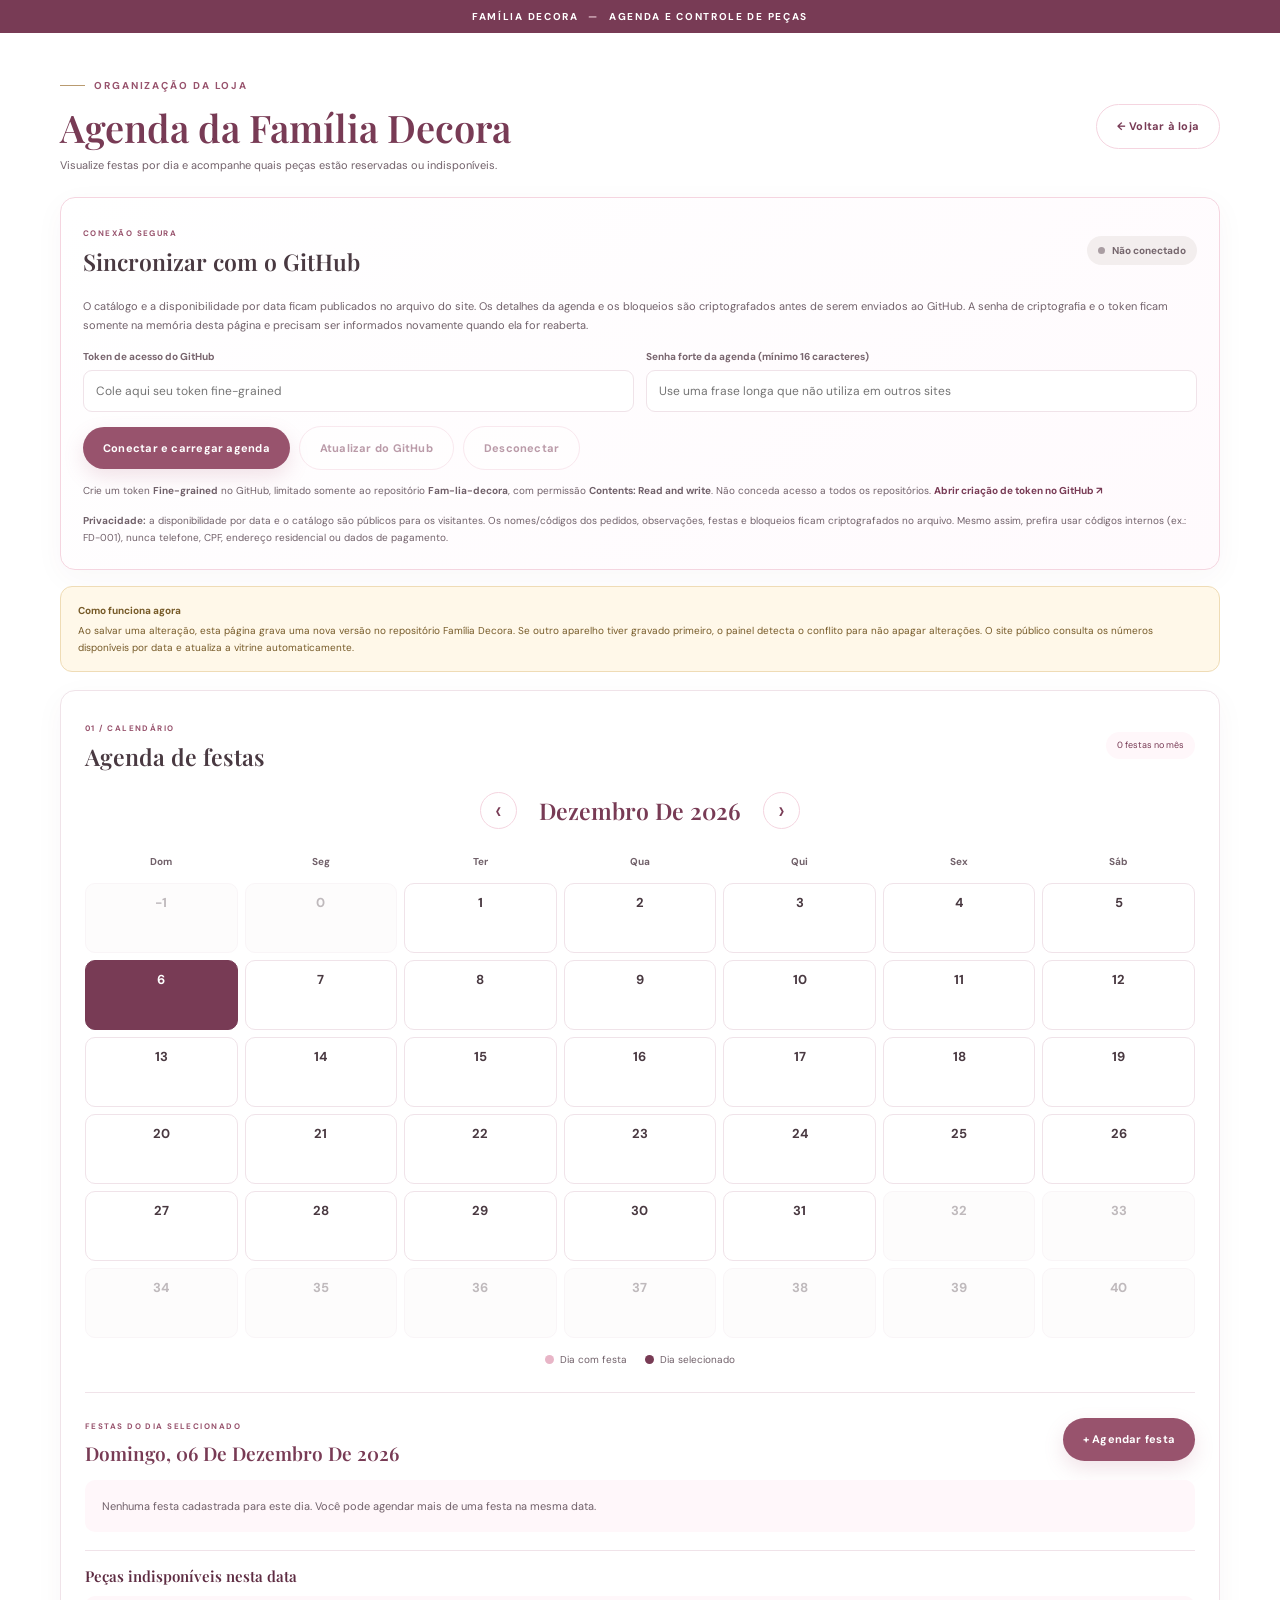
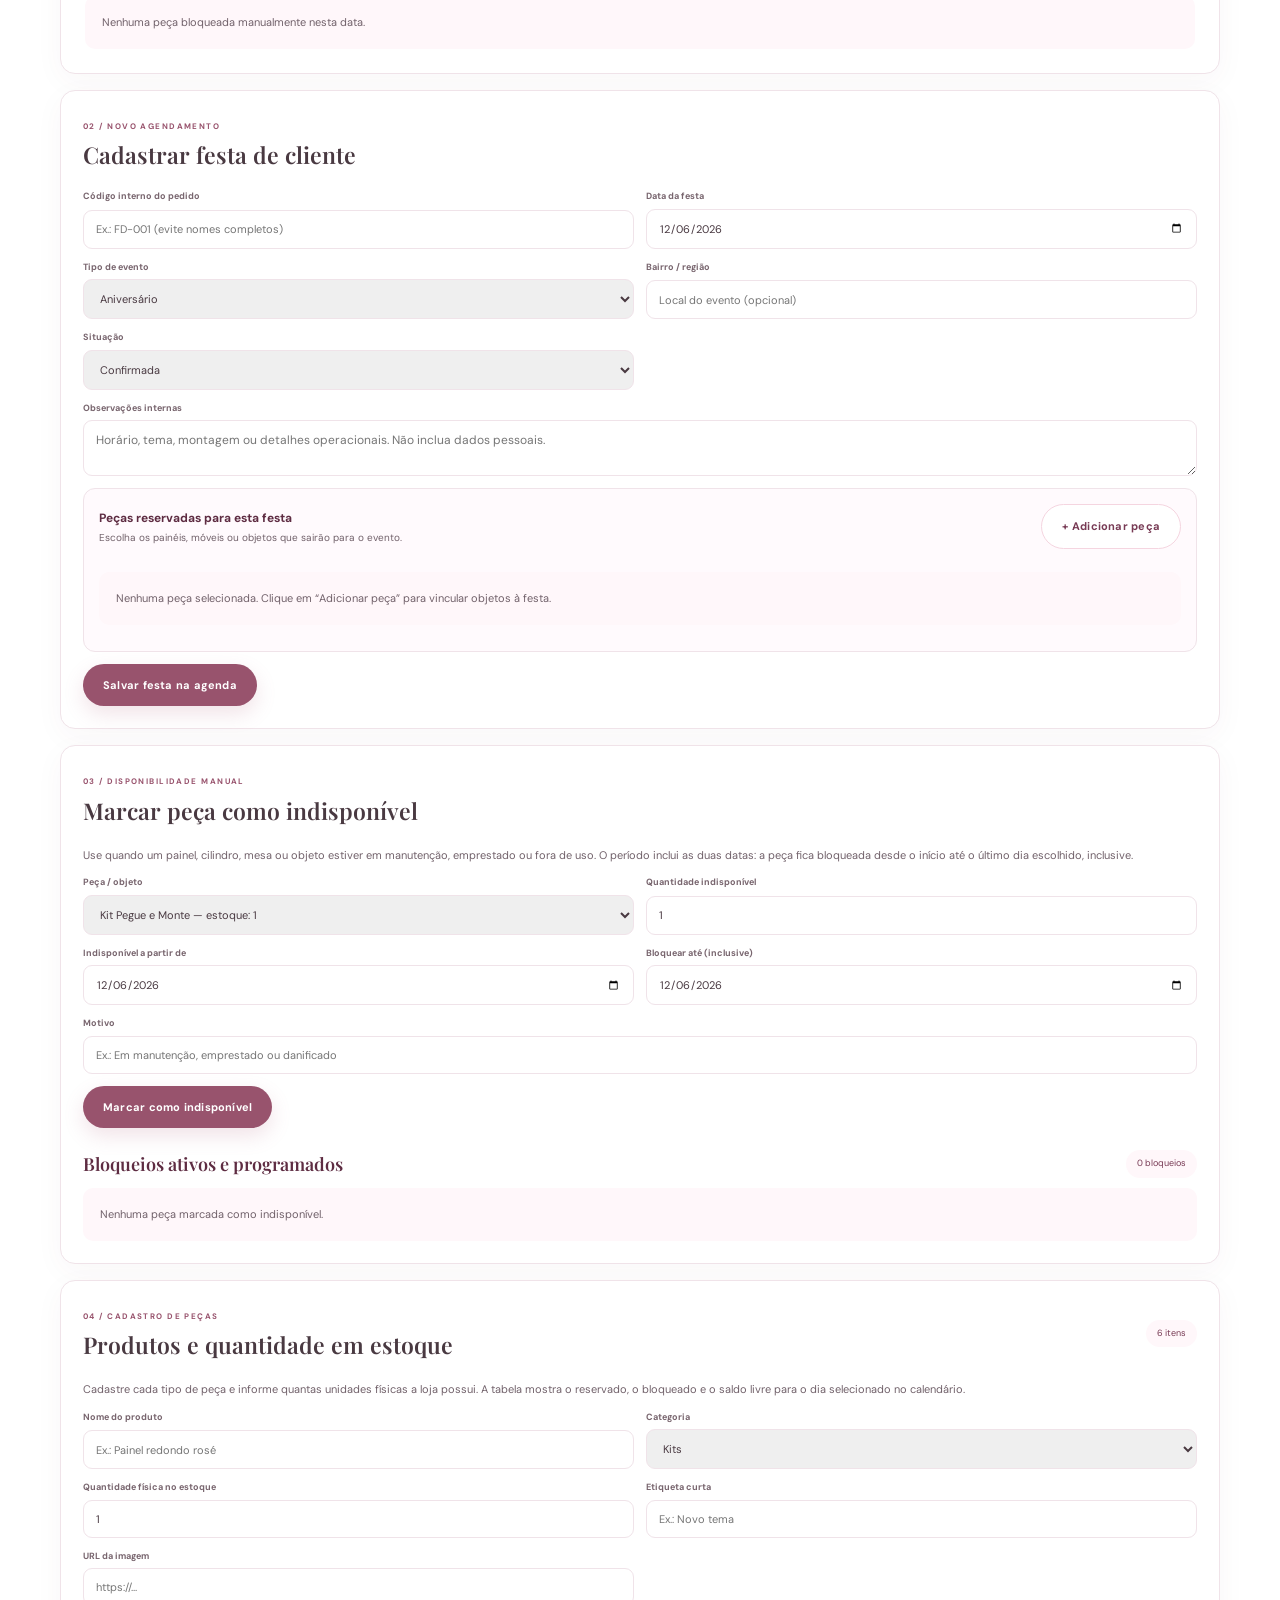
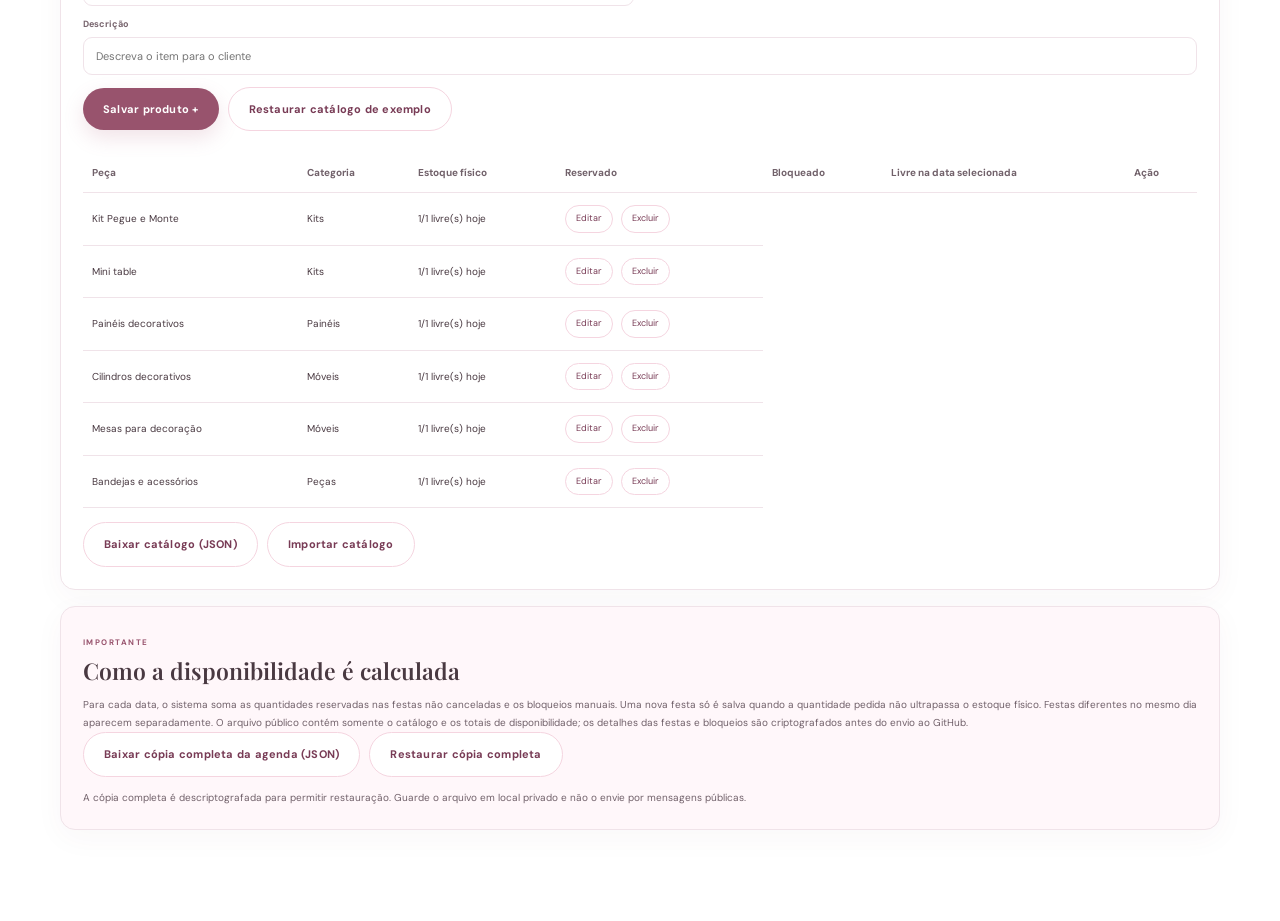
==== gestao.html @ ea7c77d9 "Deixar claro o período dos bloqueios e detalhar saldo do estoque" ====
<!doctype html>
<html lang="pt-BR">
<head>
<meta charset="utf-8"><meta name="viewport" content="width=device-width,initial-scale=1">
<meta name="robots" content="noindex,nofollow">
<title>Área da equipe | Família Decora</title>
<link rel="preconnect" href="https://fonts.googleapis.com"><link rel="preconnect" href="https://fonts.gstatic.com" crossorigin>
<link href="https://fonts.googleapis.com/css2?family=DM+Sans:wght@400;500;600;700&family=Playfair+Display:wght@500;600;700&display=swap" rel="stylesheet">
<link rel="stylesheet" href="style.css"><link rel="stylesheet" href="gestao.css">
</head>
<body>
<div class="announcement">FAMÍLIA DECORA <span>—</span> AGENDA E CONTROLE DE PEÇAS</div>
<main class="container management">
  <div class="management-header"><div><div class="eyebrow"><span></span> Organização da loja</div><h1>Agenda da Família Decora</h1><p>Visualize festas por dia e acompanhe quais peças estão reservadas ou indisponíveis.</p></div><a class="button button-soft" href="index.html">← Voltar à loja</a></div>
  <section class="management-card github-connection" aria-labelledby="githubConnectionTitle">
    <div class="card-heading"><div><span class="card-kicker">Conexão segura</span><h2 id="githubConnectionTitle">Sincronizar com o GitHub</h2></div><span class="github-status" id="githubStatus" role="status" aria-live="polite">Não conectado</span></div>
    <p class="management-help">O catálogo e a disponibilidade por data ficam publicados no arquivo do site. Os detalhes da agenda e os bloqueios são criptografados antes de serem enviados ao GitHub. A senha de criptografia e o token ficam somente na memória desta página e precisam ser informados novamente quando ela for reaberta.</p>
    <div class="github-credentials">
      <label>Token de acesso do GitHub<input id="githubToken" type="password" autocomplete="off" spellcheck="false" placeholder="Cole aqui seu token fine-grained"></label>
      <label>Senha forte da agenda (mínimo 16 caracteres)<input id="agendaPassphrase" type="password" autocomplete="new-password" minlength="16" placeholder="Use uma frase longa que não utiliza em outros sites"></label>
    </div>
    <div class="form-actions github-actions">
      <button class="button button-primary" id="connectGithub" type="button">Conectar e carregar agenda</button>
      <button class="button button-soft" id="refreshGithub" type="button" disabled>Atualizar do GitHub</button>
      <button class="button button-soft" id="disconnectGithub" type="button" disabled>Desconectar</button>
    </div>
    <p class="github-security-note">Crie um token <strong>Fine-grained</strong> no GitHub, limitado somente ao repositório <strong>Fam-lia-decora</strong>, com permissão <strong>Contents: Read and write</strong>. Não conceda acesso a todos os repositórios. <a href="https://github.com/settings/personal-access-tokens/new" target="_blank" rel="noopener noreferrer">Abrir criação de token no GitHub ↗</a></p>
    <p class="github-security-note"><strong>Privacidade:</strong> a disponibilidade por data e o catálogo são públicos para os visitantes. Os nomes/códigos dos pedidos, observações, festas e bloqueios ficam criptografados no arquivo. Mesmo assim, prefira usar códigos internos (ex.: FD-001), nunca telefone, CPF, endereço residencial ou dados de pagamento.</p>
  </section>
  <div class="local-warning"><strong>Como funciona agora</strong> Ao salvar uma alteração, esta página grava uma nova versão no repositório Família Decora. Se outro aparelho tiver gravado primeiro, o painel detecta o conflito para não apagar alterações. O site público consulta os números disponíveis por data e atualiza a vitrine automaticamente.</div>

  <section class="management-card agenda-card">
    <div class="card-heading"><div><span class="card-kicker">01 / Calendário</span><h2>Agenda de festas</h2></div><span class="count-pill" id="monthEventTotal">0 festas no mês</span></div>
    <div class="calendar-toolbar">
      <button class="calendar-nav" id="previousMonth" type="button" aria-label="Mês anterior">‹</button>
      <h3 id="calendarTitle" aria-live="polite"></h3>
      <button class="calendar-nav" id="nextMonth" type="button" aria-label="Próximo mês">›</button>
    </div>
    <div class="calendar-weekdays" aria-hidden="true"><span>Dom</span><span>Seg</span><span>Ter</span><span>Qua</span><span>Qui</span><span>Sex</span><span>Sáb</span></div>
    <div class="calendar-grid" id="calendarGrid" aria-label="Calendário mensal"></div>
    <div class="calendar-legend"><span><i class="legend-dot booked"></i> Dia com festa</span><span><i class="legend-dot selected"></i> Dia selecionado</span></div>
    <div class="day-events">
      <div class="day-events-heading"><div><span class="card-kicker">Festas do dia selecionado</span><h3 id="selectedDateTitle">—</h3></div><button class="button button-primary" id="newEventForDate" type="button">+ Agendar festa</button></div>
      <div id="bookingsForDate" class="booking-list" aria-live="polite"></div>
      <div class="day-resource-blocks">
        <h4>Peças indisponíveis nesta data</h4>
        <div id="blockedForDate" class="unavailable-list" aria-live="polite"></div>
      </div>
    </div>
  </section>

  <section class="management-card" id="eventEditorCard">
    <div class="card-heading"><div><span class="card-kicker">02 / Novo agendamento</span><h2 id="eventFormTitle">Cadastrar festa de cliente</h2></div></div>
    <form id="eventForm" class="management-form event-form">
      <label>Código interno do pedido<input name="client" required maxlength="80" placeholder="Ex.: FD-001 (evite nomes completos)"></label>
      <label>Data da festa<input name="date" type="date" required></label>
      <label>Tipo de evento<select name="eventType"><option>Aniversário</option><option>Casamento</option><option>Chá de bebê / revelação</option><option>Batizado</option><option>Confraternização</option><option>Outro</option></select></label>
      <label>Bairro / região<input name="neighborhood" maxlength="80" placeholder="Local do evento (opcional)"></label>
      <label>Situação<select name="status"><option value="confirmada">Confirmada</option><option value="orcamento">Em negociação</option><option value="cancelada">Cancelada</option><option value="concluida">Concluída</option></select></label>
      <label class="wide">Observações internas<textarea name="notes" rows="2" maxlength="400" placeholder="Horário, tema, montagem ou detalhes operacionais. Não inclua dados pessoais."></textarea></label>
      <div class="wide event-items-editor">
        <div class="inline-heading"><div><strong>Peças reservadas para esta festa</strong><small>Escolha os painéis, móveis ou objetos que sairão para o evento.</small></div><button class="button button-soft" id="addEventItem" type="button">+ Adicionar peça</button></div>
        <div id="eventItems" class="event-item-rows"></div>
      </div>
      <div class="wide form-actions"><button class="button button-primary" id="saveEvent" type="submit">Salvar festa na agenda</button><button class="button button-soft" id="cancelEventEdit" type="button" hidden>Cancelar edição</button></div>
    </form>
  </section>

  <section class="management-card">
    <div class="card-heading"><div><span class="card-kicker">03 / Disponibilidade manual</span><h2>Marcar peça como indisponível</h2></div></div>
    <p class="management-help">Use quando um painel, cilindro, mesa ou objeto estiver em manutenção, emprestado ou fora de uso. O período inclui as duas datas: a peça fica bloqueada desde o início até o último dia escolhido, inclusive.</p>
    <form id="unavailableForm" class="management-form unavailable-form">
      <label>Peça / objeto<select name="productId" id="unavailableProduct" required></select></label>
      <label>Quantidade indisponível<input name="quantity" type="number" min="1" max="100" value="1" required></label>
      <label>Indisponível a partir de<input name="startDate" type="date" required></label>
      <label>Bloquear até (inclusive)<input name="endDate" type="date" required></label>
      <label class="wide">Motivo<input name="reason" maxlength="120" required placeholder="Ex.: Em manutenção, emprestado ou danificado"></label>
      <div class="wide form-actions"><button class="button button-primary" type="submit">Marcar como indisponível</button></div>
    </form>
    <div class="subsection-heading"><h3>Bloqueios ativos e programados</h3><span class="count-pill" id="unavailableTotal">0 bloqueios</span></div>
    <div id="unavailableList" class="unavailable-list"></div>
  </section>

  <section class="management-card">
    <div class="card-heading"><div><span class="card-kicker">04 / Cadastro de peças</span><h2>Produtos e quantidade em estoque</h2></div><span class="count-pill" id="productTotal">0 itens</span></div>
    <p class="management-help">Cadastre cada tipo de peça e informe quantas unidades físicas a loja possui. A tabela mostra o reservado, o bloqueado e o saldo livre para o dia selecionado no calendário.</p>
    <form id="productForm" class="management-form">
      <label>Nome do produto<input name="name" required maxlength="80" placeholder="Ex.: Painel redondo rosé"></label>
      <label>Categoria<select name="category"><option>Kits</option><option>Painéis</option><option>Móveis</option><option>Peças</option></select></label>
      <label>Quantidade física no estoque<input name="stock" type="number" min="1" max="100" value="1" required></label>
      <label>Etiqueta curta<input name="tag" maxlength="35" placeholder="Ex.: Novo tema"></label>
      <label>URL da imagem<input name="image" type="url" placeholder="https://..."></label>
      <label class="wide">Descrição<input name="description" maxlength="180" required placeholder="Descreva o item para o cliente"></label>
      <div class="wide form-actions"><button class="button button-primary" id="saveProduct" type="submit">Salvar produto +</button><button class="button button-soft" id="cancelEdit" type="button" hidden>Cancelar edição</button><button class="button button-soft" id="restoreProducts" type="button">Restaurar catálogo de exemplo</button></div>
    </form>
    <div class="table-scroll inventory-table-wrap"><table class="management-table"><thead><tr><th>Peça</th><th>Categoria</th><th>Estoque físico</th><th>Reservado</th><th>Bloqueado</th><th>Livre na data selecionada</th><th>Ação</th></tr></thead><tbody id="productRows"></tbody></table></div>
    <div class="form-actions export-actions"><button class="button button-soft" id="exportCatalog" type="button">Baixar catálogo (JSON)</button><label class="button button-soft file-button">Importar catálogo<input id="importCatalog" type="file" accept="application/json,.json"></label></div>
  </section>

  <section class="management-card backup-card">
    <span class="card-kicker">Importante</span><h2>Como a disponibilidade é calculada</h2>
    <p>Para cada data, o sistema soma as quantidades reservadas nas festas não canceladas e os bloqueios manuais. Uma nova festa só é salva quando a quantidade pedida não ultrapassa o estoque físico. Festas diferentes no mesmo dia aparecem separadamente. O arquivo público contém somente o catálogo e os totais de disponibilidade; os detalhes das festas e bloqueios são criptografados antes do envio ao GitHub.</p>
    <div class="form-actions backup-actions"><button class="button button-soft" id="exportAgenda" type="button">Baixar cópia completa da agenda (JSON)</button><label class="button button-soft file-button">Restaurar cópia completa<input id="importBackup" type="file" accept="application/json,.json"></label></div>
    <p class="github-security-note">A cópia completa é descriptografada para permitir restauração. Guarde o arquivo em local privado e não o envie por mensagens públicas.</p>
  </section>
</main>
<script src="gestao.js"></script>
</body></html>
---- style.css ----
:root{--pink-50:#fff7fa;--pink-100:#fcecf2;--pink-200:#f5d5e0;--pink-300:#e8b5c7;--rose:#b36581;--rose-dark:#87455f;--rose-deep:#633448;--ink:#493941;--muted:#8b7881;--gold:#b99b70;--line:#f0e3e9;--white:#fff;--shadow:0 18px 55px rgba(99,52,72,.11);--serif:"Playfair Display",Georgia,serif;--sans:"DM Sans",Arial,sans-serif}
*{box-sizing:border-box}html{scroll-behavior:smooth;scroll-padding-top:95px}body{margin:0;background:#fff;color:var(--ink);font:15px/1.5 var(--sans)}button,input,select,textarea{font:inherit}button,a{-webkit-tap-highlight-color:transparent}a{color:inherit;text-decoration:none}button{cursor:pointer}img{display:block;max-width:100%}.container{width:min(1160px,calc(100% - 48px));margin-inline:auto}
.announcement{background:var(--rose-dark);color:#fff;text-align:center;padding:9px 12px;font-size:9px;letter-spacing:.17em;font-weight:700}.announcement span{color:#e9c9d5;padding:0 6px}
.header{position:sticky;top:0;z-index:20;background:rgba(255,255,255,.95);backdrop-filter:blur(14px);border-bottom:1px solid var(--line)}.nav{height:78px;display:flex;align-items:center;justify-content:space-between;gap:24px}.brand{display:inline-flex;align-items:center;gap:10px;flex-shrink:0}.brand-symbol{width:43px;height:43px;border-radius:50%;display:grid;place-items:center;background:var(--pink-100);color:var(--rose);font-size:25px}.brand-words{font:600 23px/1 var(--serif);color:var(--rose-dark);white-space:nowrap}.brand-words small{display:block;margin-top:6px;font:600 8px var(--sans);text-transform:uppercase;letter-spacing:.2em;color:var(--muted)}
.nav-links{display:flex;gap:28px;align-items:center;font-size:12px;color:#77666e}.nav-links a:hover,.text-link:hover{color:var(--rose)}.quote-button{border:1px solid var(--pink-200);background:white;color:var(--rose-dark);border-radius:30px;padding:11px 15px;font-size:11px;font-weight:700;white-space:nowrap}.quote-button span{font-size:15px;margin-right:4px}.quote-button b{display:inline-grid;place-items:center;min-width:18px;height:18px;margin-left:5px;padding:0 4px;background:var(--pink-100);border-radius:20px;font-size:9px}
.menu-toggle{display:none;border:1px solid var(--line);border-radius:50%;width:40px;height:40px;background:white;color:var(--rose-dark)}
.hero{position:relative;overflow:hidden;background:linear-gradient(112deg,#fff9fb 0%,#fff2f6 55%,#f8e4eb 100%)}.hero-grid{min-height:560px;padding-block:60px 54px;display:grid;grid-template-columns:1fr .95fr;align-items:center;gap:65px;position:relative;z-index:1}.hero-copy{padding-block:15px}.eyebrow{display:flex;align-items:center;gap:9px;color:var(--rose);font-size:9px;font-weight:700;letter-spacing:.19em;text-transform:uppercase}.eyebrow>span{width:25px;height:1px;background:var(--gold)}.hero h1{font:600 clamp(43px,5vw,66px)/1.08 var(--serif);letter-spacing:-.035em;color:#4d3742;margin:22px 0 20px;max-width:580px}.hero h1 em,.section-heading h2 em{color:var(--rose);font-weight:500}.hero-copy>p{max-width:490px;font-size:14px;line-height:1.9;color:#806e77;margin:0 0 25px}.hero-actions{display:flex;gap:12px;flex-wrap:wrap}.button{display:inline-flex;align-items:center;justify-content:center;gap:10px;border:0;border-radius:40px;padding:13px 20px;font-size:11px;font-weight:700;letter-spacing:.02em;transition:.2s}.button:hover{transform:translateY(-2px)}.button-primary{background:var(--rose);color:white;box-shadow:0 8px 20px rgba(179,101,129,.18)}.button-primary:hover{background:var(--rose-dark)}.button-soft{background:white;border:1px solid var(--pink-200);color:var(--rose-dark)}.button-soft:hover{background:var(--pink-50)}.hero-points{display:flex;flex-wrap:wrap;gap:22px;margin-top:31px;color:#8d7b83;font-size:10px}.hero-points span:first-letter{color:var(--rose)}
.hero-visual{position:relative;height:410px;max-width:500px;width:100%;margin-left:auto}.hero-image-frame{position:absolute;inset:0 8% 0 8%;overflow:hidden;border-radius:190px 190px 20px 20px;box-shadow:var(--shadow);background:var(--pink-200)}.hero-image-frame img{width:100%;height:100%;object-fit:cover}.floating-note{position:absolute;left:0;bottom:24px;background:#fff;border-radius:14px;padding:15px 18px;max-width:190px;box-shadow:var(--shadow)}.floating-note strong{display:block;font:600 18px var(--serif);color:var(--rose-dark)}.floating-note span{display:block;font-size:9px;line-height:1.5;color:var(--muted);margin-top:4px}.round-stamp{position:absolute;right:0;top:23px;width:91px;height:91px;border-radius:50%;background:#fffafd;border:1px solid var(--pink-200);display:grid;align-content:center;text-align:center;color:var(--rose);font:12px var(--serif);transform:rotate(8deg)}.round-stamp i{font-size:16px}.hero-shape{position:absolute;border-radius:50%;border:1px solid rgba(179,101,129,.13)}.shape-one{width:430px;height:430px;right:-240px;top:-230px}.shape-two{width:260px;height:260px;left:-160px;bottom:-190px}.hero-bottom{border-top:1px solid rgba(179,101,129,.14);padding:13px 24px;display:flex;justify-content:space-between;max-width:1160px;margin:auto;color:#987f8a;font-size:9px;letter-spacing:.08em;text-transform:uppercase}.hero-bottom b{color:var(--rose)}
.section{padding-block:82px}.section-heading{text-align:center;max-width:650px;margin:0 auto 35px}.eyebrow.centered{justify-content:center}.section-heading h2,.about-copy h2{font:600 clamp(31px,4vw,44px)/1.16 var(--serif);color:#4e3a43;letter-spacing:-.02em;margin:15px 0 11px}.section-heading>p{font-size:12px;color:var(--muted);line-height:1.8;margin:0}.catalog-controls{display:flex;justify-content:space-between;gap:15px;align-items:center;margin-bottom:14px}.filter-list{display:flex;flex-wrap:wrap;gap:8px}.filter-chip{padding:9px 15px;border:1px solid var(--line);background:white;border-radius:30px;color:#796972;font-size:10px}.filter-chip.active,.filter-chip:hover{background:var(--rose);border-color:var(--rose);color:white}.search-box{display:flex;align-items:center;gap:8px;border:1px solid var(--line);border-radius:30px;padding:0 14px;height:40px;min-width:220px;color:var(--rose)}.search-box span{font-size:20px}.search-box input{width:100%;border:0;outline:0;background:transparent;color:var(--ink);font-size:11px}.illustrative-note{margin:0 0 20px;color:#a18f97;font-size:9px;line-height:1.5}
.product-grid{display:grid;grid-template-columns:repeat(3,minmax(0,1fr));gap:21px}.product-card{border:1px solid var(--line);border-radius:16px;overflow:hidden;background:white;transition:.22s}.product-card:hover{transform:translateY(-4px);box-shadow:var(--shadow)}.product-photo{height:225px;position:relative;overflow:hidden;background:var(--pink-50)}.product-photo img{width:100%;height:100%;object-fit:cover;transition:transform .4s}.product-card:hover .product-photo img{transform:scale(1.04)}.photo-label{position:absolute;left:12px;top:12px;border-radius:25px;background:rgba(255,255,255,.94);padding:6px 10px;color:var(--rose-dark);font-size:8px;font-weight:700;letter-spacing:.08em;text-transform:uppercase}.product-info{padding:18px}.product-category{font-size:8px;color:var(--rose);font-weight:700;text-transform:uppercase;letter-spacing:.17em}.product-info h3{font:600 21px var(--serif);margin:7px 0;color:#51404a}.product-info p{font-size:10px;line-height:1.7;color:var(--muted);min-height:36px;margin:0 0 15px}.product-bottom{display:flex;align-items:center;justify-content:space-between;gap:8px}.price-hint{font-size:10px;color:#8d7b83}.add-button{border:1px solid var(--pink-300);border-radius:30px;color:var(--rose-dark);background:#fff;padding:9px 12px;font-size:9px;font-weight:700}.add-button:hover{background:var(--rose);color:white;border-color:var(--rose)}.no-results{grid-column:1/-1;text-align:center;padding:48px 15px;color:var(--muted);font-size:12px}
.how-section{background:var(--pink-50)}.how-section .section{padding-block:76px}.step-grid{display:grid;grid-template-columns:repeat(3,1fr);gap:20px}.step-card{background:white;border:1px solid var(--line);border-radius:15px;padding:25px 23px;text-align:center}.step-icon{width:41px;height:41px;display:grid;place-items:center;margin:0 auto 14px;border-radius:50%;background:var(--pink-100);color:var(--rose);font:600 16px var(--serif)}.step-card h3{font:600 20px var(--serif);margin:0 0 7px}.step-card p{font-size:10px;color:var(--muted);line-height:1.75;margin:0}
.about-section{display:grid;grid-template-columns:.9fr 1.1fr;gap:65px;align-items:center}.about-photo{height:390px;max-width:470px;width:100%;overflow:hidden;border-radius:190px 190px 18px 18px;background:var(--pink-100)}.about-photo img{width:100%;height:100%;object-fit:cover}.about-copy h2{max-width:530px;margin-bottom:15px}.about-copy>p{font-size:11px;line-height:1.9;color:var(--muted)}.about-highlights{display:grid;gap:13px;margin:21px 0}.about-highlights>div{display:flex;align-items:center;gap:13px}.about-highlights b{width:35px;height:35px;display:grid;place-items:center;border-radius:50%;background:var(--pink-100);color:var(--rose);font-size:16px}.about-highlights strong,.about-highlights small{display:block}.about-highlights strong{font-size:10px;color:var(--rose-dark)}.about-highlights small{font-size:9px;color:var(--muted);margin-top:2px}.text-link{font-size:10px;font-weight:700;color:var(--rose-dark);border-bottom:1px solid var(--pink-300);padding-bottom:4px}
.final-cta{margin-bottom:75px;border-radius:22px;background:var(--rose-dark);color:white;padding:40px 48px;display:flex;justify-content:space-between;align-items:center;gap:25px}.eyebrow.light{color:#f6dfe8}.eyebrow.light>span{background:#e3c398}.final-cta h2{font:600 33px/1.16 var(--serif);max-width:570px;margin:13px 0 8px}.final-cta p{font-size:10px;color:#eed8e1;margin:0}.button-white{background:white;color:var(--rose-dark);white-space:nowrap}.button-white:hover{background:var(--pink-100)}
.footer{background:#fff8fa;border-top:1px solid var(--line);padding:34px 0 18px}.footer-main{display:grid;grid-template-columns:auto 1fr auto;align-items:center;gap:35px}.footer-main>p{font-size:9px;line-height:1.8;color:var(--muted);max-width:330px}.footer-links{display:flex;gap:16px;flex-wrap:wrap;font-size:9px;color:var(--rose-dark)}.footer-bottom{border-top:1px solid var(--line);margin-top:23px;padding-top:13px;display:flex;justify-content:space-between;color:#a18f97;font-size:8px}.footer-bottom b{color:var(--rose)}
.overlay{position:fixed;inset:0;background:rgba(50,30,40,.37);z-index:40;opacity:0;visibility:hidden;transition:.25s}.overlay.open{opacity:1;visibility:visible}.quote-drawer{position:fixed;z-index:41;right:0;top:0;width:min(470px,100%);height:100dvh;background:white;display:flex;flex-direction:column;transform:translateX(102%);transition:.28s;box-shadow:-15px 0 50px rgba(55,30,42,.12)}.quote-drawer.open{transform:translateX(0)}.drawer-header{display:flex;align-items:center;justify-content:space-between;padding:20px 23px;border-bottom:1px solid var(--line)}.drawer-header small{font-size:8px;letter-spacing:.18em;color:var(--rose)}.drawer-header h2{font:600 24px var(--serif);margin:2px 0 0}.icon-button{width:36px;height:36px;border:0;border-radius:50%;background:var(--pink-50);color:var(--rose);font-size:21px}.drawer-body{overflow:auto;flex:1;padding:19px 23px}.quote-lines{display:grid;gap:11px}.quote-line{display:grid;grid-template-columns:58px 1fr auto;gap:10px;align-items:center;border-bottom:1px solid var(--line);padding-bottom:11px}.quote-line img{width:58px;height:58px;object-fit:cover;border-radius:9px}.quote-line strong{display:block;font:600 15px var(--serif)}.quote-line small{display:block;font-size:9px;color:var(--muted)}.quantity{display:flex;align-items:center;gap:7px;margin-top:5px}.quantity button{width:22px;height:22px;border:1px solid var(--line);border-radius:50%;background:#fff;color:var(--rose)}.remove-button{border:0;background:transparent;color:#a67b8b;font-size:16px}.empty-quote{padding:25px 10px;text-align:center;color:var(--muted);font-size:11px;line-height:1.8;background:var(--pink-50);border-radius:12px}.quote-form{display:grid;gap:10px;margin-top:21px}.quote-form h3{font:600 20px var(--serif);margin:0 0 2px}.quote-form label{display:grid;gap:5px;font-size:9px;color:#78656e;font-weight:700}.quote-form input,.quote-form select,.quote-form textarea{width:100%;border:1px solid var(--line);border-radius:9px;padding:11px 12px;background:#fff;color:var(--ink);outline:none;font:11px var(--sans)}.quote-form input:focus,.quote-form select:focus,.quote-form textarea:focus{border-color:var(--pink-300)}.form-row{display:grid;grid-template-columns:1fr 1fr;gap:9px}.drawer-footer{padding:15px 23px 20px;border-top:1px solid var(--line)}.full{width:100%}.drawer-footer p{font-size:8px;line-height:1.6;color:#9a8990;margin:9px 0 0}.toast{position:fixed;bottom:22px;left:50%;transform:translate(-50%,20px);opacity:0;pointer-events:none;z-index:70;background:var(--rose-dark);color:white;padding:11px 17px;border-radius:30px;font-size:10px;box-shadow:var(--shadow);transition:.2s}.toast.show{opacity:1;transform:translate(-50%,0)}
@media(max-width:900px){.nav-links{gap:15px}.hero-grid{gap:25px}.product-grid{grid-template-columns:repeat(2,minmax(0,1fr))}.footer-main{grid-template-columns:1fr 1fr}.footer-links{grid-column:1/-1}.about-section{gap:35px}}
@media(max-width:680px){.container{width:min(100% - 34px,560px)}.announcement{font-size:8px;letter-spacing:.11em}.nav{height:70px;gap:10px}.brand-symbol{width:38px;height:38px}.brand-words{font-size:20px}.menu-toggle{display:block;margin-left:auto}.nav-links{display:none;position:absolute;top:70px;left:0;right:0;background:white;border-bottom:1px solid var(--line);padding:17px 25px 20px;flex-direction:column;align-items:flex-start;gap:17px}.nav-links.open{display:flex}.quote-button{font-size:0;padding:9px 10px}.quote-button span{font-size:16px;margin:0}.quote-button b{font-size:9px}.hero-grid{grid-template-columns:1fr;padding-block:48px 37px;gap:25px}.hero h1{font-size:47px}.hero-copy>p{font-size:12px}.hero-visual{height:305px;max-width:440px;margin-inline:auto}.round-stamp{width:78px;height:78px;font-size:10px}.floating-note{bottom:13px;padding:11px 13px}.floating-note strong{font-size:15px}.hero-bottom{font-size:7px;padding-inline:17px}.section{padding-block:62px}.section-heading h2,.about-copy h2{font-size:34px}.catalog-controls{align-items:stretch;flex-direction:column}.filter-list{flex-wrap:nowrap;overflow-x:auto;padding-bottom:4px}.filter-chip{white-space:nowrap}.search-box{width:100%}.product-grid{grid-template-columns:1fr;gap:15px}.product-photo{height:235px}.step-grid{grid-template-columns:1fr;gap:12px}.step-card{padding:22px}.how-section .section{padding-block:62px}.about-section{grid-template-columns:1fr;gap:28px}.about-photo{height:310px;max-width:390px;margin:auto}.about-copy h2{font-size:34px}.final-cta{margin-bottom:52px;padding:29px 23px;align-items:flex-start;flex-direction:column}.final-cta h2{font-size:28px}.footer-main{grid-template-columns:1fr;gap:10px}.footer-main>p{margin:5px 0}.footer-links{grid-column:auto;gap:13px}.footer-bottom{font-size:7px}.form-row{grid-template-columns:1fr}.drawer-body{padding-inline:17px}.drawer-header,.drawer-footer{padding-inline:17px}}
@media(prefers-reduced-motion:reduce){*,*::before,*::after{scroll-behavior:auto!important;transition:none!important;animation:none!important}}


/* Ajustes de acessibilidade e leitura */
:root{--rose:#98536d;--rose-dark:#783b55;--rose-deep:#5e2c42;--muted:#71616a}
:focus-visible{outline:3px solid #c68ba1;outline-offset:3px}
button:disabled{cursor:not-allowed;transform:none;box-shadow:none}
.skip-link{position:fixed;left:12px;top:12px;z-index:1000;padding:10px 14px;border-radius:8px;background:#fff;color:var(--rose-dark);border:2px solid var(--rose-dark);transform:translateY(-160%);font-size:13px;font-weight:700}
.skip-link:focus{transform:translateY(0)}
.announcement{font-size:10px}
.nav-links{font-size:13px}
.quote-button{font-size:12px}
.eyebrow{font-size:10px}
.hero-copy>p{font-size:15px}
.hero-points{font-size:11px}
.section-heading>p{font-size:13px}
.filter-chip{font-size:12px}
.search-box input{font-size:12px}
.illustrative-note{font-size:11px;color:#76666f}
.product-category{font-size:10px}
.product-info p{font-size:12px;min-height:42px}
.price-hint{font-size:11px}
.add-button{font-size:11px;padding:10px 13px}
.step-card p{font-size:12px}
.about-copy>p{font-size:13px}
.about-highlights strong{font-size:12px}
.about-highlights small{font-size:11px}
.text-link{font-size:12px}
.final-cta p{font-size:12px}
.footer-main>p,.footer-links{font-size:11px}
.footer-bottom{font-size:10px}
.quote-form label{font-size:11px}
.quote-form input,.quote-form select,.quote-form textarea{font-size:13px;min-height:42px}
.drawer-footer p{font-size:10px}
.photo-label{font-size:9px}
@media(max-width:680px){
  .hero-copy>p{font-size:14px}
  .footer-bottom{font-size:9px}
  .product-info p{font-size:12px}
}

/* Logomarca oficial enviada pela Família Decora */
.brand-logo{
  width:78px;height:78px;flex:0 0 78px;display:block;object-fit:contain;
  border-radius:50%;background:#fcecf2;border:1px solid #f5d5e0;
  box-shadow:0 4px 16px rgba(99,52,72,.07);
}
.brand-words{font-size:20px;letter-spacing:-.02em}
.brand-words small{letter-spacing:.16em}
.footer .brand-logo{width:72px;height:72px;flex-basis:72px}
@media(max-width:680px){
  .nav{height:78px}
  .nav-links{top:78px}
  .brand{gap:7px}
  .brand-logo{width:62px;height:62px;flex-basis:62px}
  .brand-words{font-size:16px}
  .brand-words small{font-size:7px;letter-spacing:.1em}
  .footer .brand-logo{width:66px;height:66px;flex-basis:66px}
}


/* Refinamento visual: FAQ, hierarquia e interações */
.faq-section{background:linear-gradient(180deg,#fff9fb 0%,#fff 100%);border-top:1px solid var(--line)}
.faq-list{max-width:820px;margin:0 auto;display:grid;gap:11px}
.faq-item{background:#fff;border:1px solid var(--line);border-radius:14px;padding:0 20px;box-shadow:0 5px 20px rgba(99,52,72,.035)}
.faq-item[open]{border-color:var(--pink-300);box-shadow:0 10px 28px rgba(99,52,72,.07)}
.faq-item summary{position:relative;list-style:none;cursor:pointer;padding:19px 34px 19px 0;color:var(--rose-deep);font:600 17px/1.4 var(--serif)}
.faq-item summary::-webkit-details-marker{display:none}
.faq-item summary::after{content:"+";position:absolute;right:2px;top:50%;transform:translateY(-50%);width:25px;height:25px;display:grid;place-items:center;border-radius:50%;background:var(--pink-100);color:var(--rose-dark);font:500 18px var(--sans)}
.faq-item[open] summary::after{content:"−"}
.faq-item p{margin:0;padding:0 34px 19px 0;color:var(--muted);font-size:13px;line-height:1.8}
.faq-contact{display:flex;justify-content:center;align-items:center;gap:8px;flex-wrap:wrap;margin-top:27px;color:var(--muted);font-size:12px}
.faq-open-quote{border:0;background:transparent;cursor:pointer}
.product-card{box-shadow:0 4px 18px rgba(99,52,72,.035)}
.product-photo img{background:var(--pink-100)}
.add-button{min-height:40px}
.button:focus-visible,.filter-chip:focus-visible,.add-button:focus-visible,.faq-item summary:focus-visible{outline:3px solid #c68ba1;outline-offset:3px}
@media(max-width:680px){
  .faq-item{padding-inline:15px}
  .faq-item summary{font-size:16px;padding-block:17px}
  .faq-item p{font-size:12px;padding-right:5px}
  .faq-contact{align-items:flex-start;flex-direction:column;text-align:center}
}

/* Transparência no envio de dados do orçamento */
.quote-form .privacy-consent{display:flex;grid-template-columns:auto 1fr;align-items:flex-start;gap:9px;margin-top:5px;font-weight:500;line-height:1.55;color:#66535d}
.quote-form .privacy-consent input{width:17px;min-width:17px;min-height:17px;height:17px;margin:1px 0 0;accent-color:var(--rose)}
.quote-form .privacy-note{margin:-3px 0 0 26px;color:#887780;font-size:10px;line-height:1.6}

/* Disponibilidade sincronizada com a agenda */
.add-button:disabled{opacity:.55;cursor:not-allowed;transform:none}
.quote-availability{grid-column:2/-1;display:block;color:var(--muted);font-size:10px;line-height:1.5;padding-top:2px}
.quantity button:disabled{opacity:.35;cursor:not-allowed}
---- gestao.css ----
.management{padding-block:45px 75px}.management-header{display:flex;justify-content:space-between;align-items:center;gap:20px;margin-bottom:22px}.management-header h1{font:600 38px var(--serif);color:var(--rose-dark);margin:9px 0 3px}.management-header p,.management-help{font-size:11px;color:var(--muted);margin:0;line-height:1.7}.local-warning{padding:15px 17px;border:1px solid #efdcb6;background:#fff8e9;color:#765a28;border-radius:12px;font-size:10px;line-height:1.7;margin-bottom:18px}.local-warning strong{display:block;margin-bottom:3px}.management-card{background:#fff;border:1px solid var(--line);border-radius:15px;padding:22px;margin:16px 0;box-shadow:0 8px 30px rgba(99,52,72,.04)}.card-heading{display:flex;justify-content:space-between;align-items:center;margin-bottom:16px}.card-kicker{font-size:8px;letter-spacing:.18em;font-weight:700;color:var(--rose);text-transform:uppercase}.management-card h2{font:600 23px var(--serif);margin:4px 0;color:var(--ink)}.management-form{display:grid;grid-template-columns:1fr 1fr;gap:12px}.management-form label,.block-form label{display:grid;gap:5px;font-size:9px;font-weight:700;color:#78656e}.management-form input,.management-form select,.block-form input{width:100%;border:1px solid var(--line);border-radius:9px;padding:11px 12px;font:11px var(--sans);outline:none;color:var(--ink)}.management-form input:focus,.management-form select:focus,.block-form input:focus{border-color:var(--pink-300)}.wide{grid-column:1/-1}.form-actions{display:flex;gap:9px;flex-wrap:wrap;align-items:center}.count-pill{border-radius:20px;background:var(--pink-50);color:var(--rose-dark);padding:7px 11px;font-size:9px}.table-scroll{overflow:auto}.management-table{width:100%;border-collapse:collapse;font-size:10px;min-width:470px}.management-table th,.management-table td{text-align:left;border-bottom:1px solid var(--line);padding:12px 9px}.management-table th{color:var(--muted);font-weight:700}.management-table td button{border:1px solid var(--pink-200);border-radius:20px;background:#fff;color:var(--rose-dark);padding:6px 10px;font-size:9px}.block-form{display:grid;grid-template-columns:160px 1fr auto;gap:10px;align-items:end;margin:15px 0}.management-help{margin-bottom:12px}.export-actions{margin-top:14px}.file-button{position:relative;overflow:hidden;cursor:pointer}.file-button input{position:absolute;inset:0;opacity:0;cursor:pointer}.backup-card{background:var(--pink-50)}.backup-card p{font-size:10px;line-height:1.8;color:var(--muted);margin-bottom:0}@media(max-width:650px){.management{padding-top:30px}.management-header{align-items:flex-start;flex-direction:column}.management-header h1{font-size:32px}.management-card{padding:16px}.management-form{grid-template-columns:1fr}.wide{grid-column:auto}.block-form{grid-template-columns:1fr}.form-actions{align-items:stretch}.form-actions .button{width:100%}}
[hidden]{display:none!important}
.row-actions{white-space:nowrap}
.row-actions button+button{margin-left:5px}
.management-table td{vertical-align:middle}
.management-form input:focus-visible,.management-form select:focus-visible,.block-form input:focus-visible{outline:3px solid #c68ba1;outline-offset:2px}
@media(max-width:650px){.management-table{min-width:520px}}


/* Agenda de festas e disponibilidade individual do acervo */
.agenda-card{padding:24px}
.calendar-toolbar{display:flex;align-items:center;justify-content:center;gap:22px;margin:8px 0 18px}
.calendar-toolbar h3{min-width:190px;text-align:center;text-transform:capitalize;font:600 23px var(--serif);color:var(--rose-dark);margin:0}
.calendar-nav{width:37px;height:37px;border:1px solid var(--pink-200);border-radius:50%;background:#fff;color:var(--rose-dark);font-size:25px;line-height:1}
.calendar-weekdays,.calendar-grid{display:grid;grid-template-columns:repeat(7,minmax(0,1fr));gap:7px}
.calendar-weekdays{margin-bottom:7px}
.calendar-weekdays span{text-align:center;color:var(--muted);font-size:10px;font-weight:700;padding:7px 0}
.calendar-day{min-width:0;min-height:70px;padding:9px 5px 6px;border:1px solid var(--line);border-radius:10px;background:#fff;color:var(--ink);display:flex;flex-direction:column;align-items:center;justify-content:flex-start;gap:5px}
.calendar-day:hover{border-color:var(--pink-300);background:var(--pink-50)}
.calendar-day-number{font-size:13px;font-weight:700}
.calendar-day-count{min-width:19px;height:19px;padding:0 5px;display:grid;place-items:center;border-radius:20px;background:var(--pink-100);color:var(--rose-dark);font-size:10px;font-weight:700}
.calendar-day-empty{height:19px}
.calendar-day.outside-month{opacity:.35;background:#faf8f9}
.calendar-day.has-events{border-color:var(--pink-300)}
.calendar-day.selected{background:var(--rose-dark);border-color:var(--rose-dark);color:#fff}
.calendar-day.selected .calendar-day-count{background:#fff;color:var(--rose-dark)}
.calendar-day.today:not(.selected) .calendar-day-number{color:var(--rose)}
.calendar-legend{display:flex;gap:18px;justify-content:center;margin:14px 0 25px;color:var(--muted);font-size:10px}
.calendar-legend span{display:flex;align-items:center;gap:6px}
.legend-dot{width:9px;height:9px;border-radius:50%;display:inline-block;background:var(--pink-300)}
.legend-dot.selected{background:var(--rose-dark)}
.day-events{border-top:1px solid var(--line);padding-top:20px}
.day-events-heading,.inline-heading,.subsection-heading{display:flex;align-items:center;justify-content:space-between;gap:12px}
.day-events-heading h3{font:600 19px var(--serif);text-transform:capitalize;margin:4px 0 0;color:var(--rose-dark)}
.booking-list{display:grid;gap:10px;margin-top:14px}
.empty-bookings{padding:17px;border-radius:10px;background:var(--pink-50);color:var(--muted);font-size:11px;line-height:1.7}
.booking-card{display:flex;justify-content:space-between;align-items:center;gap:12px;padding:14px 15px;border:1px solid var(--line);border-radius:12px;background:#fff}
.booking-card-main{min-width:0}
.booking-card-title{display:flex;align-items:center;gap:9px;flex-wrap:wrap}
.booking-card-title strong{font:600 16px var(--serif);color:var(--rose-deep)}
.booking-card p{margin:4px 0;font-size:11px;color:var(--muted)}
.booking-card small{display:block;color:#78666f;font-size:10px;line-height:1.6}
.booking-notes{margin-top:3px}
.status-pill{display:inline-block;padding:4px 8px;border-radius:20px;font-size:9px;font-weight:700;background:var(--pink-100);color:var(--rose-dark)}
.status-cancelada{background:#f2eeee;color:#786c70}
.status-concluida{background:#e9f2eb;color:#477454}
.status-orcamento{background:#fff2d9;color:#866522}
.booking-actions{display:flex;gap:6px;flex-shrink:0}
.booking-actions button,.danger-action{border:1px solid var(--pink-200);border-radius:20px;background:#fff;color:var(--rose-dark);padding:7px 10px;font-size:10px;font-weight:700}
.booking-actions .danger-action,.danger-action{border-color:#ecd8d8;color:#985858}
.event-items-editor{padding:15px;border:1px solid var(--line);border-radius:12px;background:#fffafd}
.inline-heading strong{display:block;font-size:12px;color:var(--rose-deep)}
.inline-heading small{display:block;margin-top:3px;color:var(--muted);font-size:10px}
.event-item-rows{display:grid;gap:9px;margin-top:12px}
.event-item-row{display:grid;grid-template-columns:minmax(0,1fr) 90px 36px;align-items:end;gap:9px;padding-top:9px;border-top:1px solid var(--line)}
.event-item-row label{display:grid;gap:5px;color:#78656e;font-size:10px;font-weight:700}
.event-item-row select,.event-item-row input{width:100%;min-width:0;min-height:40px;border:1px solid var(--line);border-radius:8px;padding:8px 9px;background:#fff;color:var(--ink);font:12px var(--sans)}
.remove-item-button{width:34px;height:38px;border:1px solid #ecd8d8;border-radius:9px;background:#fff;color:#985858;font-size:20px}
.subsection-heading{margin:22px 0 10px}
.subsection-heading h3{font:600 18px var(--serif);margin:0;color:var(--rose-deep)}
.unavailable-list{display:grid;gap:9px}
.unavailable-card{display:flex;justify-content:space-between;align-items:center;gap:12px;padding:12px 14px;border:1px solid var(--line);border-radius:10px}
.unavailable-card strong,.unavailable-card small{display:block}
.unavailable-card strong{font-size:12px;color:var(--rose-deep)}
.unavailable-card small{margin-top:4px;color:var(--muted);font-size:10px;line-height:1.5}
.inventory-table-wrap{margin-top:22px}
.management-form textarea{width:100%;border:1px solid var(--line);border-radius:9px;padding:11px 12px;font:12px var(--sans);color:var(--ink);resize:vertical}
.management-form textarea:focus-visible,.event-item-row select:focus-visible,.event-item-row input:focus-visible{outline:3px solid #c68ba1;outline-offset:2px}
@media(max-width:680px){
  .agenda-card{padding:15px}
  .calendar-toolbar{gap:12px}
  .calendar-toolbar h3{min-width:160px;font-size:20px}
  .calendar-weekdays,.calendar-grid{gap:3px}
  .calendar-weekdays span{font-size:9px}
  .calendar-day{min-height:54px;padding:6px 1px 4px;border-radius:7px;gap:4px}
  .calendar-day-number{font-size:11px}
  .calendar-day-count{min-width:16px;height:16px;font-size:9px;padding:0 3px}
  .calendar-day-empty{height:16px}
  .calendar-legend{font-size:9px;gap:12px}
  .day-events-heading{align-items:flex-start;flex-direction:column}
  .day-events-heading .button{width:100%}
  .booking-card{align-items:flex-start;flex-direction:column}
  .booking-actions{width:100%}
  .booking-actions button{flex:1}
  .event-item-row{grid-template-columns:minmax(0,1fr) 68px 34px;gap:6px}
  .event-item-row label{font-size:9px}
  .event-item-row select,.event-item-row input{font-size:10px;padding:7px 5px}
  .inline-heading{align-items:flex-start;flex-direction:column}
  .inline-heading .button{width:100%}
  .unavailable-card{align-items:flex-start;flex-direction:column}
  .unavailable-card button{width:100%}
  .subsection-heading{align-items:flex-start;flex-direction:column}
}

.calendar-day-blocks{font-size:9px;color:#956b54;font-weight:700;line-height:1.1}
.calendar-day.has-blocks:not(.selected){background:#fffaf6}
.day-resource-blocks{border-top:1px solid var(--line);padding-top:15px;margin-top:18px}
.day-resource-blocks h4{font:600 15px var(--serif);color:var(--rose-deep);margin:0 0 10px}
.calendar-day.selected .calendar-day-blocks{color:#fff2d9}


/* Conexão GitHub e proteção da agenda */
.github-connection{border-color:var(--pink-200);background:linear-gradient(145deg,#fff 0%,#fffafd 100%)}
.github-status{display:inline-flex;align-items:center;gap:7px;border-radius:30px;padding:7px 11px;background:#f3eeee;color:#75666d;font-size:10px;font-weight:700}
.github-status::before{content:"";width:7px;height:7px;border-radius:50%;background:#a99da2}
.github-status.is-connected{background:#eaf4ed;color:#376c48}
.github-status.is-connected::before{background:#438b5b}
.github-status.is-saving{background:#fff3dc;color:#88621f}
.github-status.is-saving::before{background:#c18b28}
.github-credentials{display:grid;grid-template-columns:1fr 1fr;gap:12px;margin:14px 0}
.github-credentials label{display:grid;gap:6px;font-size:10px;font-weight:700;color:#78656e}
.github-credentials input{width:100%;min-width:0;border:1px solid var(--line);border-radius:9px;padding:12px;font:12px var(--sans);color:var(--ink);background:#fff}
.github-credentials input:focus-visible{outline:3px solid #c68ba1;outline-offset:2px;border-color:var(--pink-300)}
.github-security-note{font-size:10px;color:var(--muted);line-height:1.75;margin:12px 0 0}
.github-security-note a{color:var(--rose-dark);font-weight:700;text-underline-offset:3px}
.github-actions{margin:4px 0 8px}
.github-actions .button:disabled{opacity:.5;cursor:not-allowed}
@media(max-width:650px){.github-credentials{grid-template-columns:1fr}.github-actions .button{width:100%}}
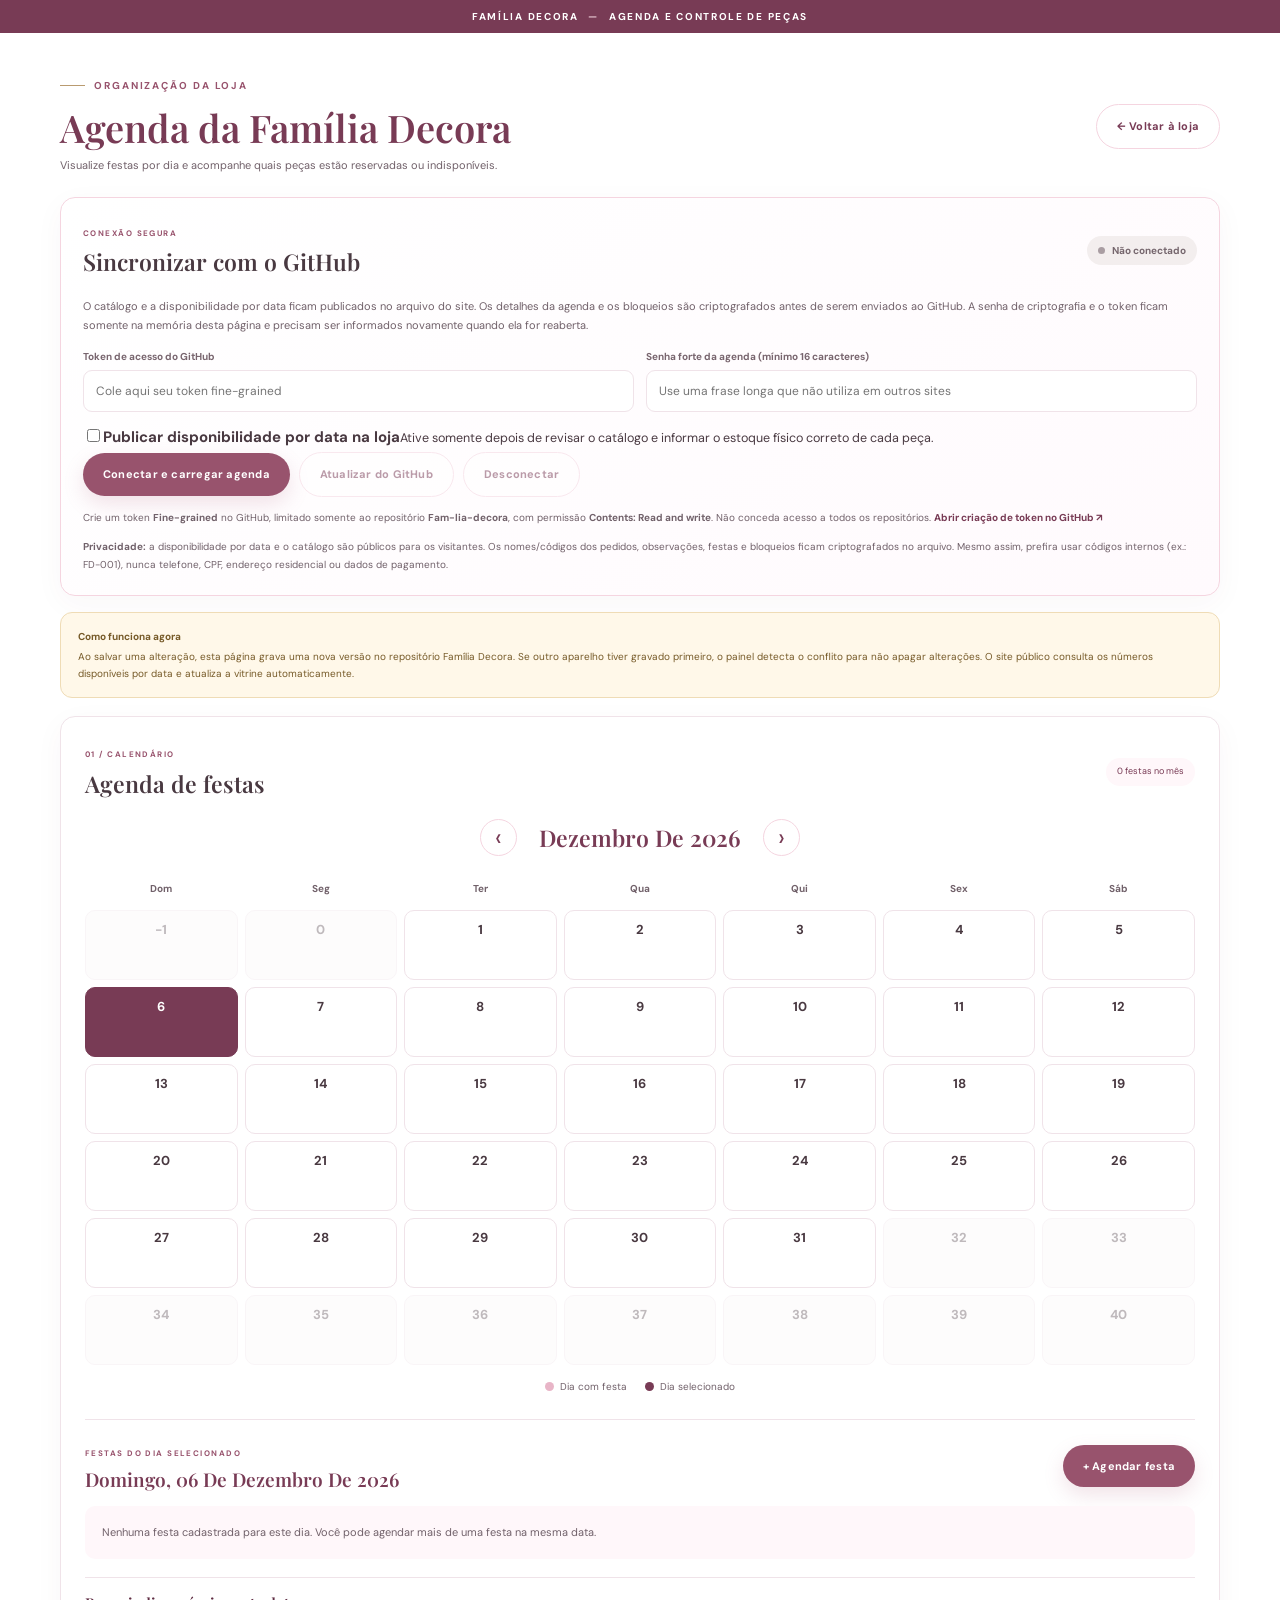
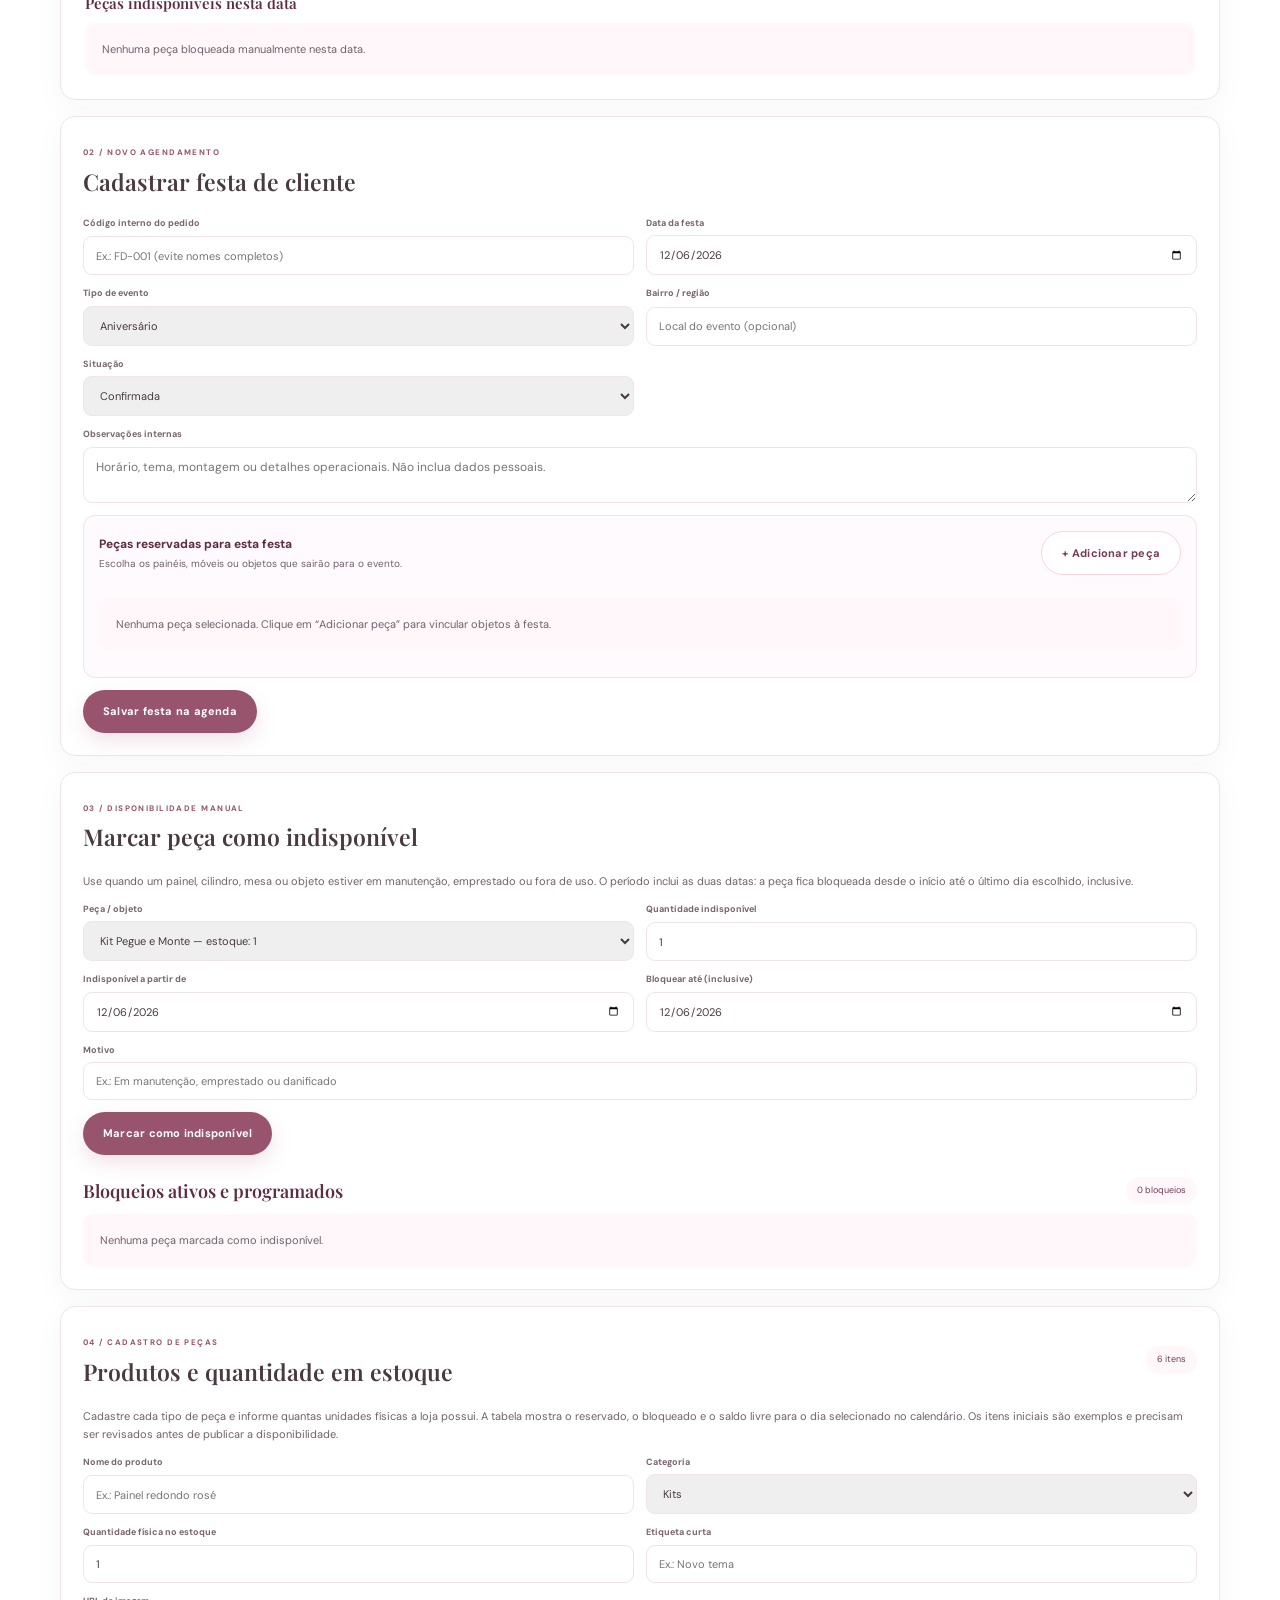
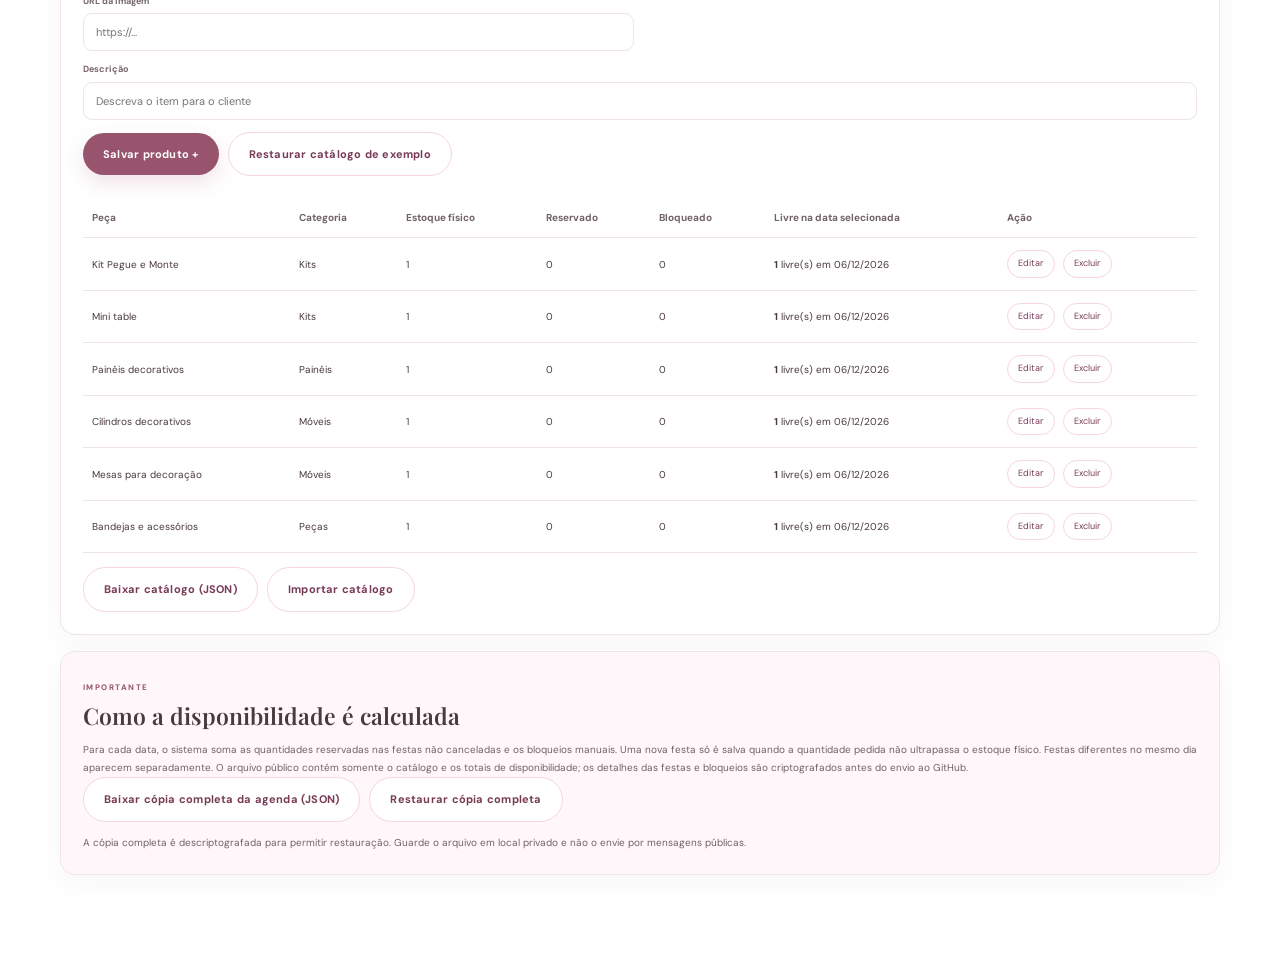
==== commit 3e295935: "Adicionar controle explícito de publicação da disponibilidade" ====
--- a/gestao.html
+++ b/gestao.html
@@ -19,6 +19,7 @@
       <label>Token de acesso do GitHub<input id="githubToken" type="password" autocomplete="off" spellcheck="false" placeholder="Cole aqui seu token fine-grained"></label>
       <label>Senha forte da agenda (mínimo 16 caracteres)<input id="agendaPassphrase" type="password" autocomplete="new-password" minlength="16" placeholder="Use uma frase longa que não utiliza em outros sites"></label>
     </div>
+    <label class="publish-availability-control"><input id="publishAvailability" type="checkbox"><span><strong>Publicar disponibilidade por data na loja</strong><small>Ative somente depois de revisar o catálogo e informar o estoque físico correto de cada peça.</small></span></label>
     <div class="form-actions github-actions">
       <button class="button button-primary" id="connectGithub" type="button">Conectar e carregar agenda</button>
       <button class="button button-soft" id="refreshGithub" type="button" disabled>Atualizar do GitHub</button>
@@ -83,7 +84,7 @@
 
   <section class="management-card">
     <div class="card-heading"><div><span class="card-kicker">04 / Cadastro de peças</span><h2>Produtos e quantidade em estoque</h2></div><span class="count-pill" id="productTotal">0 itens</span></div>
-    <p class="management-help">Cadastre cada tipo de peça e informe quantas unidades físicas a loja possui. A tabela mostra o reservado, o bloqueado e o saldo livre para o dia selecionado no calendário.</p>
+    <p class="management-help">Cadastre cada tipo de peça e informe quantas unidades físicas a loja possui. A tabela mostra o reservado, o bloqueado e o saldo livre para o dia selecionado no calendário. Os itens iniciais são exemplos e precisam ser revisados antes de publicar a disponibilidade.</p>
     <form id="productForm" class="management-form">
       <label>Nome do produto<input name="name" required maxlength="80" placeholder="Ex.: Painel redondo rosé"></label>
       <label>Categoria<select name="category"><option>Kits</option><option>Painéis</option><option>Móveis</option><option>Peças</option></select></label>
--- a/gestao.css
+++ b/gestao.css
@@ -4,7 +4,7 @@
 .row-actions button+button{margin-left:5px}
 .management-table td{vertical-align:middle}
 .management-form input:focus-visible,.management-form select:focus-visible,.block-form input:focus-visible{outline:3px solid #c68ba1;outline-offset:2px}
-@media(max-width:650px){.management-table{min-width:520px}}
+@media(max-width:650px){.management-table{min-width:780px}}
 
 
 /* Agenda de festas e disponibilidade individual do acervo */
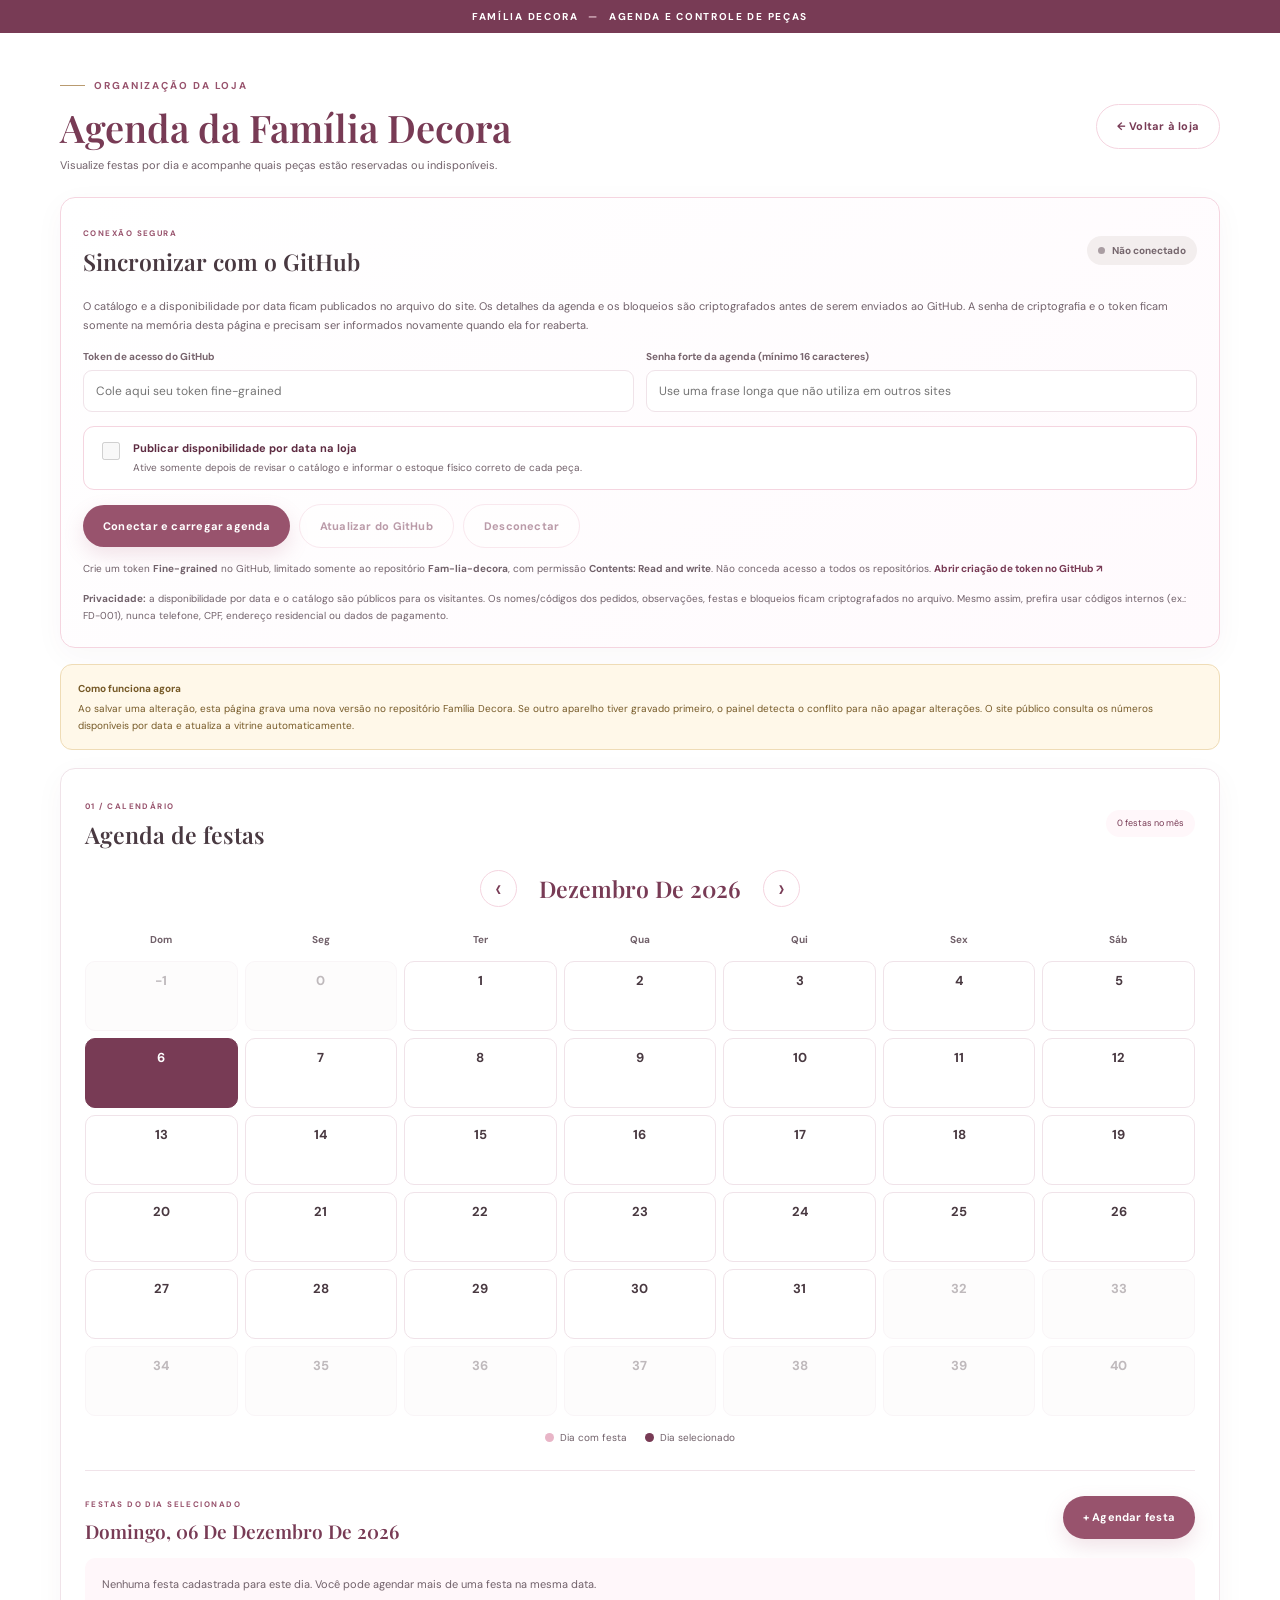
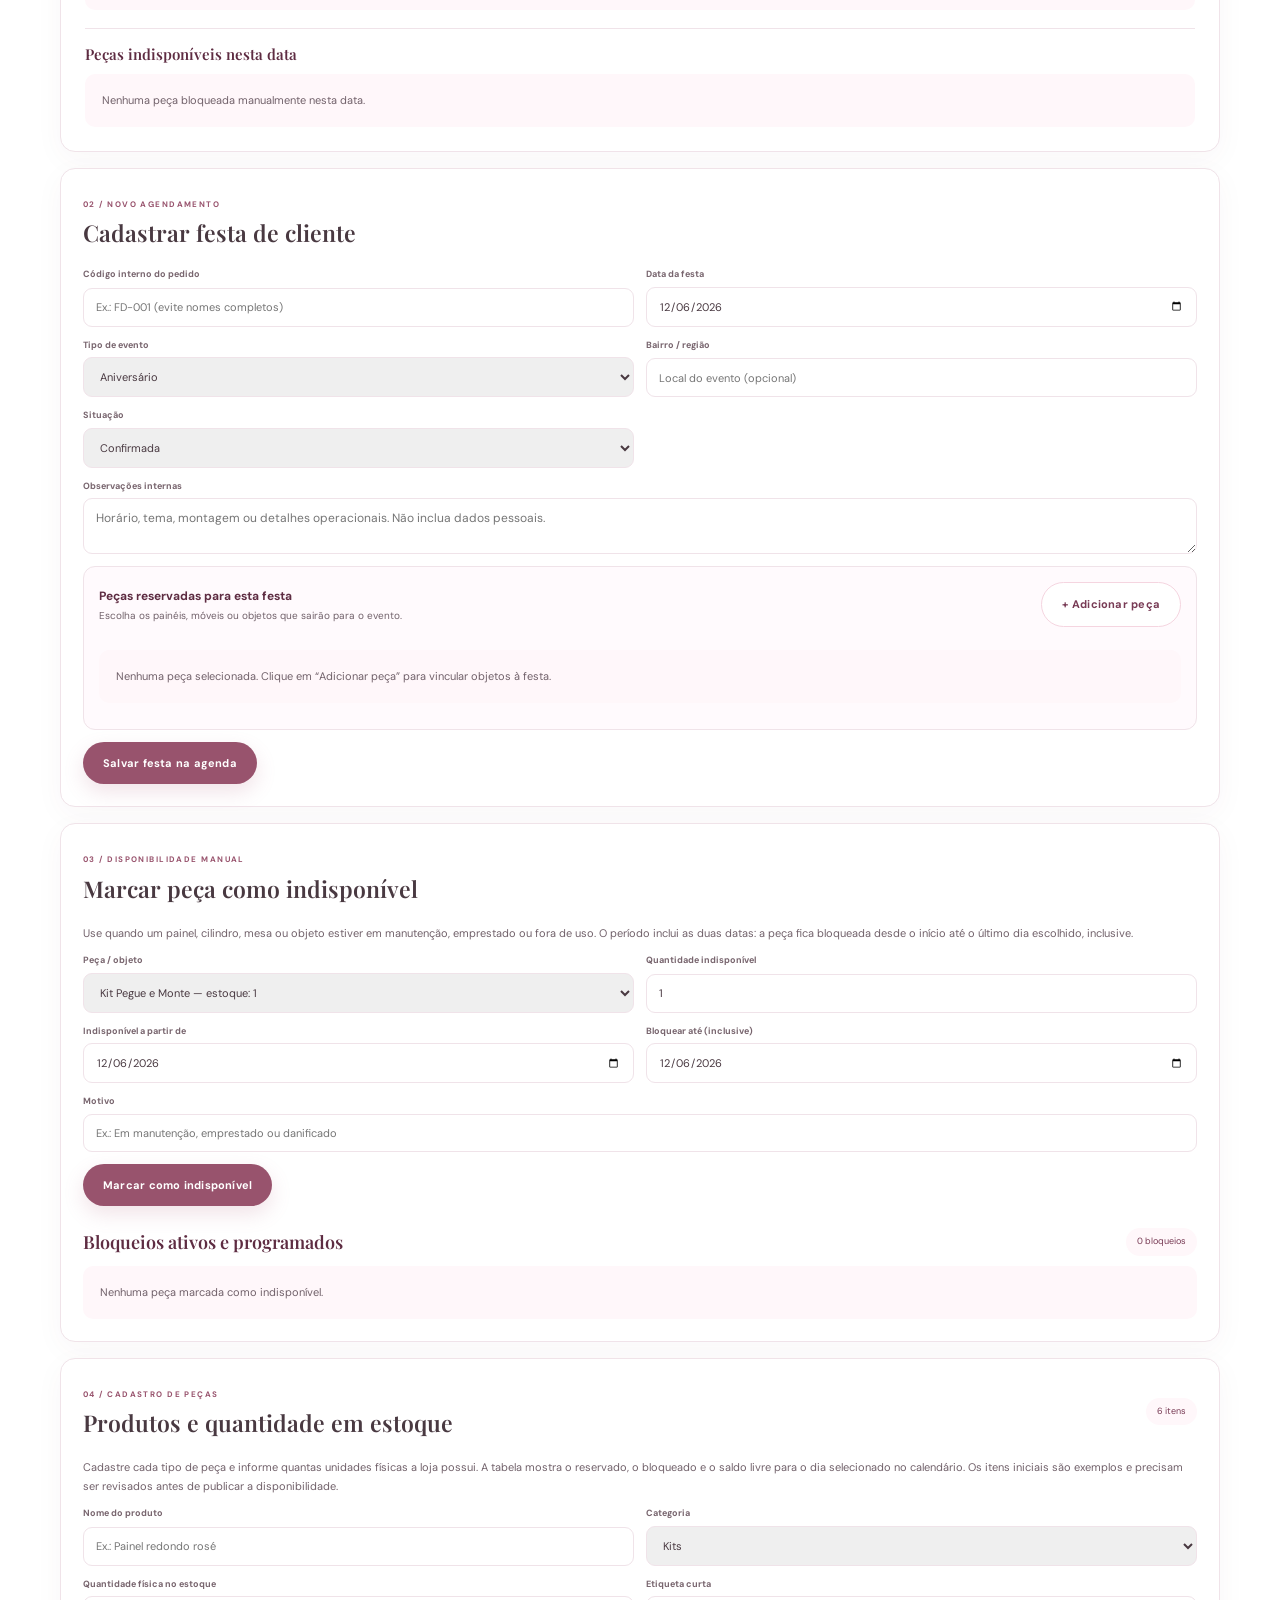
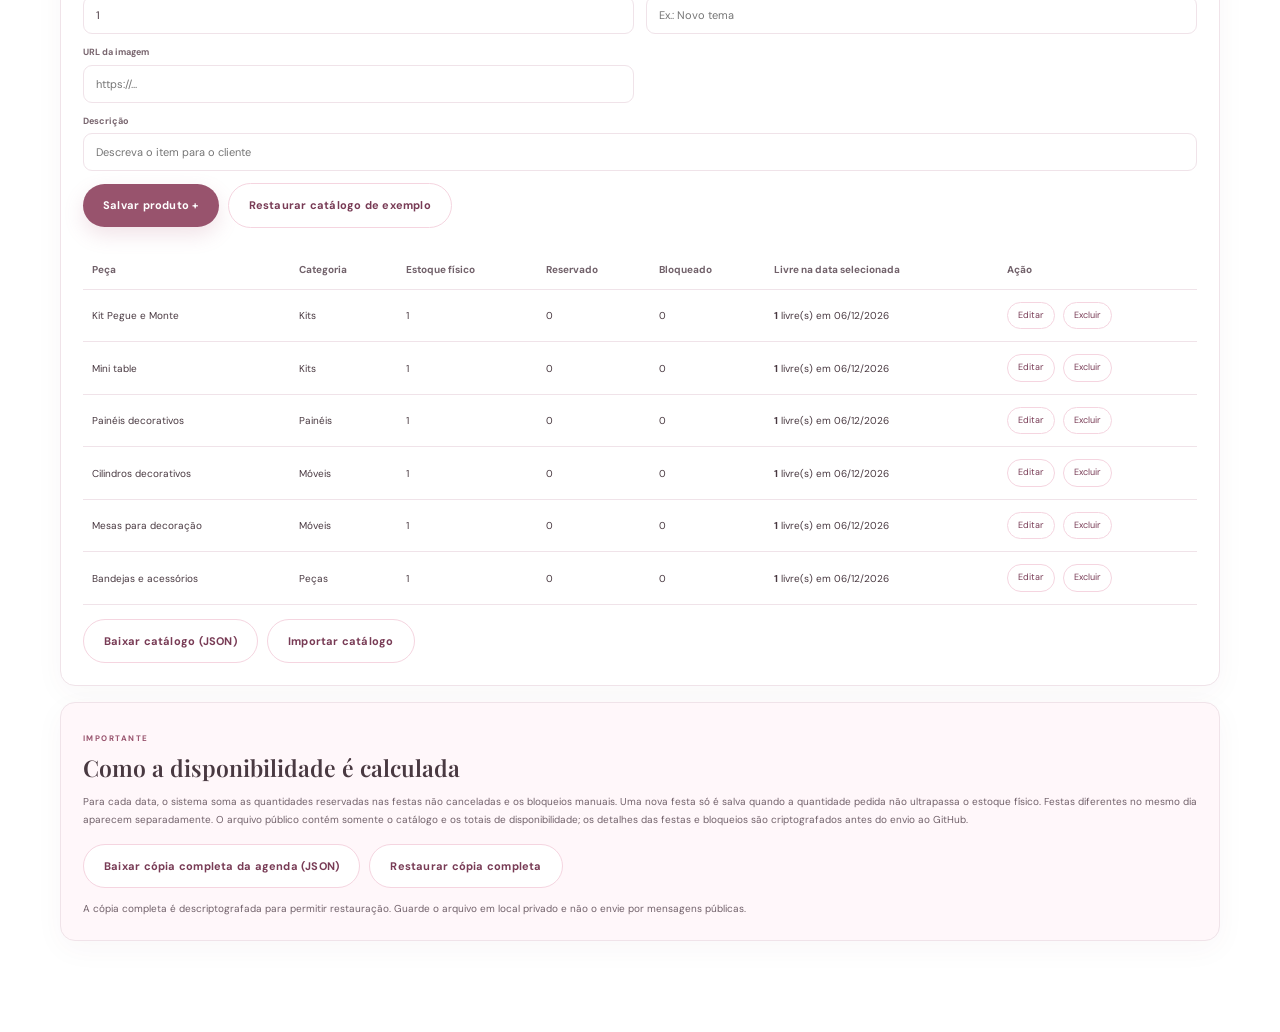
==== commit f1812d02: "Bloquear publicação de disponibilidade antes de conectar" ====
--- a/gestao.html
+++ b/gestao.html
@@ -19,7 +19,7 @@
       <label>Token de acesso do GitHub<input id="githubToken" type="password" autocomplete="off" spellcheck="false" placeholder="Cole aqui seu token fine-grained"></label>
       <label>Senha forte da agenda (mínimo 16 caracteres)<input id="agendaPassphrase" type="password" autocomplete="new-password" minlength="16" placeholder="Use uma frase longa que não utiliza em outros sites"></label>
     </div>
-    <label class="publish-availability-control"><input id="publishAvailability" type="checkbox"><span><strong>Publicar disponibilidade por data na loja</strong><small>Ative somente depois de revisar o catálogo e informar o estoque físico correto de cada peça.</small></span></label>
+    <label class="publish-availability-control"><input id="publishAvailability" type="checkbox" disabled><span><strong>Publicar disponibilidade por data na loja</strong><small>Ative somente depois de revisar o catálogo e informar o estoque físico correto de cada peça.</small></span></label>
     <div class="form-actions github-actions">
       <button class="button button-primary" id="connectGithub" type="button">Conectar e carregar agenda</button>
       <button class="button button-soft" id="refreshGithub" type="button" disabled>Atualizar do GitHub</button>
--- a/gestao.css
+++ b/gestao.css
@@ -116,3 +116,10 @@
 .github-actions{margin:4px 0 8px}
 .github-actions .button:disabled{opacity:.5;cursor:not-allowed}
 @media(max-width:650px){.github-credentials{grid-template-columns:1fr}.github-actions .button{width:100%}}
+
+.publish-availability-control{display:flex;align-items:flex-start;gap:10px;margin:14px 0;padding:13px 14px;border:1px solid var(--pink-200);border-radius:11px;background:#fff}
+.publish-availability-control input{width:18px;height:18px;accent-color:var(--rose);flex:0 0 auto;margin-top:2px}
+.publish-availability-control span{display:grid;gap:4px}
+.publish-availability-control strong{font-size:11px;color:var(--rose-deep)}
+.publish-availability-control small{font-size:10px;color:var(--muted);line-height:1.55}
+.backup-actions{margin-top:15px}
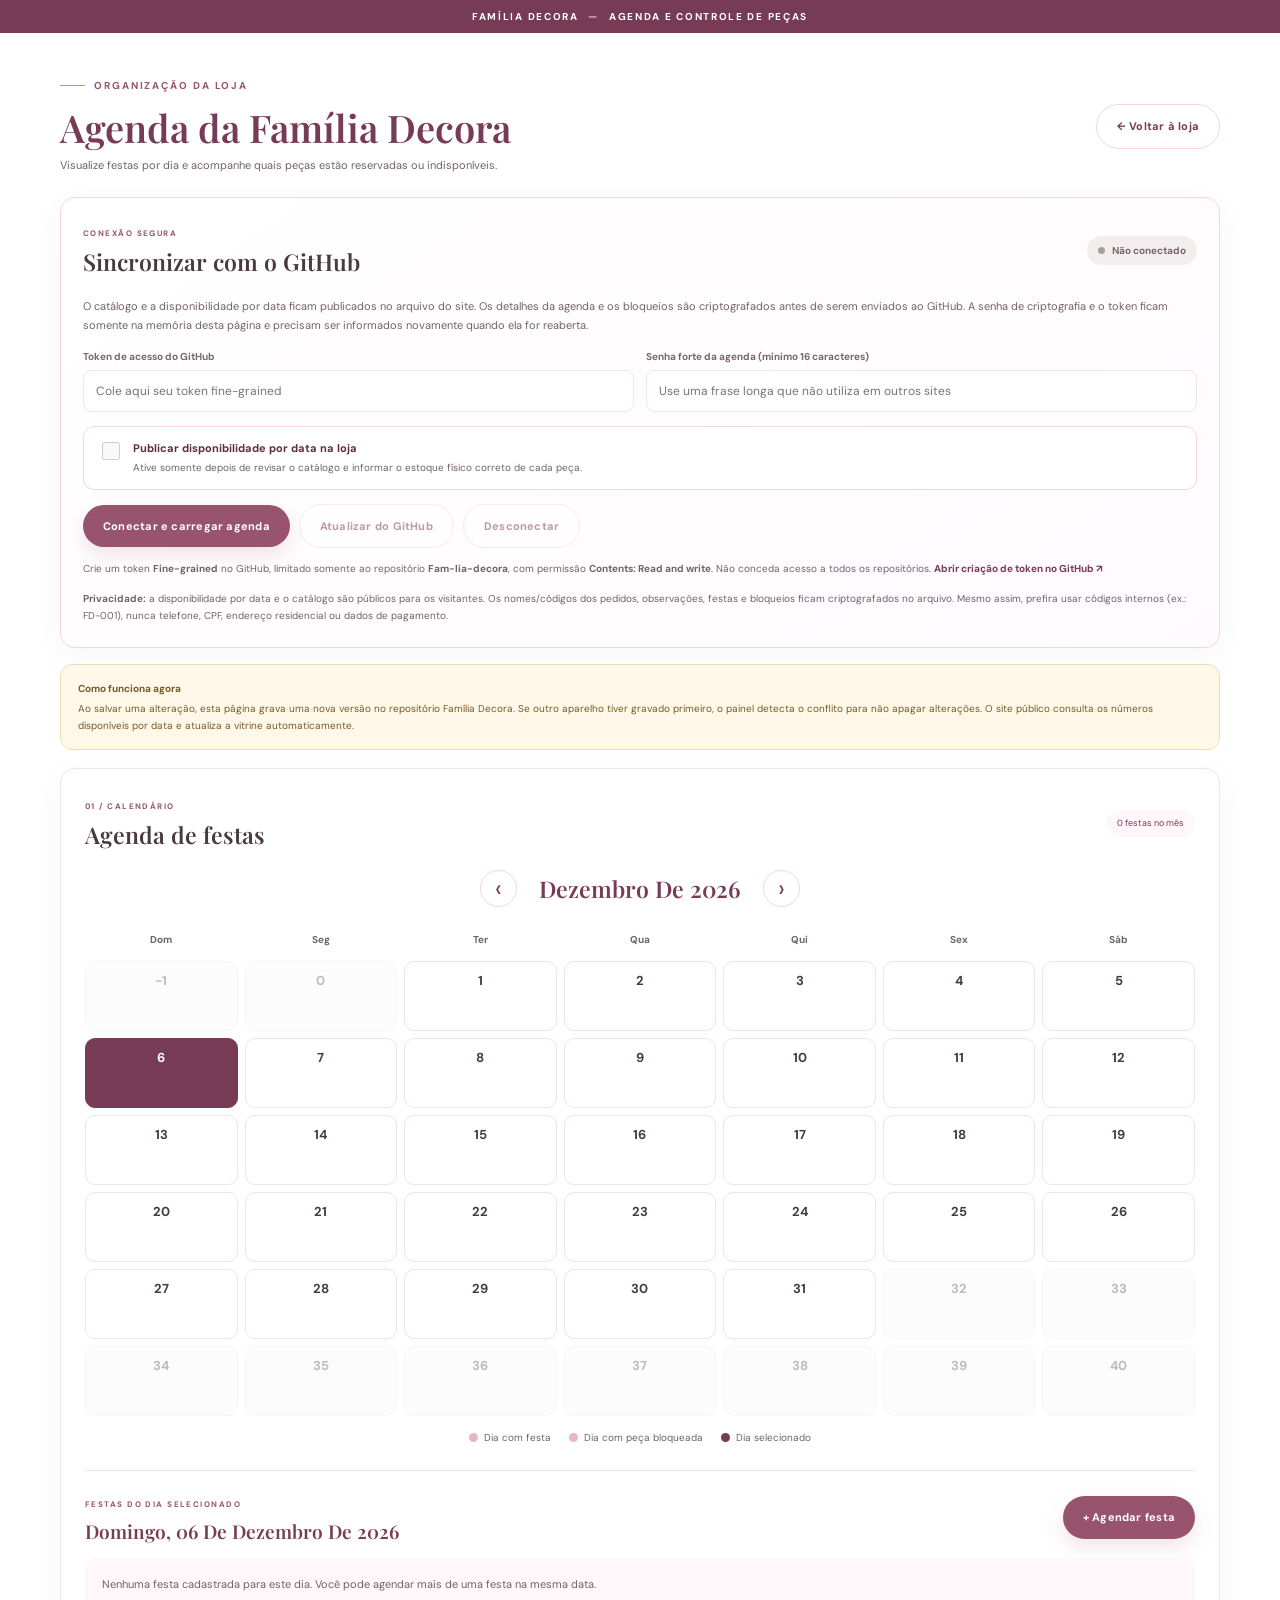
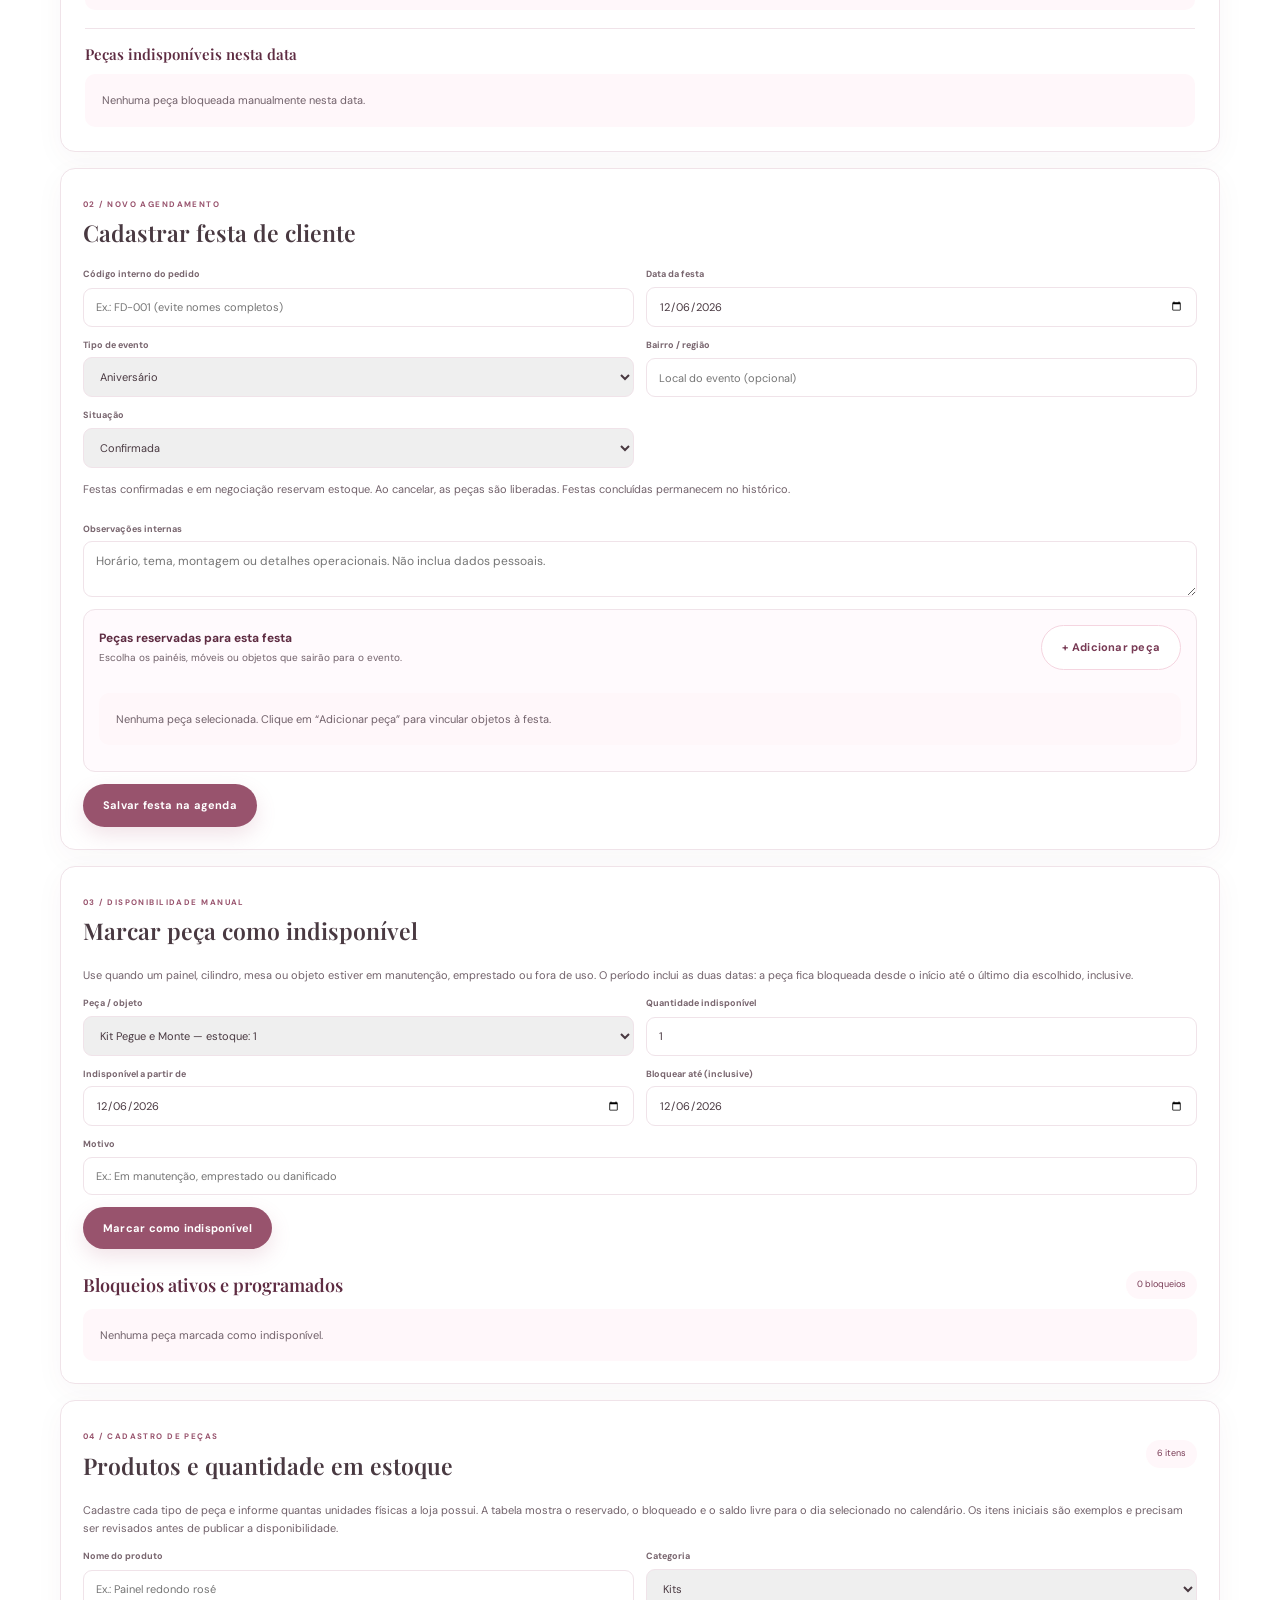
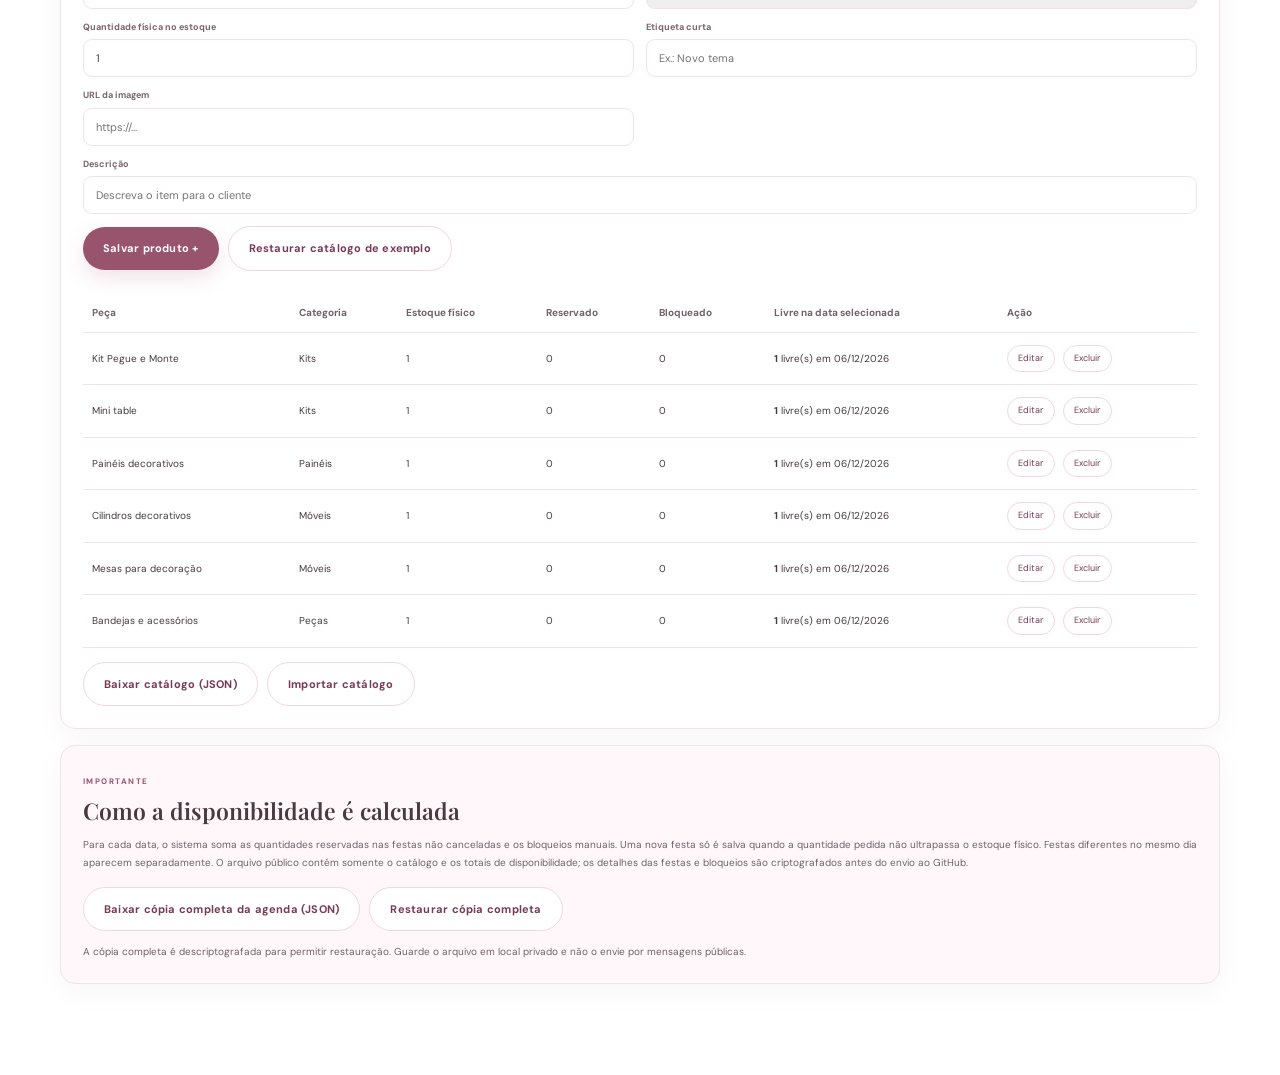
==== commit a4b18a39: "Explicar regras de reserva e legenda de bloqueios no calendário" ====
--- a/gestao.html
+++ b/gestao.html
@@ -39,7 +39,7 @@
     </div>
     <div class="calendar-weekdays" aria-hidden="true"><span>Dom</span><span>Seg</span><span>Ter</span><span>Qua</span><span>Qui</span><span>Sex</span><span>Sáb</span></div>
     <div class="calendar-grid" id="calendarGrid" aria-label="Calendário mensal"></div>
-    <div class="calendar-legend"><span><i class="legend-dot booked"></i> Dia com festa</span><span><i class="legend-dot selected"></i> Dia selecionado</span></div>
+    <div class="calendar-legend"><span><i class="legend-dot booked"></i> Dia com festa</span><span><i class="legend-dot blocked"></i> Dia com peça bloqueada</span><span><i class="legend-dot selected"></i> Dia selecionado</span></div>
     <div class="day-events">
       <div class="day-events-heading"><div><span class="card-kicker">Festas do dia selecionado</span><h3 id="selectedDateTitle">—</h3></div><button class="button button-primary" id="newEventForDate" type="button">+ Agendar festa</button></div>
       <div id="bookingsForDate" class="booking-list" aria-live="polite"></div>
@@ -58,6 +58,7 @@
       <label>Tipo de evento<select name="eventType"><option>Aniversário</option><option>Casamento</option><option>Chá de bebê / revelação</option><option>Batizado</option><option>Confraternização</option><option>Outro</option></select></label>
       <label>Bairro / região<input name="neighborhood" maxlength="80" placeholder="Local do evento (opcional)"></label>
       <label>Situação<select name="status"><option value="confirmada">Confirmada</option><option value="orcamento">Em negociação</option><option value="cancelada">Cancelada</option><option value="concluida">Concluída</option></select></label>
+      <p class="wide management-help inventory-rule-note">Festas confirmadas e em negociação reservam estoque. Ao cancelar, as peças são liberadas. Festas concluídas permanecem no histórico.</p>
       <label class="wide">Observações internas<textarea name="notes" rows="2" maxlength="400" placeholder="Horário, tema, montagem ou detalhes operacionais. Não inclua dados pessoais."></textarea></label>
       <div class="wide event-items-editor">
         <div class="inline-heading"><div><strong>Peças reservadas para esta festa</strong><small>Escolha os painéis, móveis ou objetos que sairão para o evento.</small></div><button class="button button-soft" id="addEventItem" type="button">+ Adicionar peça</button></div>
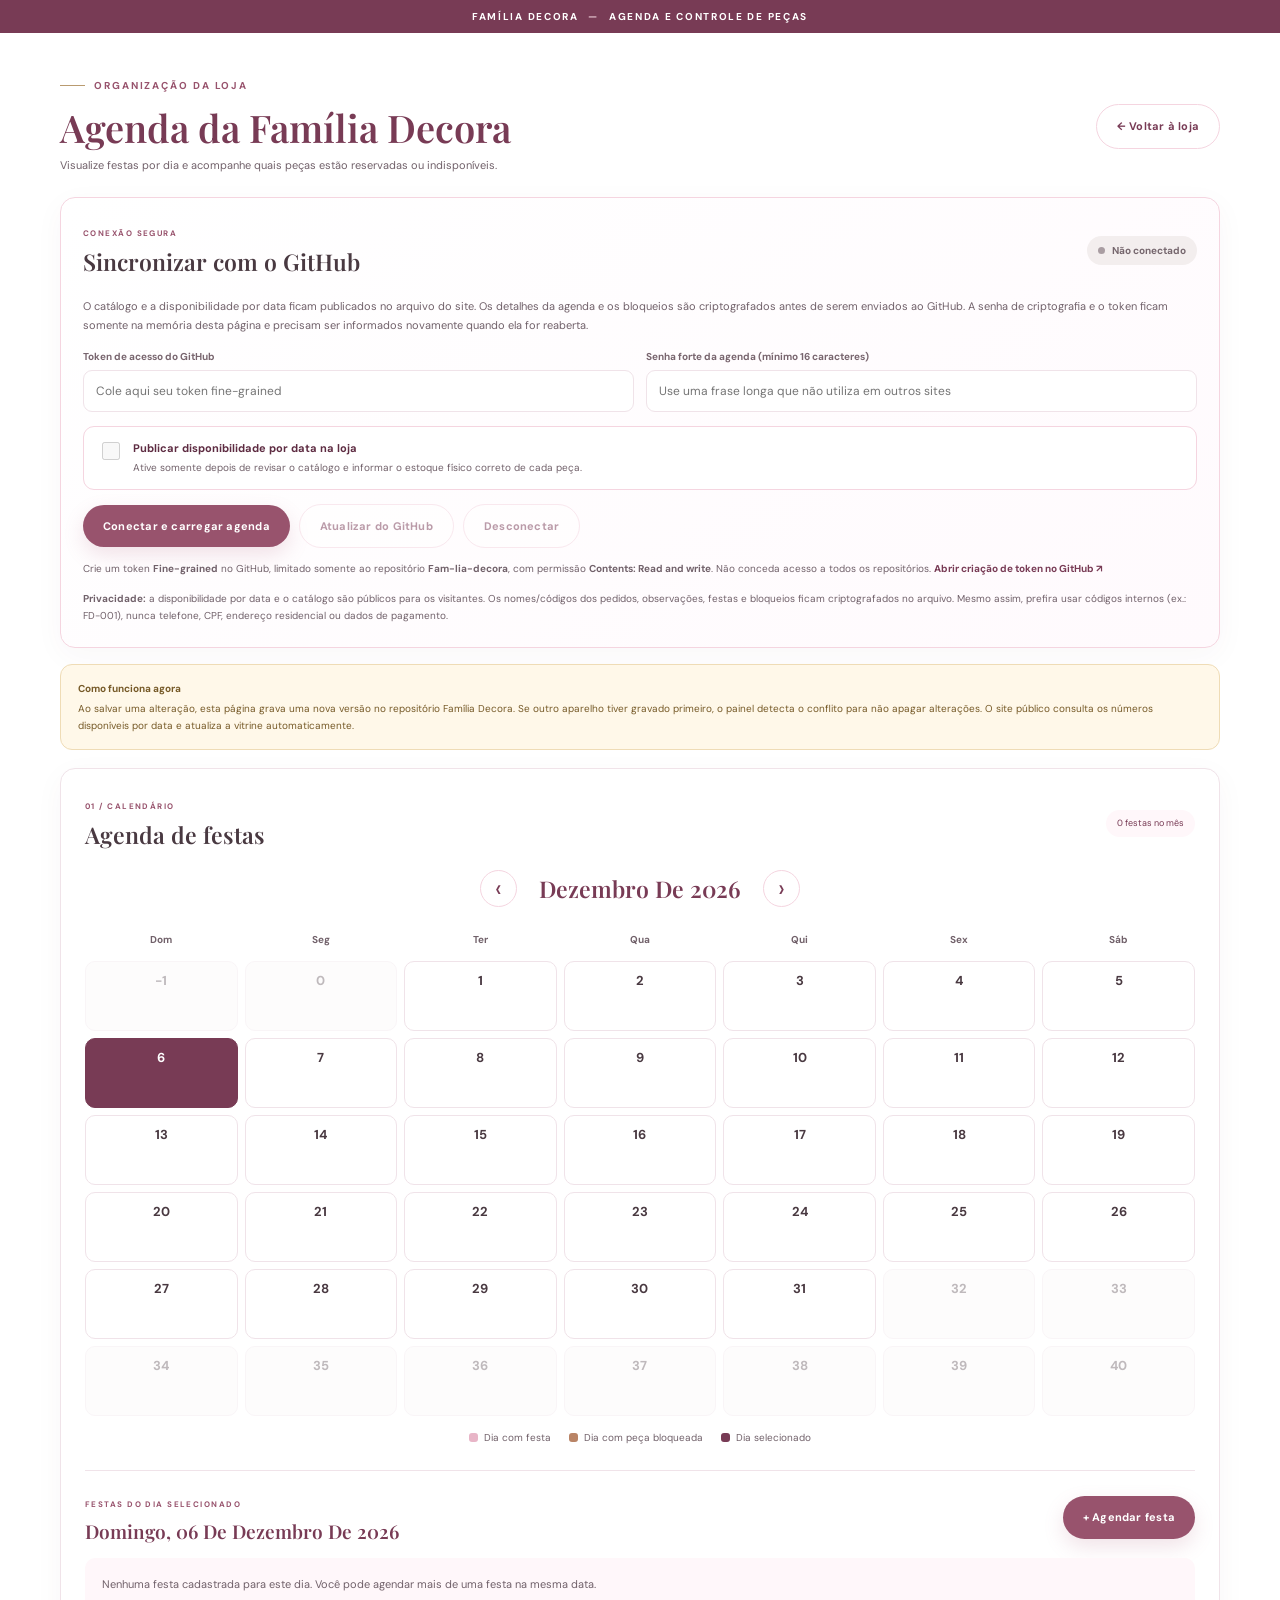
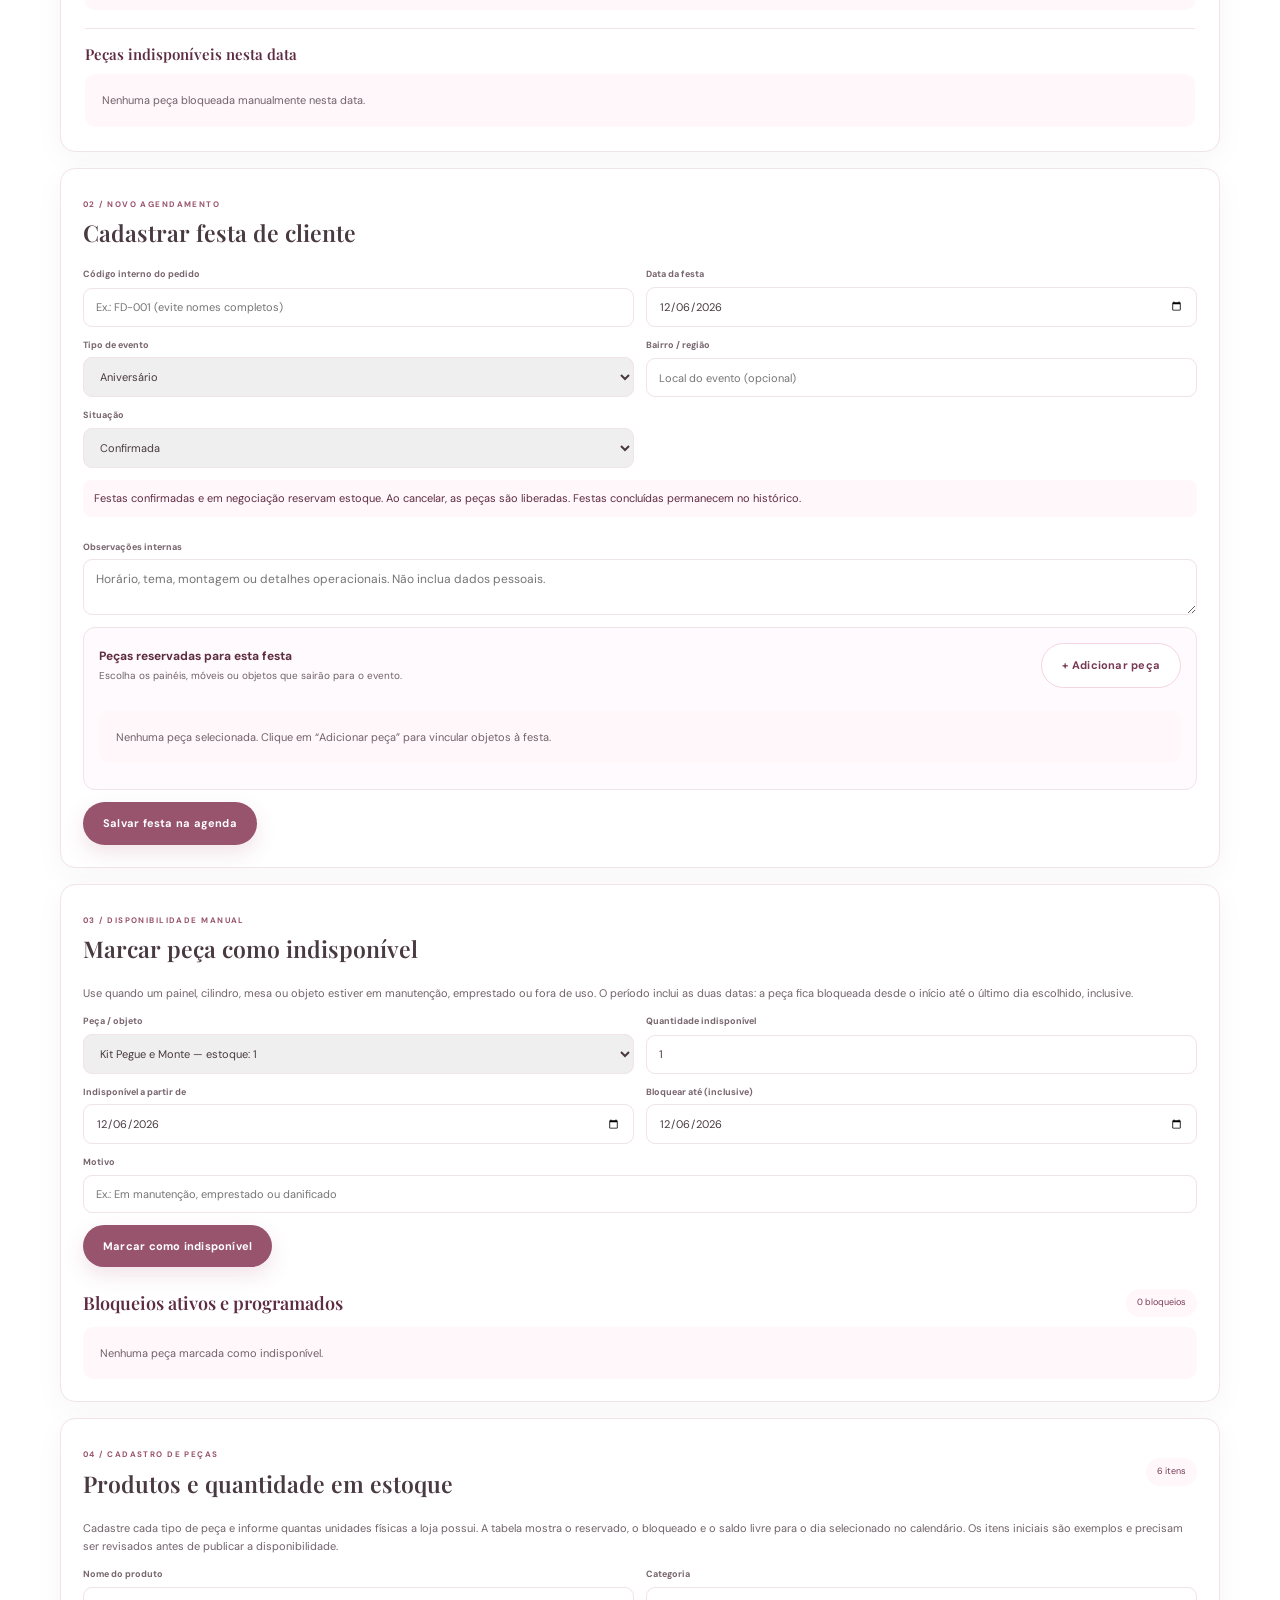
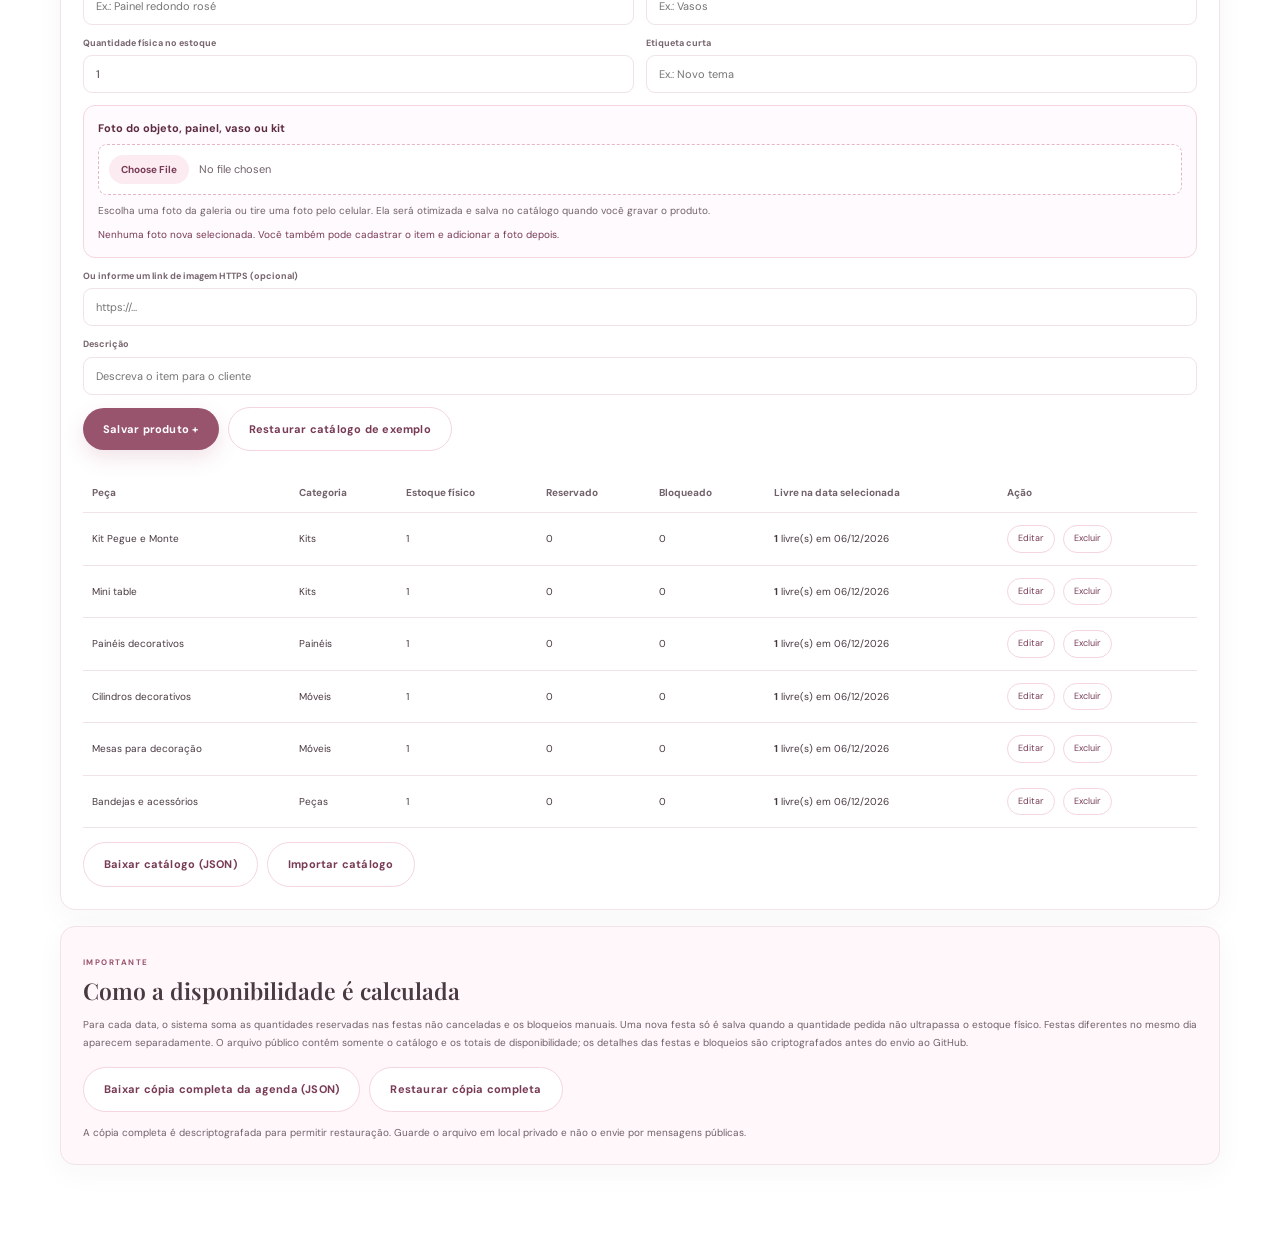
==== commit 189f1bc3: "Permitir cadastro de produtos com fotos enviadas pelo painel" ====
--- a/gestao.html
+++ b/gestao.html
@@ -88,10 +88,29 @@
     <p class="management-help">Cadastre cada tipo de peça e informe quantas unidades físicas a loja possui. A tabela mostra o reservado, o bloqueado e o saldo livre para o dia selecionado no calendário. Os itens iniciais são exemplos e precisam ser revisados antes de publicar a disponibilidade.</p>
     <form id="productForm" class="management-form">
       <label>Nome do produto<input name="name" required maxlength="80" placeholder="Ex.: Painel redondo rosé"></label>
-      <label>Categoria<select name="category"><option>Kits</option><option>Painéis</option><option>Móveis</option><option>Peças</option></select></label>
+      <label>Categoria<input name="category" type="text" list="productCategories" required maxlength="40" placeholder="Ex.: Vasos"></label>
+      <datalist id="productCategories">
+        <option value="Kits"></option><option value="Painéis"></option><option value="Móveis"></option>
+        <option value="Vasos"></option><option value="Bandejas"></option><option value="Suportes"></option>
+        <option value="Acessórios"></option><option value="Peças"></option><option value="Decoração"></option><option value="Outros"></option>
+      </datalist>
       <label>Quantidade física no estoque<input name="stock" type="number" min="1" max="100" value="1" required></label>
       <label>Etiqueta curta<input name="tag" maxlength="35" placeholder="Ex.: Novo tema"></label>
-      <label>URL da imagem<input name="image" type="url" placeholder="https://..."></label>
+      <div class="wide product-image-upload">
+        <label for="productImageFile">Foto do objeto, painel, vaso ou kit
+          <input id="productImageFile" type="file" accept="image/*">
+        </label>
+        <p class="management-help image-upload-help">Escolha uma foto da galeria ou tire uma foto pelo celular. Ela será otimizada e salva no catálogo quando você gravar o produto.</p>
+        <p class="management-help image-upload-status" id="productImageStatus" role="status" aria-live="polite">Nenhuma foto nova selecionada. Você também pode cadastrar o item e adicionar a foto depois.</p>
+        <div class="product-image-preview" id="productImagePreview" hidden>
+          <img id="productImagePreviewImage" alt="Prévia da foto do produto">
+          <div class="product-image-preview-copy">
+            <strong id="productImagePreviewTitle">Prévia da foto</strong>
+            <button class="button button-soft" id="clearProductImage" type="button" hidden>Cancelar foto selecionada</button>
+          </div>
+        </div>
+      </div>
+      <label class="wide">Ou informe um link de imagem HTTPS (opcional)<input name="image" type="url" placeholder="https://..."></label>
       <label class="wide">Descrição<input name="description" maxlength="180" required placeholder="Descreva o item para o cliente"></label>
       <div class="wide form-actions"><button class="button button-primary" id="saveProduct" type="submit">Salvar produto +</button><button class="button button-soft" id="cancelEdit" type="button" hidden>Cancelar edição</button><button class="button button-soft" id="restoreProducts" type="button">Restaurar catálogo de exemplo</button></div>
     </form>
--- a/style.css
+++ b/style.css
@@ -4,15 +4,15 @@
 .header{position:sticky;top:0;z-index:20;background:rgba(255,255,255,.95);backdrop-filter:blur(14px);border-bottom:1px solid var(--line)}.nav{height:78px;display:flex;align-items:center;justify-content:space-between;gap:24px}.brand{display:inline-flex;align-items:center;gap:10px;flex-shrink:0}.brand-symbol{width:43px;height:43px;border-radius:50%;display:grid;place-items:center;background:var(--pink-100);color:var(--rose);font-size:25px}.brand-words{font:600 23px/1 var(--serif);color:var(--rose-dark);white-space:nowrap}.brand-words small{display:block;margin-top:6px;font:600 8px var(--sans);text-transform:uppercase;letter-spacing:.2em;color:var(--muted)}
 .nav-links{display:flex;gap:28px;align-items:center;font-size:12px;color:#77666e}.nav-links a:hover,.text-link:hover{color:var(--rose)}.quote-button{border:1px solid var(--pink-200);background:white;color:var(--rose-dark);border-radius:30px;padding:11px 15px;font-size:11px;font-weight:700;white-space:nowrap}.quote-button span{font-size:15px;margin-right:4px}.quote-button b{display:inline-grid;place-items:center;min-width:18px;height:18px;margin-left:5px;padding:0 4px;background:var(--pink-100);border-radius:20px;font-size:9px}
 .menu-toggle{display:none;border:1px solid var(--line);border-radius:50%;width:40px;height:40px;background:white;color:var(--rose-dark)}
-.hero{position:relative;overflow:hidden;background:linear-gradient(112deg,#fff9fb 0%,#fff2f6 55%,#f8e4eb 100%)}.hero-grid{min-height:560px;padding-block:60px 54px;display:grid;grid-template-columns:1fr .95fr;align-items:center;gap:65px;position:relative;z-index:1}.hero-copy{padding-block:15px}.eyebrow{display:flex;align-items:center;gap:9px;color:var(--rose);font-size:9px;font-weight:700;letter-spacing:.19em;text-transform:uppercase}.eyebrow>span{width:25px;height:1px;background:var(--gold)}.hero h1{font:600 clamp(43px,5vw,66px)/1.08 var(--serif);letter-spacing:-.035em;color:#4d3742;margin:22px 0 20px;max-width:580px}.hero h1 em,.section-heading h2 em{color:var(--rose);font-weight:500}.hero-copy>p{max-width:490px;font-size:14px;line-height:1.9;color:#806e77;margin:0 0 25px}.hero-actions{display:flex;gap:12px;flex-wrap:wrap}.button{display:inline-flex;align-items:center;justify-content:center;gap:10px;border:0;border-radius:40px;padding:13px 20px;font-size:11px;font-weight:700;letter-spacing:.02em;transition:.2s}.button:hover{transform:translateY(-2px)}.button-primary{background:var(--rose);color:white;box-shadow:0 8px 20px rgba(179,101,129,.18)}.button-primary:hover{background:var(--rose-dark)}.button-soft{background:white;border:1px solid var(--pink-200);color:var(--rose-dark)}.button-soft:hover{background:var(--pink-50)}.hero-points{display:flex;flex-wrap:wrap;gap:22px;margin-top:31px;color:#8d7b83;font-size:10px}.hero-points span:first-letter{color:var(--rose)}
-.hero-visual{position:relative;height:410px;max-width:500px;width:100%;margin-left:auto}.hero-image-frame{position:absolute;inset:0 8% 0 8%;overflow:hidden;border-radius:190px 190px 20px 20px;box-shadow:var(--shadow);background:var(--pink-200)}.hero-image-frame img{width:100%;height:100%;object-fit:cover}.floating-note{position:absolute;left:0;bottom:24px;background:#fff;border-radius:14px;padding:15px 18px;max-width:190px;box-shadow:var(--shadow)}.floating-note strong{display:block;font:600 18px var(--serif);color:var(--rose-dark)}.floating-note span{display:block;font-size:9px;line-height:1.5;color:var(--muted);margin-top:4px}.round-stamp{position:absolute;right:0;top:23px;width:91px;height:91px;border-radius:50%;background:#fffafd;border:1px solid var(--pink-200);display:grid;align-content:center;text-align:center;color:var(--rose);font:12px var(--serif);transform:rotate(8deg)}.round-stamp i{font-size:16px}.hero-shape{position:absolute;border-radius:50%;border:1px solid rgba(179,101,129,.13)}.shape-one{width:430px;height:430px;right:-240px;top:-230px}.shape-two{width:260px;height:260px;left:-160px;bottom:-190px}.hero-bottom{border-top:1px solid rgba(179,101,129,.14);padding:13px 24px;display:flex;justify-content:space-between;max-width:1160px;margin:auto;color:#987f8a;font-size:9px;letter-spacing:.08em;text-transform:uppercase}.hero-bottom b{color:var(--rose)}
-.section{padding-block:82px}.section-heading{text-align:center;max-width:650px;margin:0 auto 35px}.eyebrow.centered{justify-content:center}.section-heading h2,.about-copy h2{font:600 clamp(31px,4vw,44px)/1.16 var(--serif);color:#4e3a43;letter-spacing:-.02em;margin:15px 0 11px}.section-heading>p{font-size:12px;color:var(--muted);line-height:1.8;margin:0}.catalog-controls{display:flex;justify-content:space-between;gap:15px;align-items:center;margin-bottom:14px}.filter-list{display:flex;flex-wrap:wrap;gap:8px}.filter-chip{padding:9px 15px;border:1px solid var(--line);background:white;border-radius:30px;color:#796972;font-size:10px}.filter-chip.active,.filter-chip:hover{background:var(--rose);border-color:var(--rose);color:white}.search-box{display:flex;align-items:center;gap:8px;border:1px solid var(--line);border-radius:30px;padding:0 14px;height:40px;min-width:220px;color:var(--rose)}.search-box span{font-size:20px}.search-box input{width:100%;border:0;outline:0;background:transparent;color:var(--ink);font-size:11px}.illustrative-note{margin:0 0 20px;color:#a18f97;font-size:9px;line-height:1.5}
-.product-grid{display:grid;grid-template-columns:repeat(3,minmax(0,1fr));gap:21px}.product-card{border:1px solid var(--line);border-radius:16px;overflow:hidden;background:white;transition:.22s}.product-card:hover{transform:translateY(-4px);box-shadow:var(--shadow)}.product-photo{height:225px;position:relative;overflow:hidden;background:var(--pink-50)}.product-photo img{width:100%;height:100%;object-fit:cover;transition:transform .4s}.product-card:hover .product-photo img{transform:scale(1.04)}.photo-label{position:absolute;left:12px;top:12px;border-radius:25px;background:rgba(255,255,255,.94);padding:6px 10px;color:var(--rose-dark);font-size:8px;font-weight:700;letter-spacing:.08em;text-transform:uppercase}.product-info{padding:18px}.product-category{font-size:8px;color:var(--rose);font-weight:700;text-transform:uppercase;letter-spacing:.17em}.product-info h3{font:600 21px var(--serif);margin:7px 0;color:#51404a}.product-info p{font-size:10px;line-height:1.7;color:var(--muted);min-height:36px;margin:0 0 15px}.product-bottom{display:flex;align-items:center;justify-content:space-between;gap:8px}.price-hint{font-size:10px;color:#8d7b83}.add-button{border:1px solid var(--pink-300);border-radius:30px;color:var(--rose-dark);background:#fff;padding:9px 12px;font-size:9px;font-weight:700}.add-button:hover{background:var(--rose);color:white;border-color:var(--rose)}.no-results{grid-column:1/-1;text-align:center;padding:48px 15px;color:var(--muted);font-size:12px}
+.hero{position:relative;overflow:hidden;background:linear-gradient(112deg,#fff9fb 0%,#fff2f6 55%,#f8e4eb 100%)}.hero-grid{min-height:560px;padding-block:60px 54px;display:grid;grid-template-columns:1fr .95fr;align-items:center;gap:65px;position:relative;z-index:1}.hero-copy{padding-block:15px}.eyebrow{display:flex;align-items:center;gap:9px;color:var(--rose);font-size:9px;font-weight:700;letter-spacing:.19em;text-transform:uppercase}.eyebrow>span{width:25px;height:1px;background:var(--gold)}.hero h1{font:600 clamp(43px,5vw,66px)/1.08 var(--serif);letter-spacing:-.035em;color:#4d3742;margin:22px 0 20px;max-width:580px}.hero h1 em,.section-heading h2 em{color:var(--rose);font-weight:500}.hero-copy>p{max-width:490px;font-size:14px;line-height:1.9;color:#806e77;margin:0 0 25px}.hero-actions{display:flex;gap:12px;flex-wrap:wrap}.button{display:inline-flex;align-items:center;justify-content:center;gap:10px;border:0;border-radius:40px;padding:13px 20px;font-size:11px;font-weight:700;letter-spacing:.02em;transition:.2s}.button:hover{transform:translateY(-2px)}.button-primary{background:var(--rose);color:white;box-shadow:0 8px 20px rgba(179,101,129,.18)}.button-primary:hover{background:var(--rose-dark)}.button-soft{background:white;border:1px solid var(--pink-200);color:var(--rose-dark)}.button-soft:hover{background:var(--pink-50)}.hero-points{display:flex;flex-wrap:wrap;gap:22px;margin-top:31px;color:var(--muted);font-size:10px}.hero-points span:first-letter{color:var(--rose)}
+.hero-visual{position:relative;height:410px;max-width:500px;width:100%;margin-left:auto}.hero-image-frame{position:absolute;inset:0 8% 0 8%;overflow:hidden;border-radius:190px 190px 20px 20px;box-shadow:var(--shadow);background:var(--pink-200)}.hero-image-frame img{width:100%;height:100%;object-fit:cover}.floating-note{position:absolute;left:0;bottom:24px;background:#fff;border-radius:14px;padding:15px 18px;max-width:190px;box-shadow:var(--shadow)}.floating-note strong{display:block;font:600 18px var(--serif);color:var(--rose-dark)}.floating-note span{display:block;font-size:9px;line-height:1.5;color:var(--muted);margin-top:4px}.round-stamp{position:absolute;right:0;top:23px;width:91px;height:91px;border-radius:50%;background:#fffafd;border:1px solid var(--pink-200);display:grid;align-content:center;text-align:center;color:var(--rose);font:12px var(--serif);transform:rotate(8deg)}.round-stamp i{font-size:16px}.hero-shape{position:absolute;border-radius:50%;border:1px solid rgba(179,101,129,.13)}.shape-one{width:430px;height:430px;right:-240px;top:-230px}.shape-two{width:260px;height:260px;left:-160px;bottom:-190px}.hero-bottom{border-top:1px solid rgba(179,101,129,.14);padding:13px 24px;display:flex;justify-content:space-between;max-width:1160px;margin:auto;color:var(--muted);font-size:9px;letter-spacing:.08em;text-transform:uppercase}.hero-bottom b{color:var(--rose)}
+.section{padding-block:82px}.section-heading{text-align:center;max-width:650px;margin:0 auto 35px}.eyebrow.centered{justify-content:center}.section-heading h2,.about-copy h2{font:600 clamp(31px,4vw,44px)/1.16 var(--serif);color:#4e3a43;letter-spacing:-.02em;margin:15px 0 11px}.section-heading>p{font-size:12px;color:var(--muted);line-height:1.8;margin:0}.catalog-controls{display:flex;justify-content:space-between;gap:15px;align-items:center;margin-bottom:14px}.filter-list{display:flex;flex-wrap:wrap;gap:8px}.filter-chip{padding:9px 15px;border:1px solid var(--line);background:white;border-radius:30px;color:#796972;font-size:10px}.filter-chip.active,.filter-chip:hover{background:var(--rose);border-color:var(--rose);color:white}.search-box{display:flex;align-items:center;gap:8px;border:1px solid var(--line);border-radius:30px;padding:0 14px;height:40px;min-width:220px;color:var(--rose)}.search-box span{font-size:20px}.search-box input{width:100%;border:0;outline:0;background:transparent;color:var(--ink);font-size:11px}.illustrative-note{margin:0 0 20px;color:var(--muted);font-size:9px;line-height:1.5}
+.product-grid{display:grid;grid-template-columns:repeat(3,minmax(0,1fr));gap:21px}.product-card{border:1px solid var(--line);border-radius:16px;overflow:hidden;background:white;transition:.22s}.product-card:hover{transform:translateY(-4px);box-shadow:var(--shadow)}.product-photo{height:225px;position:relative;overflow:hidden;background:var(--pink-50)}.product-photo img{width:100%;height:100%;object-fit:cover;transition:transform .4s}.product-card:hover .product-photo img{transform:scale(1.04)}.photo-label{position:absolute;left:12px;top:12px;border-radius:25px;background:rgba(255,255,255,.94);padding:6px 10px;color:var(--rose-dark);font-size:8px;font-weight:700;letter-spacing:.08em;text-transform:uppercase}.product-info{padding:18px}.product-category{font-size:8px;color:var(--rose);font-weight:700;text-transform:uppercase;letter-spacing:.17em}.product-info h3{font:600 21px var(--serif);margin:7px 0;color:#51404a}.product-info p{font-size:10px;line-height:1.7;color:var(--muted);min-height:36px;margin:0 0 15px}.product-bottom{display:flex;align-items:center;justify-content:space-between;gap:8px}.price-hint{font-size:10px;color:var(--muted)}.add-button{border:1px solid var(--pink-300);border-radius:30px;color:var(--rose-dark);background:#fff;padding:9px 12px;font-size:9px;font-weight:700}.add-button:hover{background:var(--rose);color:white;border-color:var(--rose)}.no-results{grid-column:1/-1;text-align:center;padding:48px 15px;color:var(--muted);font-size:12px}
 .how-section{background:var(--pink-50)}.how-section .section{padding-block:76px}.step-grid{display:grid;grid-template-columns:repeat(3,1fr);gap:20px}.step-card{background:white;border:1px solid var(--line);border-radius:15px;padding:25px 23px;text-align:center}.step-icon{width:41px;height:41px;display:grid;place-items:center;margin:0 auto 14px;border-radius:50%;background:var(--pink-100);color:var(--rose);font:600 16px var(--serif)}.step-card h3{font:600 20px var(--serif);margin:0 0 7px}.step-card p{font-size:10px;color:var(--muted);line-height:1.75;margin:0}
 .about-section{display:grid;grid-template-columns:.9fr 1.1fr;gap:65px;align-items:center}.about-photo{height:390px;max-width:470px;width:100%;overflow:hidden;border-radius:190px 190px 18px 18px;background:var(--pink-100)}.about-photo img{width:100%;height:100%;object-fit:cover}.about-copy h2{max-width:530px;margin-bottom:15px}.about-copy>p{font-size:11px;line-height:1.9;color:var(--muted)}.about-highlights{display:grid;gap:13px;margin:21px 0}.about-highlights>div{display:flex;align-items:center;gap:13px}.about-highlights b{width:35px;height:35px;display:grid;place-items:center;border-radius:50%;background:var(--pink-100);color:var(--rose);font-size:16px}.about-highlights strong,.about-highlights small{display:block}.about-highlights strong{font-size:10px;color:var(--rose-dark)}.about-highlights small{font-size:9px;color:var(--muted);margin-top:2px}.text-link{font-size:10px;font-weight:700;color:var(--rose-dark);border-bottom:1px solid var(--pink-300);padding-bottom:4px}
 .final-cta{margin-bottom:75px;border-radius:22px;background:var(--rose-dark);color:white;padding:40px 48px;display:flex;justify-content:space-between;align-items:center;gap:25px}.eyebrow.light{color:#f6dfe8}.eyebrow.light>span{background:#e3c398}.final-cta h2{font:600 33px/1.16 var(--serif);max-width:570px;margin:13px 0 8px}.final-cta p{font-size:10px;color:#eed8e1;margin:0}.button-white{background:white;color:var(--rose-dark);white-space:nowrap}.button-white:hover{background:var(--pink-100)}
-.footer{background:#fff8fa;border-top:1px solid var(--line);padding:34px 0 18px}.footer-main{display:grid;grid-template-columns:auto 1fr auto;align-items:center;gap:35px}.footer-main>p{font-size:9px;line-height:1.8;color:var(--muted);max-width:330px}.footer-links{display:flex;gap:16px;flex-wrap:wrap;font-size:9px;color:var(--rose-dark)}.footer-bottom{border-top:1px solid var(--line);margin-top:23px;padding-top:13px;display:flex;justify-content:space-between;color:#a18f97;font-size:8px}.footer-bottom b{color:var(--rose)}
-.overlay{position:fixed;inset:0;background:rgba(50,30,40,.37);z-index:40;opacity:0;visibility:hidden;transition:.25s}.overlay.open{opacity:1;visibility:visible}.quote-drawer{position:fixed;z-index:41;right:0;top:0;width:min(470px,100%);height:100dvh;background:white;display:flex;flex-direction:column;transform:translateX(102%);transition:.28s;box-shadow:-15px 0 50px rgba(55,30,42,.12)}.quote-drawer.open{transform:translateX(0)}.drawer-header{display:flex;align-items:center;justify-content:space-between;padding:20px 23px;border-bottom:1px solid var(--line)}.drawer-header small{font-size:8px;letter-spacing:.18em;color:var(--rose)}.drawer-header h2{font:600 24px var(--serif);margin:2px 0 0}.icon-button{width:36px;height:36px;border:0;border-radius:50%;background:var(--pink-50);color:var(--rose);font-size:21px}.drawer-body{overflow:auto;flex:1;padding:19px 23px}.quote-lines{display:grid;gap:11px}.quote-line{display:grid;grid-template-columns:58px 1fr auto;gap:10px;align-items:center;border-bottom:1px solid var(--line);padding-bottom:11px}.quote-line img{width:58px;height:58px;object-fit:cover;border-radius:9px}.quote-line strong{display:block;font:600 15px var(--serif)}.quote-line small{display:block;font-size:9px;color:var(--muted)}.quantity{display:flex;align-items:center;gap:7px;margin-top:5px}.quantity button{width:22px;height:22px;border:1px solid var(--line);border-radius:50%;background:#fff;color:var(--rose)}.remove-button{border:0;background:transparent;color:#a67b8b;font-size:16px}.empty-quote{padding:25px 10px;text-align:center;color:var(--muted);font-size:11px;line-height:1.8;background:var(--pink-50);border-radius:12px}.quote-form{display:grid;gap:10px;margin-top:21px}.quote-form h3{font:600 20px var(--serif);margin:0 0 2px}.quote-form label{display:grid;gap:5px;font-size:9px;color:#78656e;font-weight:700}.quote-form input,.quote-form select,.quote-form textarea{width:100%;border:1px solid var(--line);border-radius:9px;padding:11px 12px;background:#fff;color:var(--ink);outline:none;font:11px var(--sans)}.quote-form input:focus,.quote-form select:focus,.quote-form textarea:focus{border-color:var(--pink-300)}.form-row{display:grid;grid-template-columns:1fr 1fr;gap:9px}.drawer-footer{padding:15px 23px 20px;border-top:1px solid var(--line)}.full{width:100%}.drawer-footer p{font-size:8px;line-height:1.6;color:#9a8990;margin:9px 0 0}.toast{position:fixed;bottom:22px;left:50%;transform:translate(-50%,20px);opacity:0;pointer-events:none;z-index:70;background:var(--rose-dark);color:white;padding:11px 17px;border-radius:30px;font-size:10px;box-shadow:var(--shadow);transition:.2s}.toast.show{opacity:1;transform:translate(-50%,0)}
+.footer{background:#fff8fa;border-top:1px solid var(--line);padding:34px 0 18px}.footer-main{display:grid;grid-template-columns:auto 1fr auto;align-items:center;gap:35px}.footer-main>p{font-size:9px;line-height:1.8;color:var(--muted);max-width:330px}.footer-links{display:flex;gap:16px;flex-wrap:wrap;font-size:9px;color:var(--rose-dark)}.footer-bottom{border-top:1px solid var(--line);margin-top:23px;padding-top:13px;display:flex;justify-content:space-between;color:var(--muted);font-size:8px}.footer-bottom b{color:var(--rose)}
+.overlay{position:fixed;inset:0;background:rgba(50,30,40,.37);z-index:40;opacity:0;visibility:hidden;transition:.25s}.overlay.open{opacity:1;visibility:visible}.quote-drawer{position:fixed;z-index:41;right:0;top:0;width:min(470px,100%);height:100dvh;background:white;display:flex;flex-direction:column;transform:translateX(102%);transition:.28s;box-shadow:-15px 0 50px rgba(55,30,42,.12)}.quote-drawer.open{transform:translateX(0)}.drawer-header{display:flex;align-items:center;justify-content:space-between;padding:20px 23px;border-bottom:1px solid var(--line)}.drawer-header small{font-size:8px;letter-spacing:.18em;color:var(--rose)}.drawer-header h2{font:600 24px var(--serif);margin:2px 0 0}.icon-button{width:36px;height:36px;border:0;border-radius:50%;background:var(--pink-50);color:var(--rose);font-size:21px}.drawer-body{overflow:auto;flex:1;padding:19px 23px}.quote-lines{display:grid;gap:11px}.quote-line{display:grid;grid-template-columns:58px 1fr auto;gap:10px;align-items:center;border-bottom:1px solid var(--line);padding-bottom:11px}.quote-line img{width:58px;height:58px;object-fit:cover;border-radius:9px}.quote-line strong{display:block;font:600 15px var(--serif)}.quote-line small{display:block;font-size:9px;color:var(--muted)}.quantity{display:flex;align-items:center;gap:7px;margin-top:5px}.quantity button{width:22px;height:22px;border:1px solid var(--line);border-radius:50%;background:#fff;color:var(--rose)}.remove-button{border:0;background:transparent;color:var(--rose);font-size:16px}.empty-quote{padding:25px 10px;text-align:center;color:var(--muted);font-size:11px;line-height:1.8;background:var(--pink-50);border-radius:12px}.quote-form{display:grid;gap:10px;margin-top:21px}.quote-form h3{font:600 20px var(--serif);margin:0 0 2px}.quote-form label{display:grid;gap:5px;font-size:9px;color:#78656e;font-weight:700}.quote-form input,.quote-form select,.quote-form textarea{width:100%;border:1px solid var(--line);border-radius:9px;padding:11px 12px;background:#fff;color:var(--ink);outline:none;font:11px var(--sans)}.quote-form input:focus,.quote-form select:focus,.quote-form textarea:focus{border-color:var(--pink-300)}.form-row{display:grid;grid-template-columns:1fr 1fr;gap:9px}.drawer-footer{padding:15px 23px 20px;border-top:1px solid var(--line)}.full{width:100%}.drawer-footer p{font-size:8px;line-height:1.6;color:var(--muted);margin:9px 0 0}.toast{position:fixed;bottom:22px;left:50%;transform:translate(-50%,20px);opacity:0;pointer-events:none;z-index:70;background:var(--rose-dark);color:white;padding:11px 17px;border-radius:30px;font-size:10px;box-shadow:var(--shadow);transition:.2s}.toast.show{opacity:1;transform:translate(-50%,0)}
 @media(max-width:900px){.nav-links{gap:15px}.hero-grid{gap:25px}.product-grid{grid-template-columns:repeat(2,minmax(0,1fr))}.footer-main{grid-template-columns:1fr 1fr}.footer-links{grid-column:1/-1}.about-section{gap:35px}}
 @media(max-width:680px){.container{width:min(100% - 34px,560px)}.announcement{font-size:8px;letter-spacing:.11em}.nav{height:70px;gap:10px}.brand-symbol{width:38px;height:38px}.brand-words{font-size:20px}.menu-toggle{display:block;margin-left:auto}.nav-links{display:none;position:absolute;top:70px;left:0;right:0;background:white;border-bottom:1px solid var(--line);padding:17px 25px 20px;flex-direction:column;align-items:flex-start;gap:17px}.nav-links.open{display:flex}.quote-button{font-size:0;padding:9px 10px}.quote-button span{font-size:16px;margin:0}.quote-button b{font-size:9px}.hero-grid{grid-template-columns:1fr;padding-block:48px 37px;gap:25px}.hero h1{font-size:47px}.hero-copy>p{font-size:12px}.hero-visual{height:305px;max-width:440px;margin-inline:auto}.round-stamp{width:78px;height:78px;font-size:10px}.floating-note{bottom:13px;padding:11px 13px}.floating-note strong{font-size:15px}.hero-bottom{font-size:7px;padding-inline:17px}.section{padding-block:62px}.section-heading h2,.about-copy h2{font-size:34px}.catalog-controls{align-items:stretch;flex-direction:column}.filter-list{flex-wrap:nowrap;overflow-x:auto;padding-bottom:4px}.filter-chip{white-space:nowrap}.search-box{width:100%}.product-grid{grid-template-columns:1fr;gap:15px}.product-photo{height:235px}.step-grid{grid-template-columns:1fr;gap:12px}.step-card{padding:22px}.how-section .section{padding-block:62px}.about-section{grid-template-columns:1fr;gap:28px}.about-photo{height:310px;max-width:390px;margin:auto}.about-copy h2{font-size:34px}.final-cta{margin-bottom:52px;padding:29px 23px;align-items:flex-start;flex-direction:column}.final-cta h2{font-size:28px}.footer-main{grid-template-columns:1fr;gap:10px}.footer-main>p{margin:5px 0}.footer-links{grid-column:auto;gap:13px}.footer-bottom{font-size:7px}.form-row{grid-template-columns:1fr}.drawer-body{padding-inline:17px}.drawer-header,.drawer-footer{padding-inline:17px}}
 @media(prefers-reduced-motion:reduce){*,*::before,*::after{scroll-behavior:auto!important;transition:none!important;animation:none!important}}
@@ -102,7 +102,7 @@
 /* Transparência no envio de dados do orçamento */
 .quote-form .privacy-consent{display:flex;grid-template-columns:auto 1fr;align-items:flex-start;gap:9px;margin-top:5px;font-weight:500;line-height:1.55;color:#66535d}
 .quote-form .privacy-consent input{width:17px;min-width:17px;min-height:17px;height:17px;margin:1px 0 0;accent-color:var(--rose)}
-.quote-form .privacy-note{margin:-3px 0 0 26px;color:#887780;font-size:10px;line-height:1.6}
+.quote-form .privacy-note{margin:-3px 0 0 26px;color:var(--muted);font-size:10px;line-height:1.6}
 
 /* Disponibilidade sincronizada com a agenda */
 .add-button:disabled{opacity:.55;cursor:not-allowed;transform:none}
--- a/gestao.css
+++ b/gestao.css
@@ -92,7 +92,7 @@
   .subsection-heading{align-items:flex-start;flex-direction:column}
 }
 
-.calendar-day-blocks{font-size:9px;color:#956b54;font-weight:700;line-height:1.1}
+.calendar-day-blocks{font-size:9px;color:#80533f;font-weight:700;line-height:1.1}
 .calendar-day.has-blocks:not(.selected){background:#fffaf6}
 .day-resource-blocks{border-top:1px solid var(--line);padding-top:15px;margin-top:18px}
 .day-resource-blocks h4{font:600 15px var(--serif);color:var(--rose-deep);margin:0 0 10px}
@@ -123,3 +123,69 @@
 .publish-availability-control strong{font-size:11px;color:var(--rose-deep)}
 .publish-availability-control small{font-size:10px;color:var(--muted);line-height:1.55}
 .backup-actions{margin-top:15px}
+
+.legend-dot.blocked{background:#b98466}
+.inventory-rule-note{padding:9px 11px;border-radius:8px;background:var(--pink-50);color:var(--rose-deep)}
+
+
+/* Dias com festa: destaque no quadrado inteiro, sem bolinha */
+.calendar-day.has-events:not(.selected){
+  background:#f3d9e3;
+  border-color:#d9a4b8;
+  color:#783e56;
+  box-shadow:inset 0 0 0 1px rgba(150,75,105,.06);
+}
+.calendar-day.has-events:not(.selected):hover{
+  background:#eccbd8;
+  border-color:#c989a4;
+}
+.calendar-day.has-events .calendar-day-count{
+  min-width:0;
+  height:auto;
+  padding:0;
+  border-radius:0;
+  display:block;
+  background:transparent;
+  color:inherit;
+  font-size:10px;
+}
+.calendar-day.selected .calendar-day-count{
+  min-width:0;
+  height:auto;
+  padding:0;
+  border-radius:0;
+  background:transparent;
+  color:inherit;
+}
+.legend-dot{
+  border-radius:3px;
+}
+
+
+/* Foco visível para navegação por teclado no calendário */
+.calendar-day:focus-visible{
+  outline:3px solid #c989a4;
+  outline-offset:2px;
+  position:relative;
+  z-index:1;
+}
+
+
+/* Cadastro de fotos direto pelo painel */
+.product-image-upload{display:grid;gap:8px;padding:14px;border:1px solid var(--pink-200);border-radius:12px;background:#fffafd}
+.product-image-upload>label{display:grid;gap:7px;color:var(--rose-deep);font-size:11px;font-weight:700}
+.product-image-upload input[type="file"]{width:100%;max-width:100%;padding:10px;border:1px dashed var(--pink-300);border-radius:9px;background:#fff;color:var(--muted);font:11px var(--sans)}
+.product-image-upload input[type="file"]::file-selector-button{margin-right:10px;padding:8px 12px;border:0;border-radius:20px;background:var(--pink-100);color:var(--rose-dark);font:700 10px var(--sans);cursor:pointer}
+.image-upload-help,.image-upload-status{margin:0;font-size:10px;line-height:1.6}
+.image-upload-status{color:var(--rose-dark)}
+.product-image-preview{display:flex;align-items:center;gap:13px;padding:10px;border:1px solid var(--line);border-radius:10px;background:#fff;min-width:0}
+.product-image-preview[hidden]{display:none}
+.product-image-preview img{width:108px;height:96px;flex:0 0 108px;object-fit:cover;border-radius:8px;background:var(--pink-50)}
+.product-image-preview-copy{display:grid;justify-items:start;gap:9px;min-width:0}
+.product-image-preview-copy strong{color:var(--rose-deep);font-size:11px}
+.product-image-preview-copy .button{min-height:34px;padding:8px 12px;font-size:10px}
+.product-image-upload :focus-visible{outline:3px solid #c68ba1;outline-offset:2px}
+@media(max-width:650px){
+  .product-image-preview{align-items:flex-start}
+  .product-image-preview img{width:92px;height:88px;flex-basis:92px}
+}
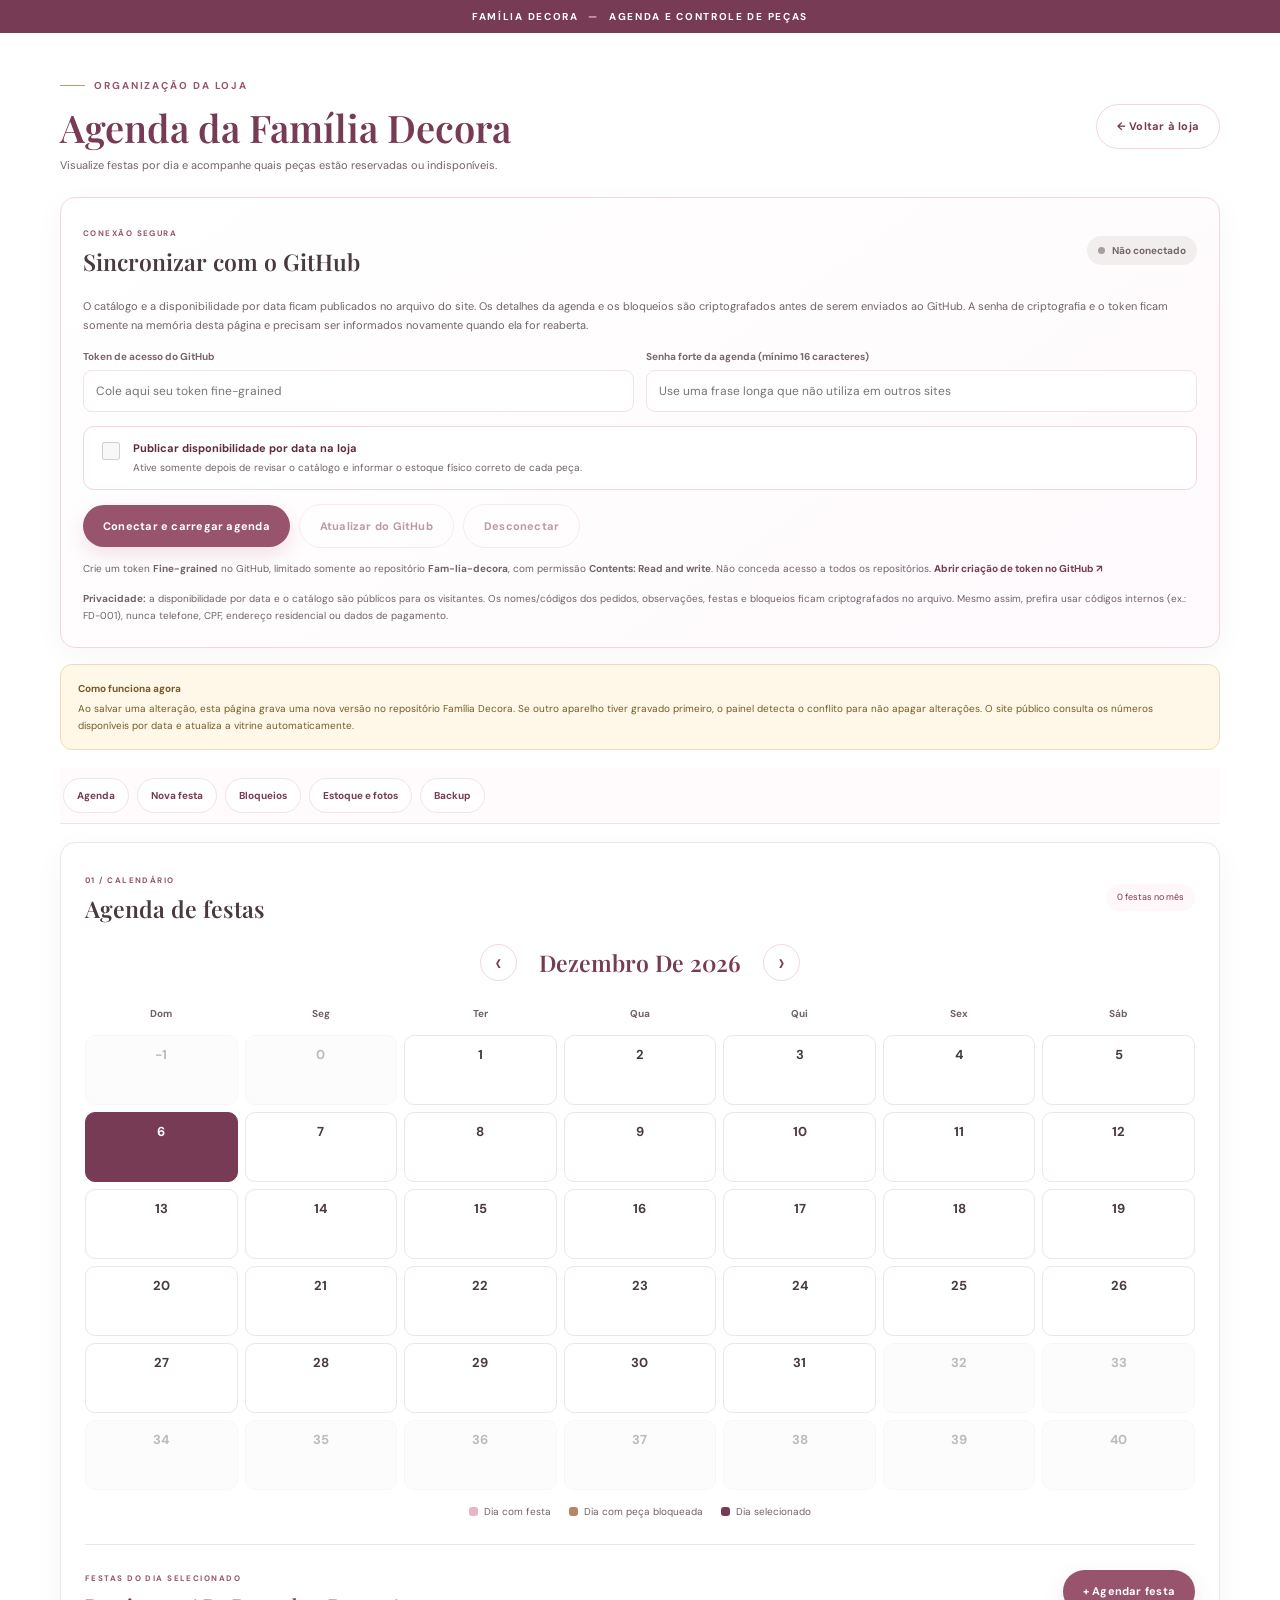
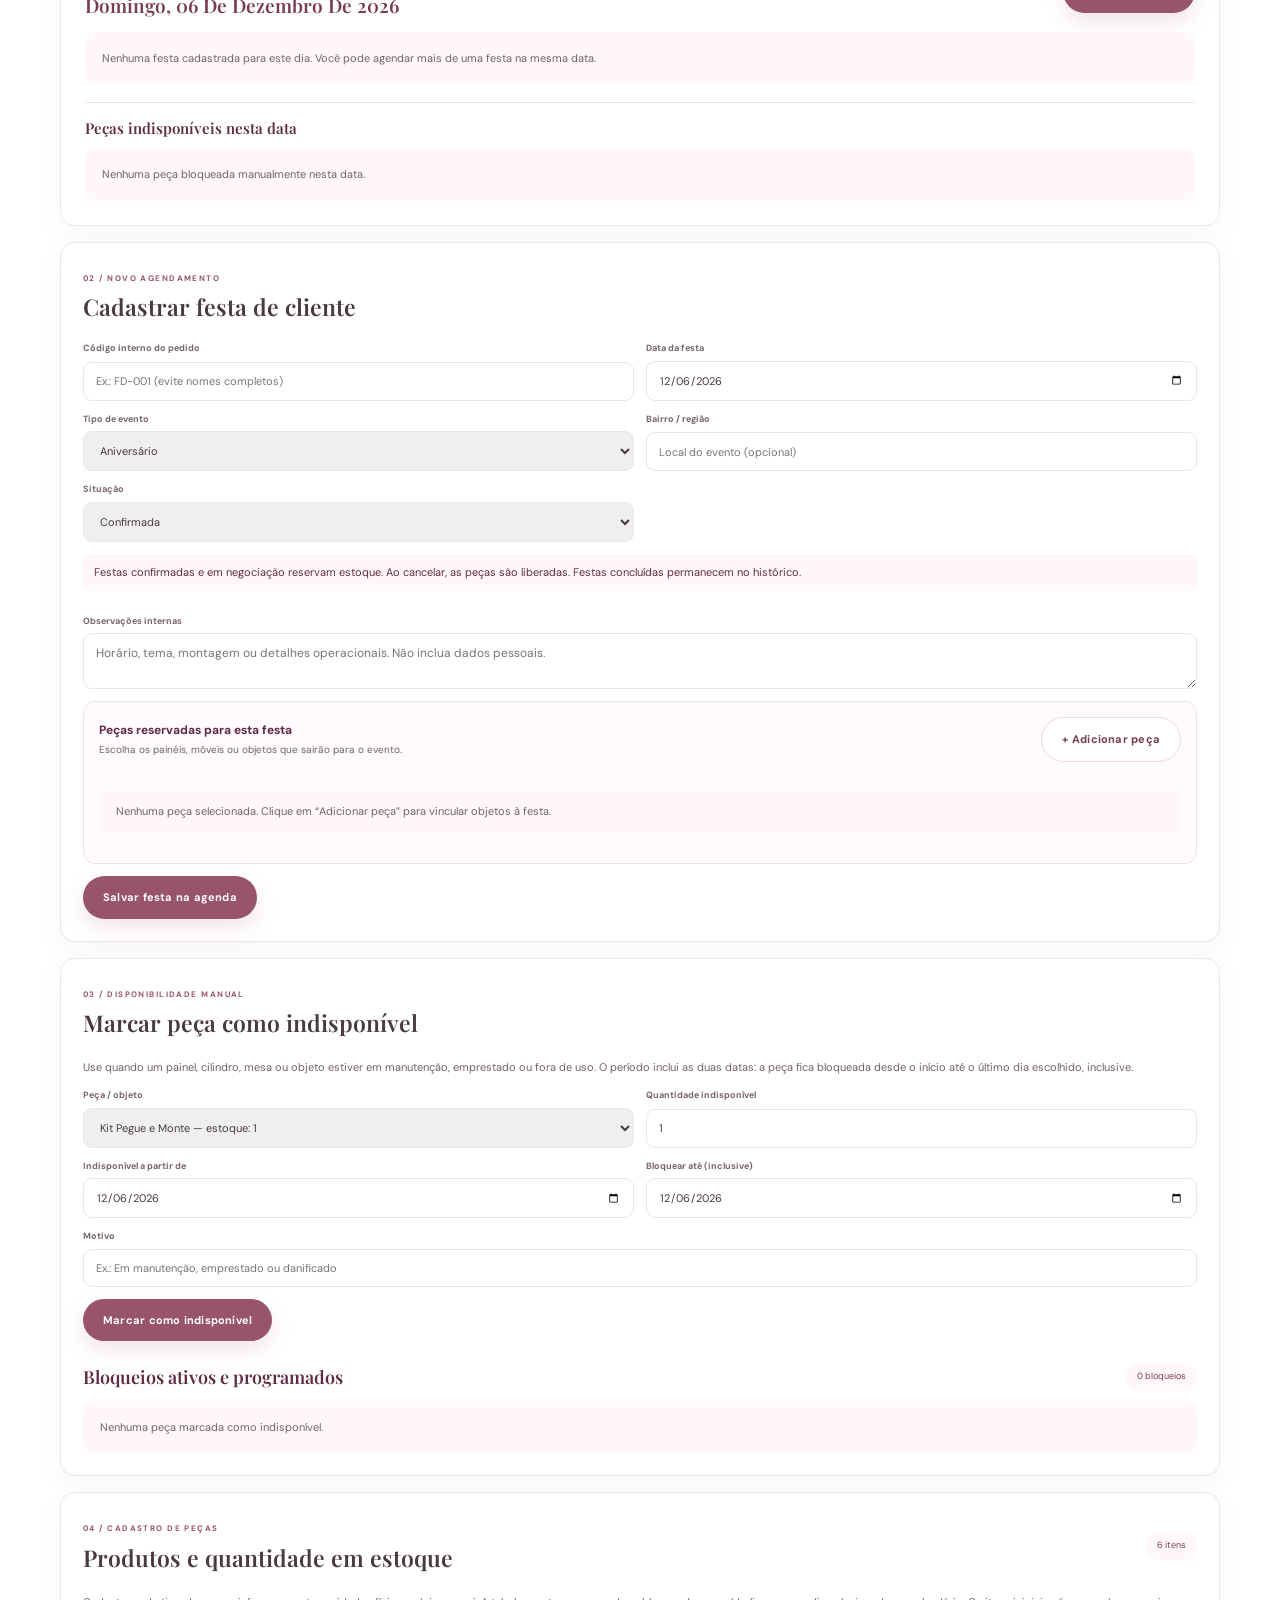
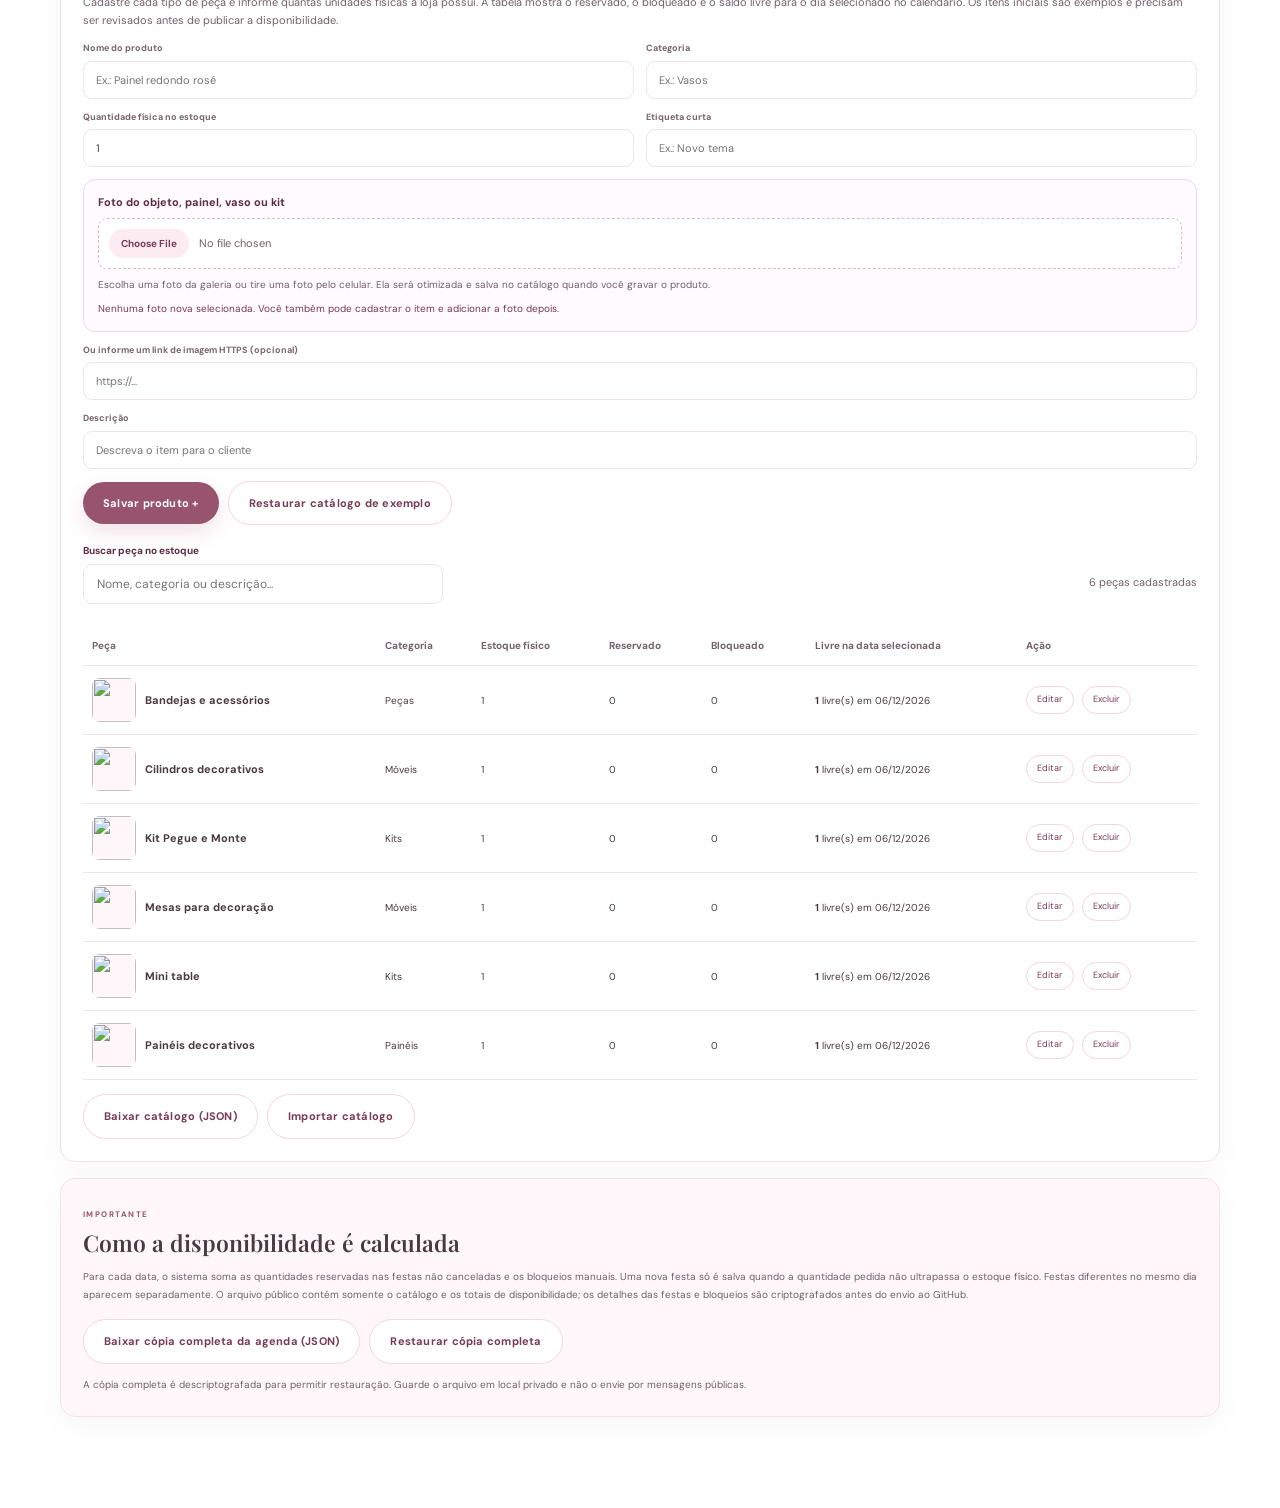
==== commit c438881c: "Melhorar fluxo da loja e organização do painel de gestão" ====
--- a/gestao.html
+++ b/gestao.html
@@ -29,8 +29,11 @@
     <p class="github-security-note"><strong>Privacidade:</strong> a disponibilidade por data e o catálogo são públicos para os visitantes. Os nomes/códigos dos pedidos, observações, festas e bloqueios ficam criptografados no arquivo. Mesmo assim, prefira usar códigos internos (ex.: FD-001), nunca telefone, CPF, endereço residencial ou dados de pagamento.</p>
   </section>
   <div class="local-warning"><strong>Como funciona agora</strong> Ao salvar uma alteração, esta página grava uma nova versão no repositório Família Decora. Se outro aparelho tiver gravado primeiro, o painel detecta o conflito para não apagar alterações. O site público consulta os números disponíveis por data e atualiza a vitrine automaticamente.</div>
+  <nav class="management-shortcuts" aria-label="Atalhos da gestão">
+    <a href="#agenda">Agenda</a><a href="#eventEditorCard">Nova festa</a><a href="#indisponibilidade">Bloqueios</a><a href="#estoque">Estoque e fotos</a><a href="#backup">Backup</a>
+  </nav>
 
-  <section class="management-card agenda-card">
+  <section class="management-card agenda-card" id="agenda">
     <div class="card-heading"><div><span class="card-kicker">01 / Calendário</span><h2>Agenda de festas</h2></div><span class="count-pill" id="monthEventTotal">0 festas no mês</span></div>
     <div class="calendar-toolbar">
       <button class="calendar-nav" id="previousMonth" type="button" aria-label="Mês anterior">‹</button>
@@ -68,7 +71,7 @@
     </form>
   </section>
 
-  <section class="management-card">
+  <section class="management-card" id="indisponibilidade">
     <div class="card-heading"><div><span class="card-kicker">03 / Disponibilidade manual</span><h2>Marcar peça como indisponível</h2></div></div>
     <p class="management-help">Use quando um painel, cilindro, mesa ou objeto estiver em manutenção, emprestado ou fora de uso. O período inclui as duas datas: a peça fica bloqueada desde o início até o último dia escolhido, inclusive.</p>
     <form id="unavailableForm" class="management-form unavailable-form">
@@ -83,7 +86,7 @@
     <div id="unavailableList" class="unavailable-list"></div>
   </section>
 
-  <section class="management-card">
+  <section class="management-card" id="estoque">
     <div class="card-heading"><div><span class="card-kicker">04 / Cadastro de peças</span><h2>Produtos e quantidade em estoque</h2></div><span class="count-pill" id="productTotal">0 itens</span></div>
     <p class="management-help">Cadastre cada tipo de peça e informe quantas unidades físicas a loja possui. A tabela mostra o reservado, o bloqueado e o saldo livre para o dia selecionado no calendário. Os itens iniciais são exemplos e precisam ser revisados antes de publicar a disponibilidade.</p>
     <form id="productForm" class="management-form">
@@ -114,11 +117,17 @@
       <label class="wide">Descrição<input name="description" maxlength="180" required placeholder="Descreva o item para o cliente"></label>
       <div class="wide form-actions"><button class="button button-primary" id="saveProduct" type="submit">Salvar produto +</button><button class="button button-soft" id="cancelEdit" type="button" hidden>Cancelar edição</button><button class="button button-soft" id="restoreProducts" type="button">Restaurar catálogo de exemplo</button></div>
     </form>
+    <div class="inventory-toolbar">
+      <label class="inventory-search">Buscar peça no estoque
+        <input id="productAdminSearch" type="search" placeholder="Nome, categoria ou descrição...">
+      </label>
+      <span class="management-help" id="productVisibleTotal" aria-live="polite"></span>
+    </div>
     <div class="table-scroll inventory-table-wrap"><table class="management-table"><thead><tr><th>Peça</th><th>Categoria</th><th>Estoque físico</th><th>Reservado</th><th>Bloqueado</th><th>Livre na data selecionada</th><th>Ação</th></tr></thead><tbody id="productRows"></tbody></table></div>
     <div class="form-actions export-actions"><button class="button button-soft" id="exportCatalog" type="button">Baixar catálogo (JSON)</button><label class="button button-soft file-button">Importar catálogo<input id="importCatalog" type="file" accept="application/json,.json"></label></div>
   </section>
 
-  <section class="management-card backup-card">
+  <section class="management-card backup-card" id="backup">
     <span class="card-kicker">Importante</span><h2>Como a disponibilidade é calculada</h2>
     <p>Para cada data, o sistema soma as quantidades reservadas nas festas não canceladas e os bloqueios manuais. Uma nova festa só é salva quando a quantidade pedida não ultrapassa o estoque físico. Festas diferentes no mesmo dia aparecem separadamente. O arquivo público contém somente o catálogo e os totais de disponibilidade; os detalhes das festas e bloqueios são criptografados antes do envio ao GitHub.</p>
     <div class="form-actions backup-actions"><button class="button button-soft" id="exportAgenda" type="button">Baixar cópia completa da agenda (JSON)</button><label class="button button-soft file-button">Restaurar cópia completa<input id="importBackup" type="file" accept="application/json,.json"></label></div>
--- a/style.css
+++ b/style.css
@@ -108,3 +108,38 @@
 .add-button:disabled{opacity:.55;cursor:not-allowed;transform:none}
 .quote-availability{grid-column:2/-1;display:block;color:var(--muted);font-size:10px;line-height:1.5;padding-top:2px}
 .quantity button:disabled{opacity:.35;cursor:not-allowed}
+
+
+/* Melhorias de navegação no catálogo e orçamento */
+.catalog-controls{align-items:flex-start;flex-wrap:wrap}
+.catalog-tools{display:flex;align-items:flex-end;gap:10px;flex-wrap:wrap}
+.event-date-control{display:grid;gap:5px;color:var(--rose-deep);font-size:10px;font-weight:700}
+.event-date-control input{height:40px;min-width:170px;border:1px solid var(--line);border-radius:30px;padding:0 13px;background:#fff;color:var(--ink);font:11px var(--sans)}
+.event-date-control input:focus-visible,.search-box:focus-within{outline:3px solid #c68ba1;outline-offset:2px}
+.catalog-date-hint{margin:-4px 0 12px;color:var(--muted);font-size:10px;line-height:1.5}
+.product-actions{display:flex;align-items:center;gap:6px;flex-wrap:wrap;justify-content:flex-end}
+.details-button{border:1px solid var(--line);border-radius:30px;background:#fff;color:var(--rose-dark);padding:9px 11px;font-size:9px;font-weight:700}
+.details-button:hover{background:var(--pink-50);border-color:var(--pink-300)}
+.quote-summary{display:flex;align-items:center;justify-content:space-between;gap:10px;margin-bottom:12px;padding:10px 12px;border-radius:10px;background:var(--pink-50);color:var(--rose-deep);font-size:11px}
+.clear-quote-button{border:0;background:transparent;color:var(--rose-dark);font-size:10px;font-weight:700;text-decoration:underline;text-underline-offset:3px}
+.product-details-dialog{width:min(760px,calc(100% - 28px));max-width:760px;max-height:min(88dvh,780px);padding:0;border:0;border-radius:18px;box-shadow:0 24px 90px rgba(45,25,35,.28);overflow:auto}
+.product-details-dialog::backdrop{background:rgba(43,28,36,.58);backdrop-filter:blur(3px)}
+.product-details-panel{position:relative;display:grid;grid-template-columns:minmax(0,1.05fr) minmax(0,.95fr);min-height:390px;background:#fff}
+.product-details-close{position:absolute;right:14px;top:14px;z-index:2;width:40px;height:40px;background:rgba(255,255,255,.94);box-shadow:0 3px 16px rgba(0,0,0,.08)}
+.product-details-image{width:100%;height:100%;min-height:390px;max-height:570px;object-fit:cover;background:var(--pink-50)}
+.product-details-copy{align-self:center;padding:38px 30px}
+.photo-label-inline{display:inline-block;margin-top:8px;color:var(--rose);font-size:9px;font-weight:700;text-transform:uppercase;letter-spacing:.1em}
+.product-details-copy h2{margin:9px 0;font:600 clamp(25px,4vw,36px)/1.15 var(--serif);color:#51404a}
+.product-details-copy>p{color:var(--muted);font-size:12px;line-height:1.8}
+.product-details-availability{margin:20px 0;padding:11px 12px;border-radius:10px;background:var(--pink-50)}
+.product-details-copy button:disabled{opacity:.55;cursor:not-allowed}
+@media(max-width:680px){
+  .catalog-tools{width:100%;display:grid;grid-template-columns:1fr}
+  .event-date-control input{width:100%}
+  .product-details-dialog{width:calc(100% - 22px);max-height:90dvh}
+  .product-details-panel{grid-template-columns:1fr}
+  .product-details-image{height:230px;min-height:0;max-height:230px}
+  .product-details-copy{padding:22px}
+  .product-details-copy h2{font-size:28px}
+  .product-actions{justify-content:flex-start}
+}
--- a/gestao.css
+++ b/gestao.css
@@ -189,3 +189,18 @@
   .product-image-preview{align-items:flex-start}
   .product-image-preview img{width:92px;height:88px;flex-basis:92px}
 }
+
+
+/* Navegação rápida e organização do estoque no painel */
+.management-shortcuts{position:sticky;top:0;z-index:15;display:flex;gap:8px;overflow-x:auto;padding:10px 3px;margin:12px 0 18px;background:rgba(255,250,252,.96);backdrop-filter:blur(10px);border-bottom:1px solid var(--line);scrollbar-width:thin}
+.management-shortcuts a{flex:0 0 auto;padding:9px 13px;border:1px solid var(--line);border-radius:30px;background:#fff;color:var(--rose-dark);font-size:10px;font-weight:700;text-decoration:none}
+.management-shortcuts a:hover,.management-shortcuts a:focus-visible{background:var(--rose);border-color:var(--rose);color:#fff}
+.management-card[id],#eventEditorCard{scroll-margin-top:78px}
+.inventory-toolbar{display:flex;align-items:end;justify-content:space-between;gap:12px;margin:18px 0 10px}
+.inventory-search{display:grid;gap:6px;min-width:min(100%,360px);color:var(--rose-deep);font-size:10px;font-weight:700}
+.inventory-search input{width:100%;min-width:0;padding:11px 13px;border:1px solid var(--line);border-radius:9px;background:#fff;color:var(--ink);font:12px var(--sans)}
+.inventory-search input:focus-visible{outline:3px solid #c68ba1;outline-offset:2px}
+.inventory-product-name{display:flex;align-items:center;gap:9px;min-width:160px}
+.inventory-product-name img{width:44px;height:44px;flex:0 0 44px;object-fit:cover;border-radius:8px;background:var(--pink-50)}
+.inventory-product-name strong{font-size:11px}
+@media(max-width:650px){.inventory-toolbar{align-items:stretch;flex-direction:column}.inventory-search{min-width:0}.management-shortcuts{margin-inline:-3px}}
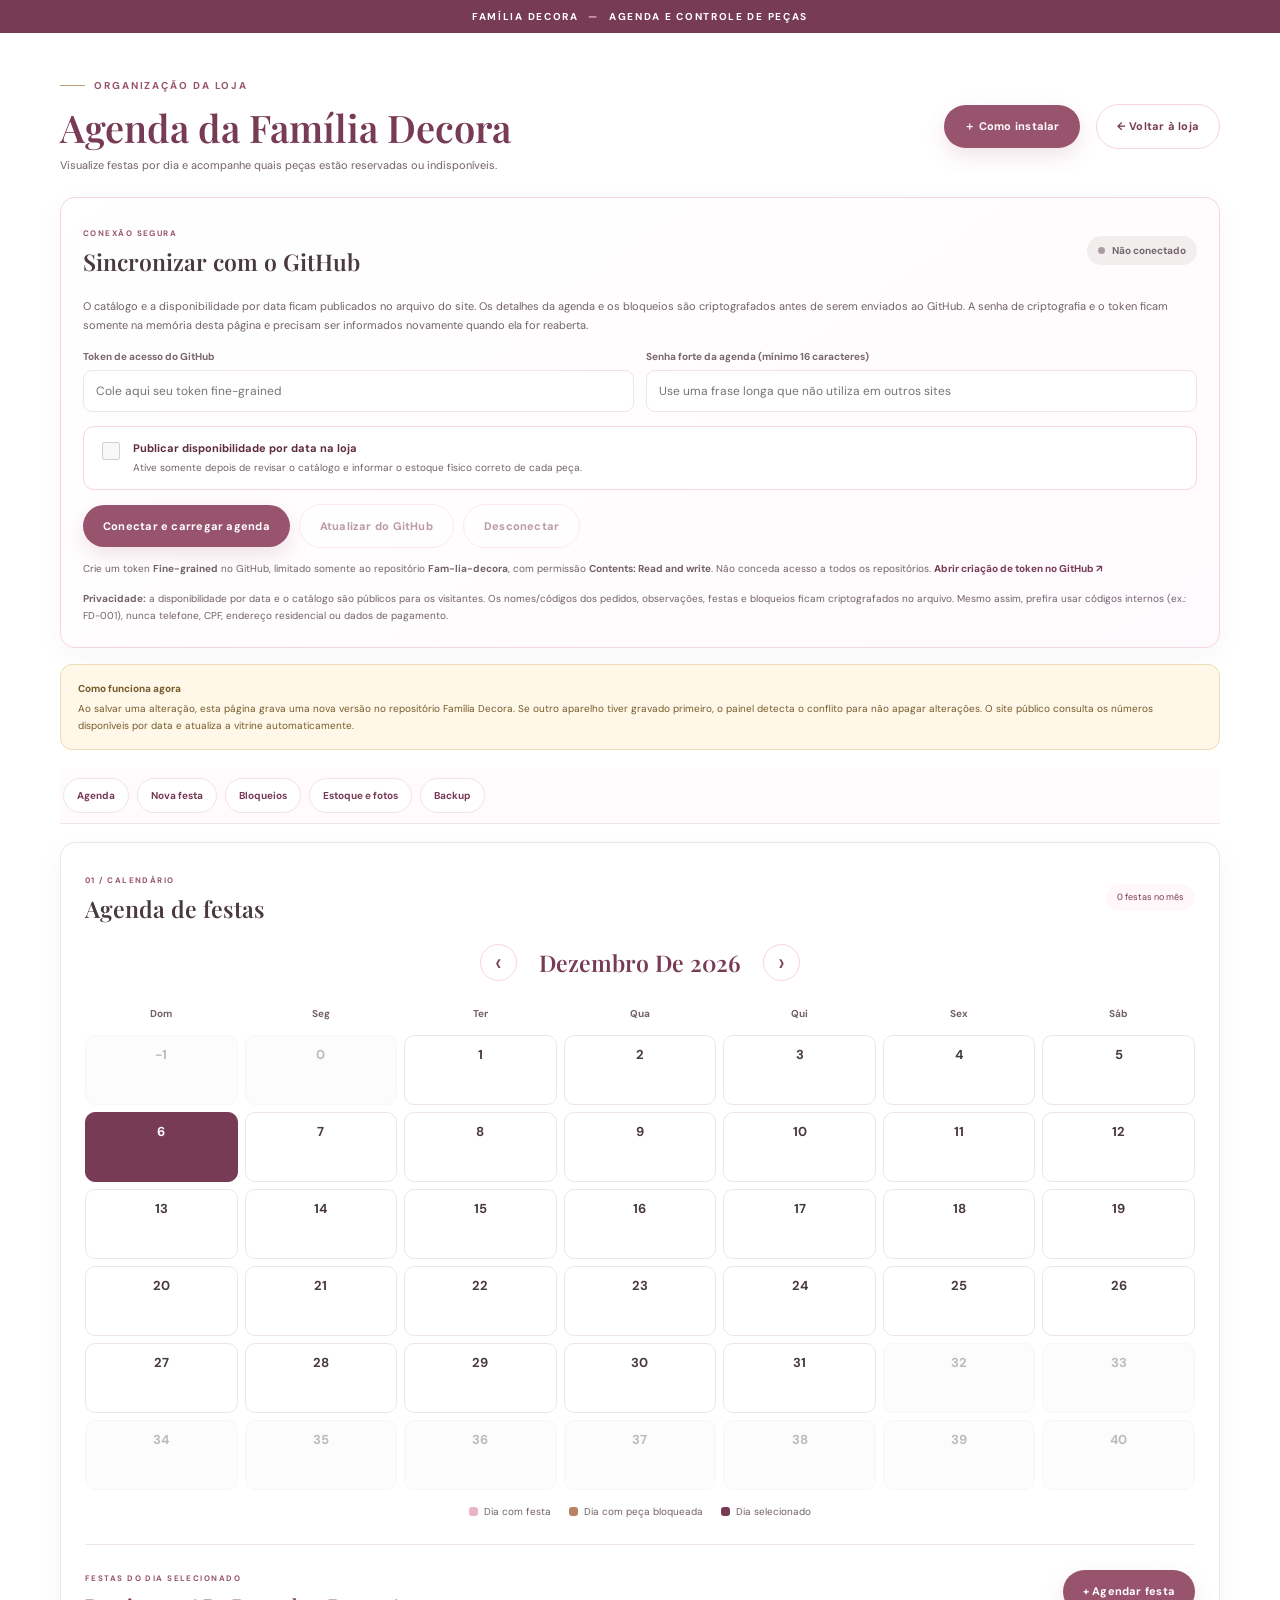
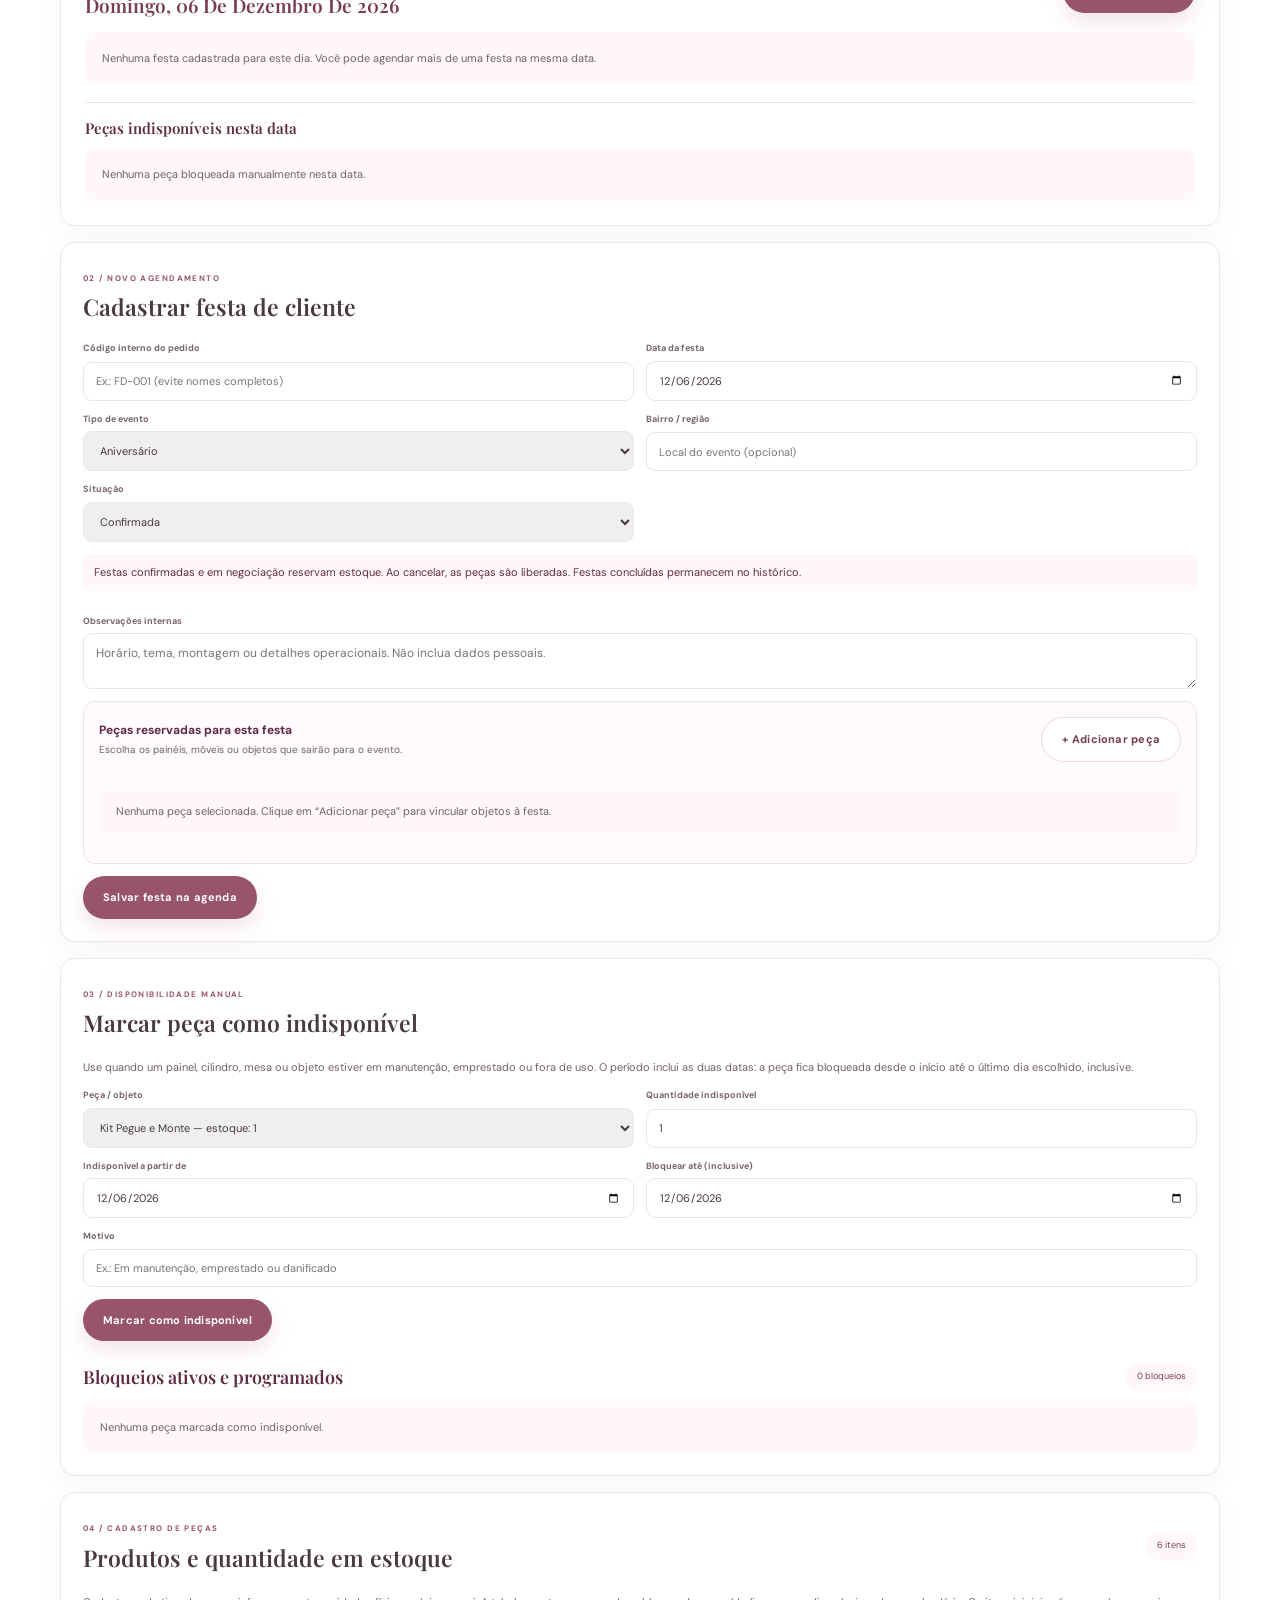
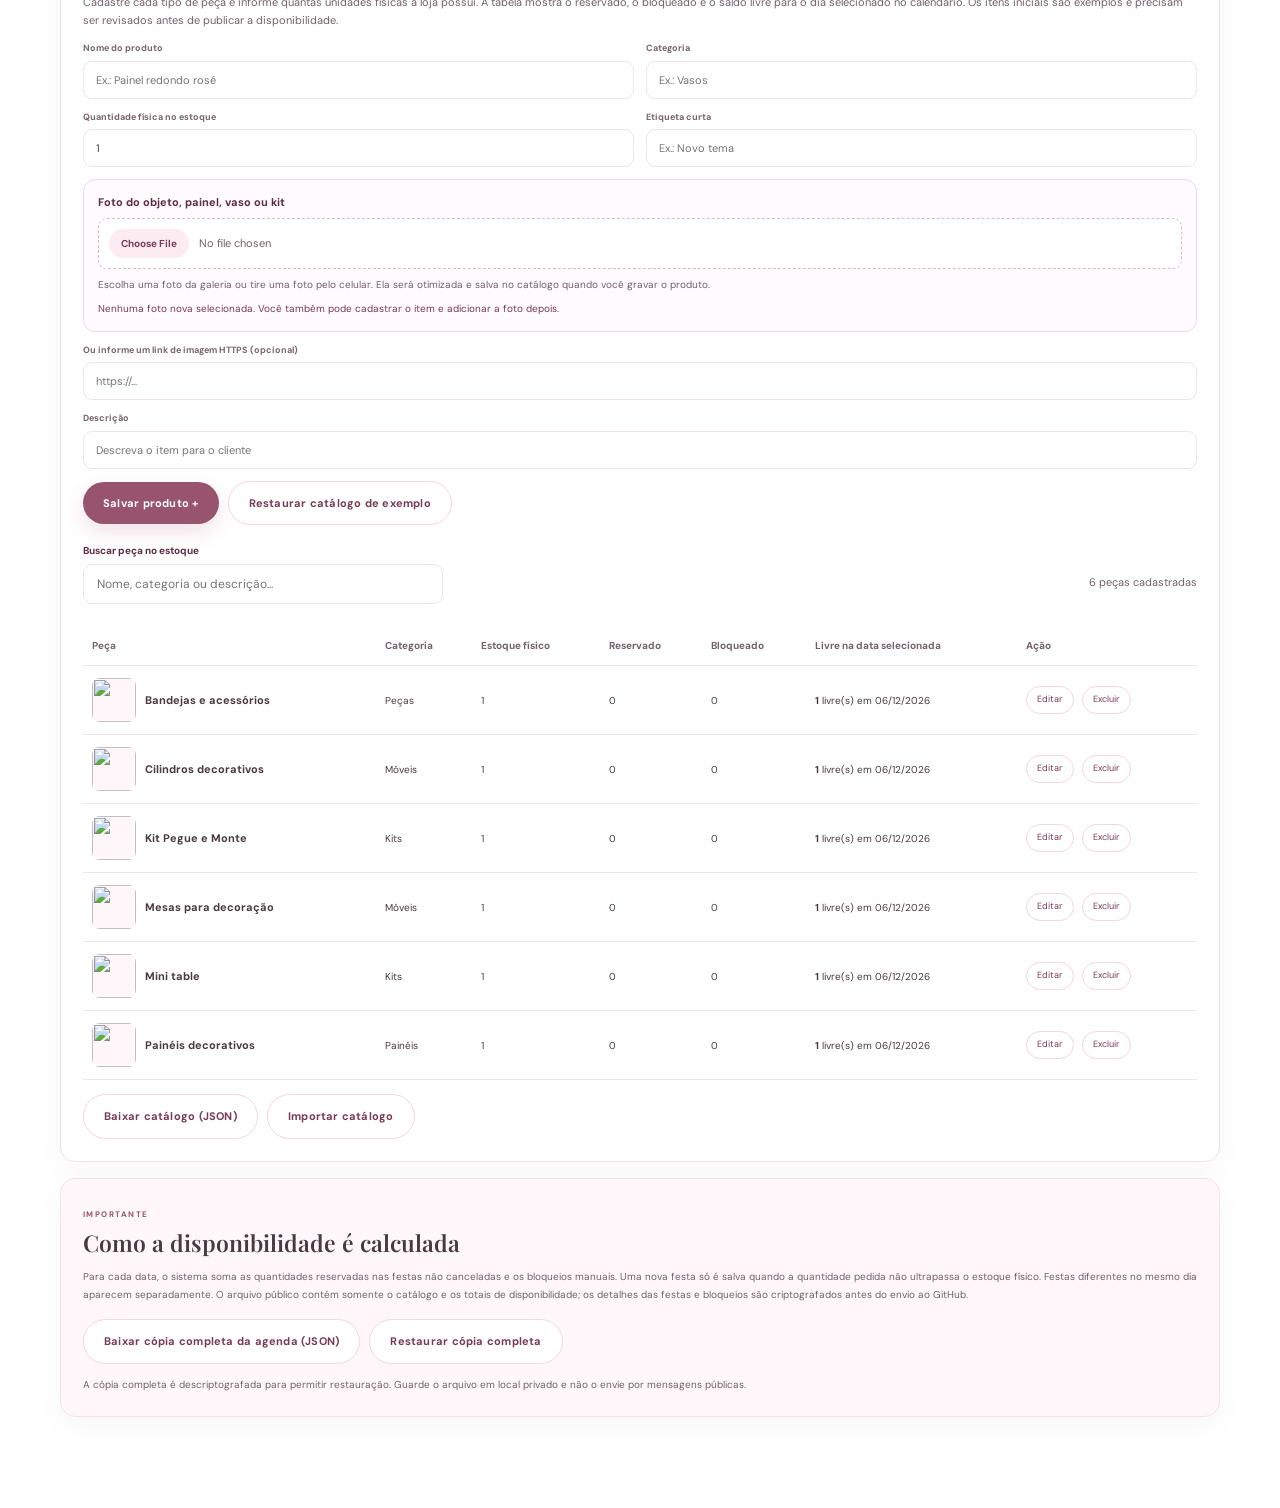
==== commit e4f3c779: "Transformar painel de gestão em aplicativo instalável" ====
--- a/gestao.html
+++ b/gestao.html
@@ -3,7 +3,14 @@
 <head>
 <meta charset="utf-8"><meta name="viewport" content="width=device-width,initial-scale=1">
 <meta name="robots" content="noindex,nofollow">
-<title>Área da equipe | Família Decora</title>
+<meta name="theme-color" content="#98536d">
+<meta name="mobile-web-app-capable" content="yes">
+<meta name="apple-mobile-web-app-capable" content="yes">
+<meta name="apple-mobile-web-app-title" content="Gestão FD">
+<link rel="manifest" href="manifest-gestao.webmanifest">
+<link rel="apple-touch-icon" href="assets/gestao-icon-192.png">
+<link rel="icon" type="image/png" sizes="192x192" href="assets/gestao-icon-192.png">
+<title>Gestão Família Decora | Aplicativo</title>
 <link rel="preconnect" href="https://fonts.googleapis.com"><link rel="preconnect" href="https://fonts.gstatic.com" crossorigin>
 <link href="https://fonts.googleapis.com/css2?family=DM+Sans:wght@400;500;600;700&family=Playfair+Display:wght@500;600;700&display=swap" rel="stylesheet">
 <link rel="stylesheet" href="style.css"><link rel="stylesheet" href="gestao.css">
@@ -11,7 +18,14 @@
 <body>
 <div class="announcement">FAMÍLIA DECORA <span>—</span> AGENDA E CONTROLE DE PEÇAS</div>
 <main class="container management">
-  <div class="management-header"><div><div class="eyebrow"><span></span> Organização da loja</div><h1>Agenda da Família Decora</h1><p>Visualize festas por dia e acompanhe quais peças estão reservadas ou indisponíveis.</p></div><a class="button button-soft" href="index.html">← Voltar à loja</a></div>
+  <div class="management-header">
+    <div><div class="eyebrow"><span></span> Organização da loja</div><h1>Agenda da Família Decora</h1><p>Visualize festas por dia e acompanhe quais peças estão reservadas ou indisponíveis.</p></div>
+    <div class="management-header-actions">
+      <button class="button button-primary install-app-button" id="installApp" type="button">＋ Como instalar</button>
+      <span class="app-install-status" id="appInstallStatus" role="status" aria-live="polite"></span>
+      <a class="button button-soft" href="index.html">← Voltar à loja</a>
+    </div>
+  </div>
   <section class="management-card github-connection" aria-labelledby="githubConnectionTitle">
     <div class="card-heading"><div><span class="card-kicker">Conexão segura</span><h2 id="githubConnectionTitle">Sincronizar com o GitHub</h2></div><span class="github-status" id="githubStatus" role="status" aria-live="polite">Não conectado</span></div>
     <p class="management-help">O catálogo e a disponibilidade por data ficam publicados no arquivo do site. Os detalhes da agenda e os bloqueios são criptografados antes de serem enviados ao GitHub. A senha de criptografia e o token ficam somente na memória desta página e precisam ser informados novamente quando ela for reaberta.</p>
@@ -134,5 +148,38 @@
     <p class="github-security-note">A cópia completa é descriptografada para permitir restauração. Guarde o arquivo em local privado e não o envie por mensagens públicas.</p>
   </section>
 </main>
+<dialog class="install-help-dialog" id="installHelpDialog" aria-labelledby="installHelpTitle">
+  <div class="install-help-content">
+    <div class="card-heading">
+      <div><span class="card-kicker">Família Decora</span><h2 id="installHelpTitle">Instalar o aplicativo</h2></div>
+      <button class="calendar-nav" id="closeInstallHelp" type="button" aria-label="Fechar instruções">×</button>
+    </div>
+    <p id="installHelpIntro" class="management-help">Adicione a gestão à tela inicial para abrir diretamente como um aplicativo.</p>
+    <ol id="androidInstallSteps" class="install-steps" hidden>
+      <li>Abra este painel no <strong>Google Chrome</strong>.</li>
+      <li>Toque no menu de três pontinhos (⋮).</li>
+      <li>Escolha <strong>Instalar app</strong> ou <strong>Adicionar à tela inicial</strong>.</li>
+      <li>Confirme em <strong>Instalar</strong> ou <strong>Adicionar</strong>.</li>
+    </ol>
+    <ol id="iosInstallSteps" class="install-steps" hidden>
+      <li>Abra este endereço no <strong>Safari</strong> do iPhone ou iPad.</li>
+      <li>Toque em <strong>Compartilhar</strong>.</li>
+      <li>Escolha <strong>Adicionar à Tela de Início</strong>.</li>
+      <li>Ative <strong>Abrir como App</strong>, se essa opção aparecer, e toque em <strong>Adicionar</strong>.</li>
+    </ol>
+    <ol id="desktopInstallSteps" class="install-steps" hidden>
+      <li>Abra o painel no <strong>Google Chrome</strong> ou <strong>Microsoft Edge</strong>.</li>
+      <li>Use o ícone de instalação na barra de endereço ou abra o menu do navegador.</li>
+      <li>Selecione <strong>Instalar Família Decora — Gestão</strong> e confirme.</li>
+    </ol>
+    <ol id="genericInstallSteps" class="install-steps" hidden>
+      <li>Abra o menu do navegador.</li>
+      <li>Procure <strong>Instalar app</strong> ou <strong>Adicionar à tela inicial</strong>.</li>
+      <li>Confirme a adição do aplicativo.</li>
+    </ol>
+    <p class="install-important"><strong>Importante:</strong> o aplicativo precisa de internet para consultar e salvar agenda, estoque e fotos no GitHub. A instalação cria um acesso direto; não habilita edição offline.</p>
+    <div class="form-actions"><button class="button button-primary" id="closeInstallHelpAction" type="button">Entendi</button></div>
+  </div>
+</dialog>
 <script src="gestao.js"></script>
 </body></html>
--- a/style.css
+++ b/style.css
@@ -143,3 +143,11 @@
   .product-details-copy h2{font-size:28px}
   .product-actions{justify-content:flex-start}
 }
+
+
+/* Atalho flutuante para voltar ao orçamento sem interromper a escolha dos produtos */
+.floating-quote-button{position:fixed;right:20px;bottom:20px;z-index:35;display:flex;align-items:center;gap:10px;padding:13px 17px;border:0;border-radius:30px;background:var(--rose-dark);color:#fff;box-shadow:0 8px 28px rgba(85,43,61,.24);font:700 11px var(--sans)}
+.floating-quote-button b{display:grid;place-items:center;min-width:22px;height:22px;padding:0 5px;border-radius:50%;background:#fff;color:var(--rose-dark);font-size:10px}
+.floating-quote-button[hidden]{display:none}
+.floating-quote-button:focus-visible{outline:3px solid #c68ba1;outline-offset:3px}
+@media(max-width:680px){.floating-quote-button{right:13px;bottom:13px;left:13px;justify-content:center}}
--- a/gestao.css
+++ b/gestao.css
@@ -204,3 +204,26 @@
 .inventory-product-name img{width:44px;height:44px;flex:0 0 44px;object-fit:cover;border-radius:8px;background:var(--pink-50)}
 .inventory-product-name strong{font-size:11px}
 @media(max-width:650px){.inventory-toolbar{align-items:stretch;flex-direction:column}.inventory-search{min-width:0}.management-shortcuts{margin-inline:-3px}}
+
+
+/* Acesso e instruções para instalar o painel como aplicativo */
+.management-header-actions{display:flex;align-items:center;justify-content:flex-end;gap:8px;flex-wrap:wrap}
+.install-app-button{white-space:nowrap}
+.app-install-status{font-size:9px;color:var(--rose-dark);font-weight:700}
+.install-help-dialog{width:min(520px,calc(100% - 24px));max-width:520px;max-height:88dvh;padding:0;border:0;border-radius:16px;box-shadow:0 24px 80px rgba(45,25,35,.26);overflow:auto}
+.install-help-dialog::backdrop{background:rgba(43,28,36,.55);backdrop-filter:blur(3px)}
+.install-help-content{padding:22px}
+.install-help-content .card-heading{align-items:flex-start}
+.install-help-content .card-heading h2{margin:4px 0;font:600 24px var(--serif);color:var(--ink)}
+.install-steps{padding-left:22px;margin:17px 0;display:grid;gap:12px;color:var(--ink);font-size:12px;line-height:1.65}
+.install-steps[hidden]{display:none}
+.install-steps li::marker{color:var(--rose)}
+.install-important{padding:12px 13px;background:#fff8e9;border:1px solid #efdcb6;border-radius:10px;color:#765a28;font-size:10px;line-height:1.7;margin:18px 0}
+.install-help-dialog :focus-visible{outline:3px solid #c68ba1;outline-offset:3px}
+@media(max-width:650px){
+  .management-header{align-items:flex-start;flex-direction:column}
+  .management-header-actions{width:100%;justify-content:flex-start}
+  .management-header-actions .button{flex:1 1 auto}
+  .app-install-status{width:100%}
+  .install-help-content{padding:18px}
+}
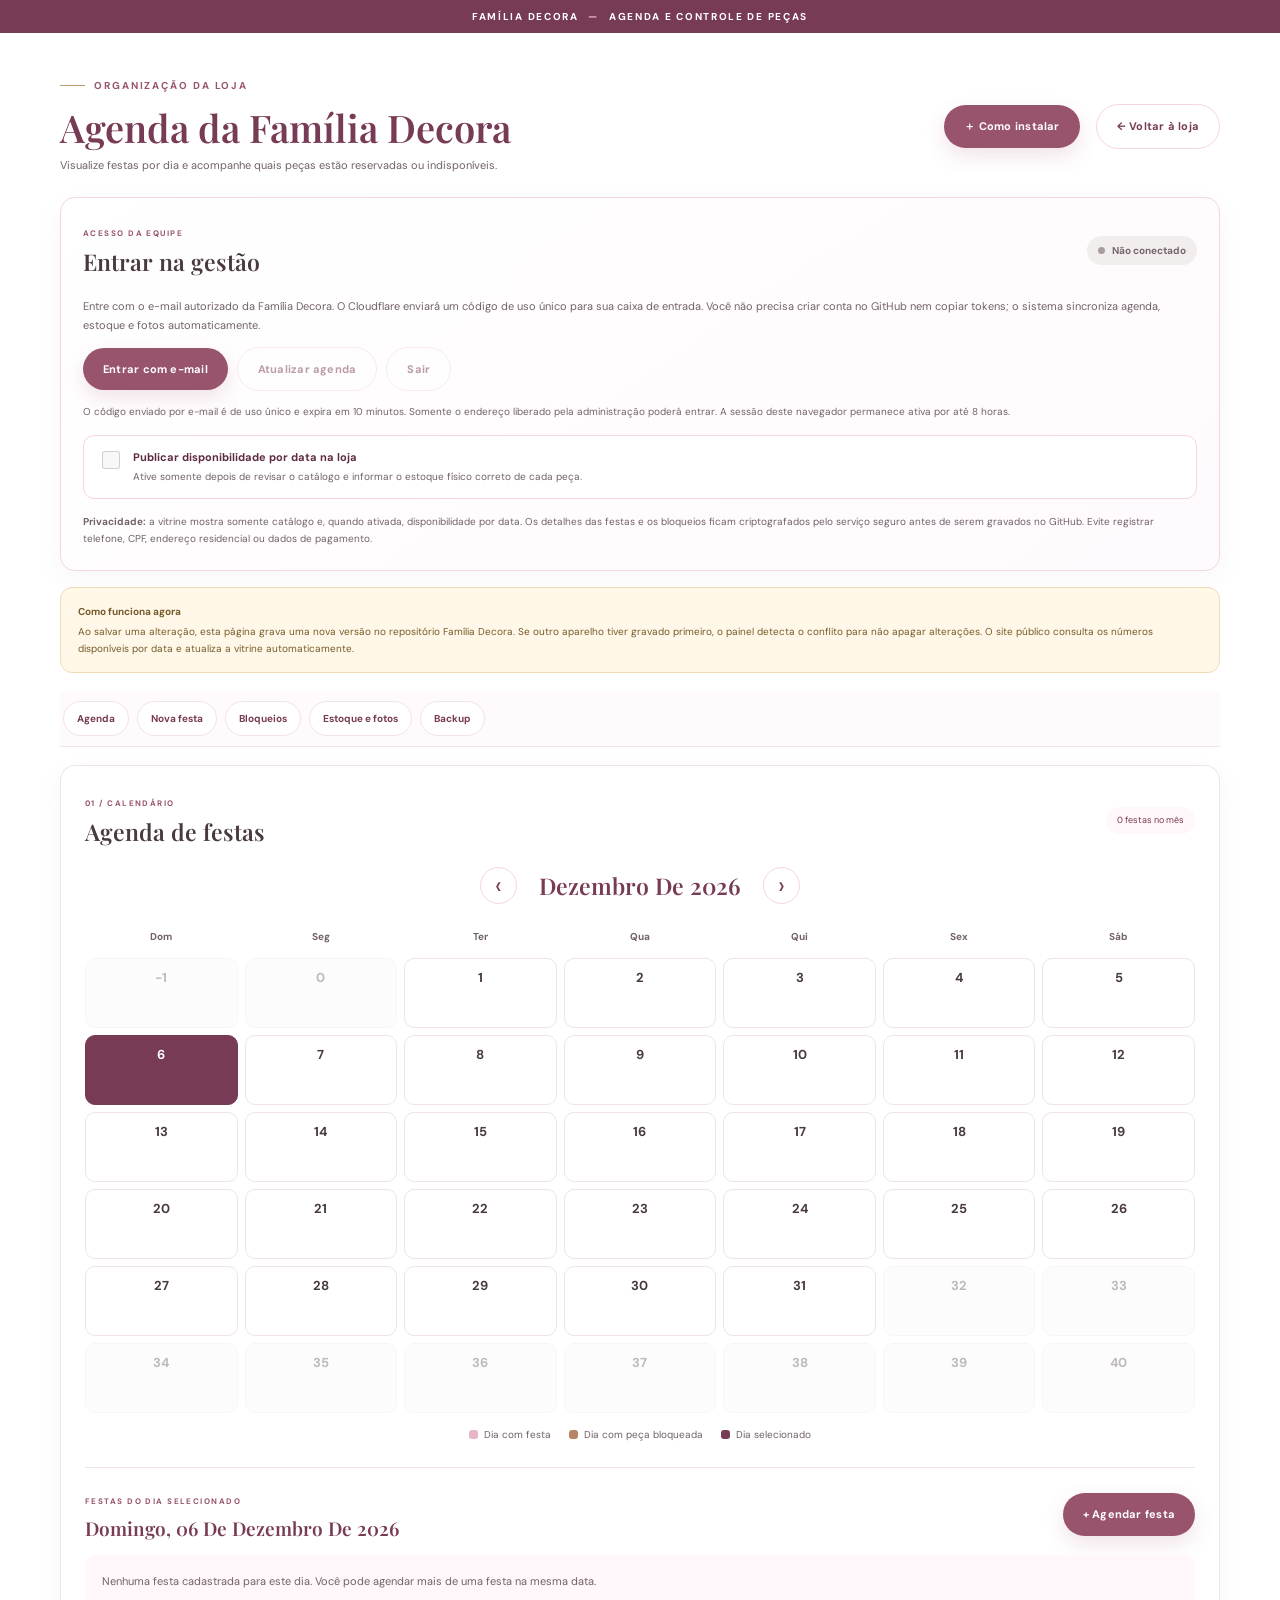
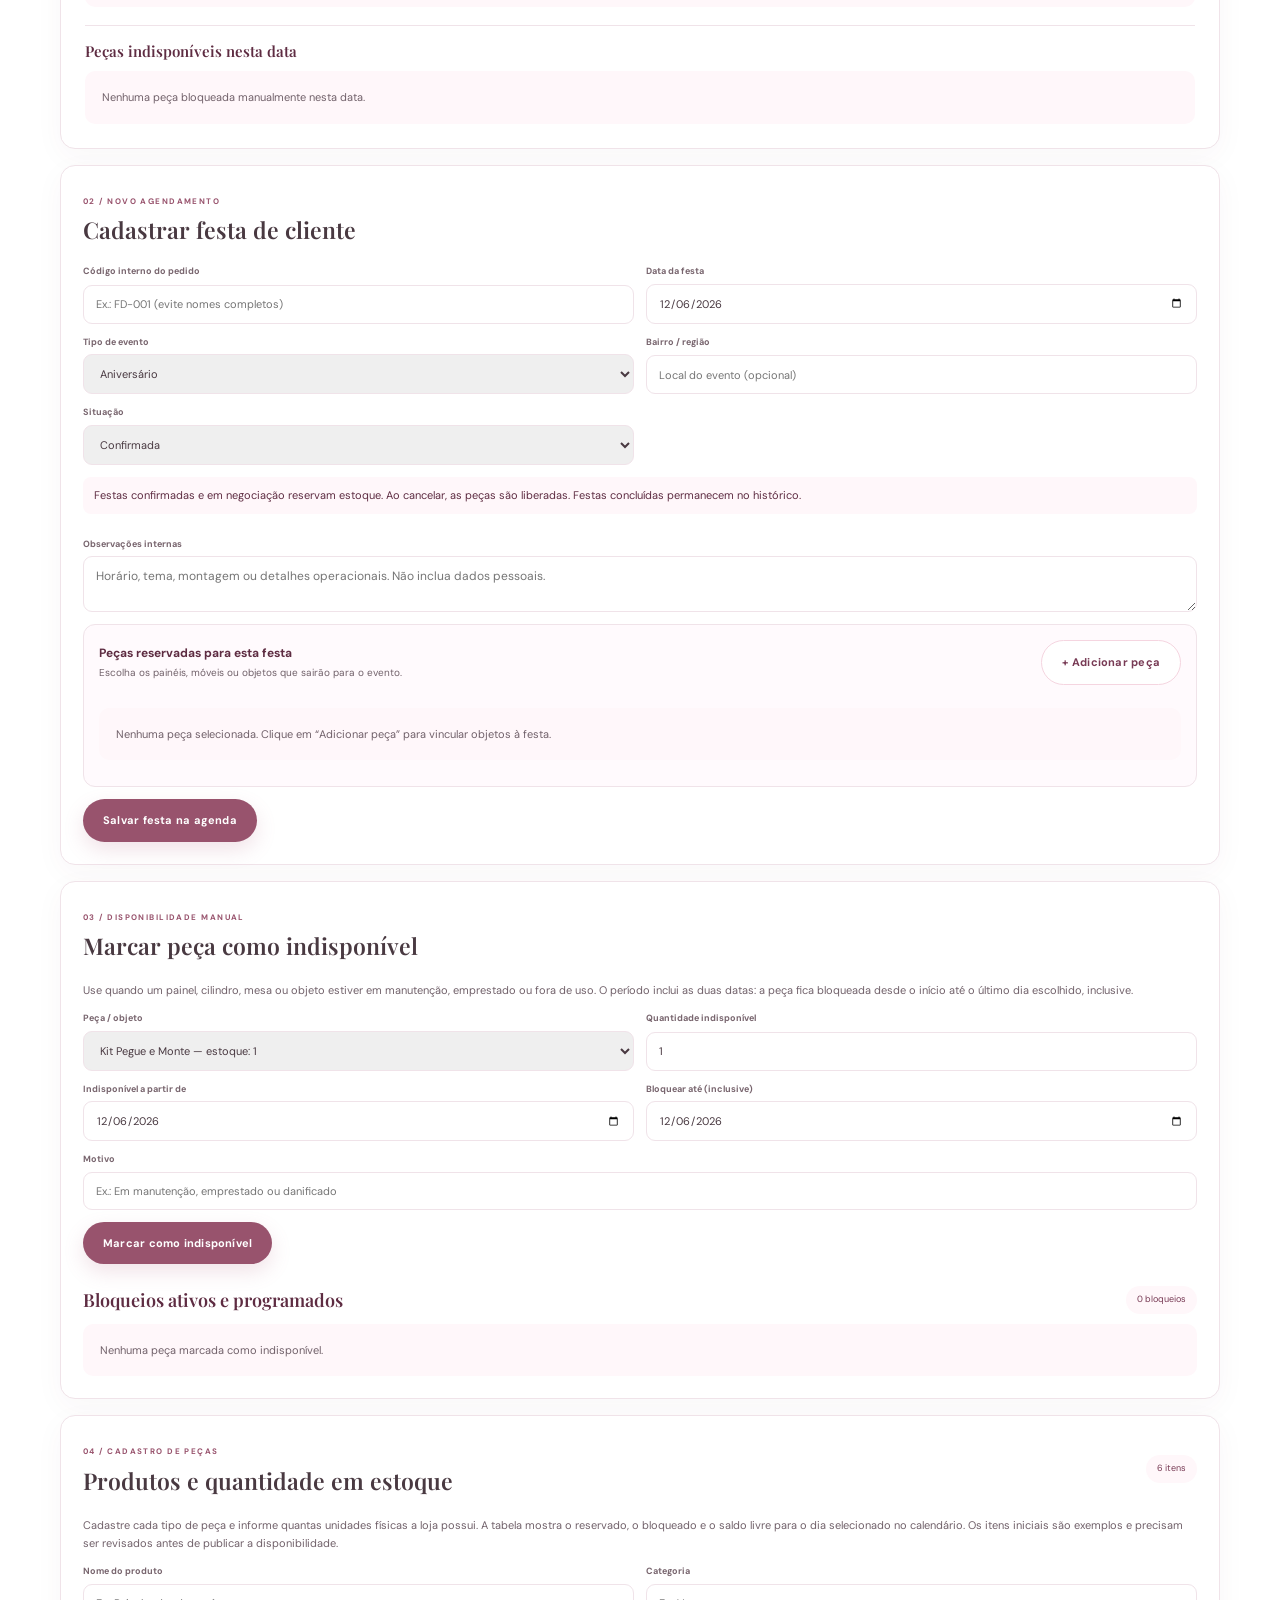
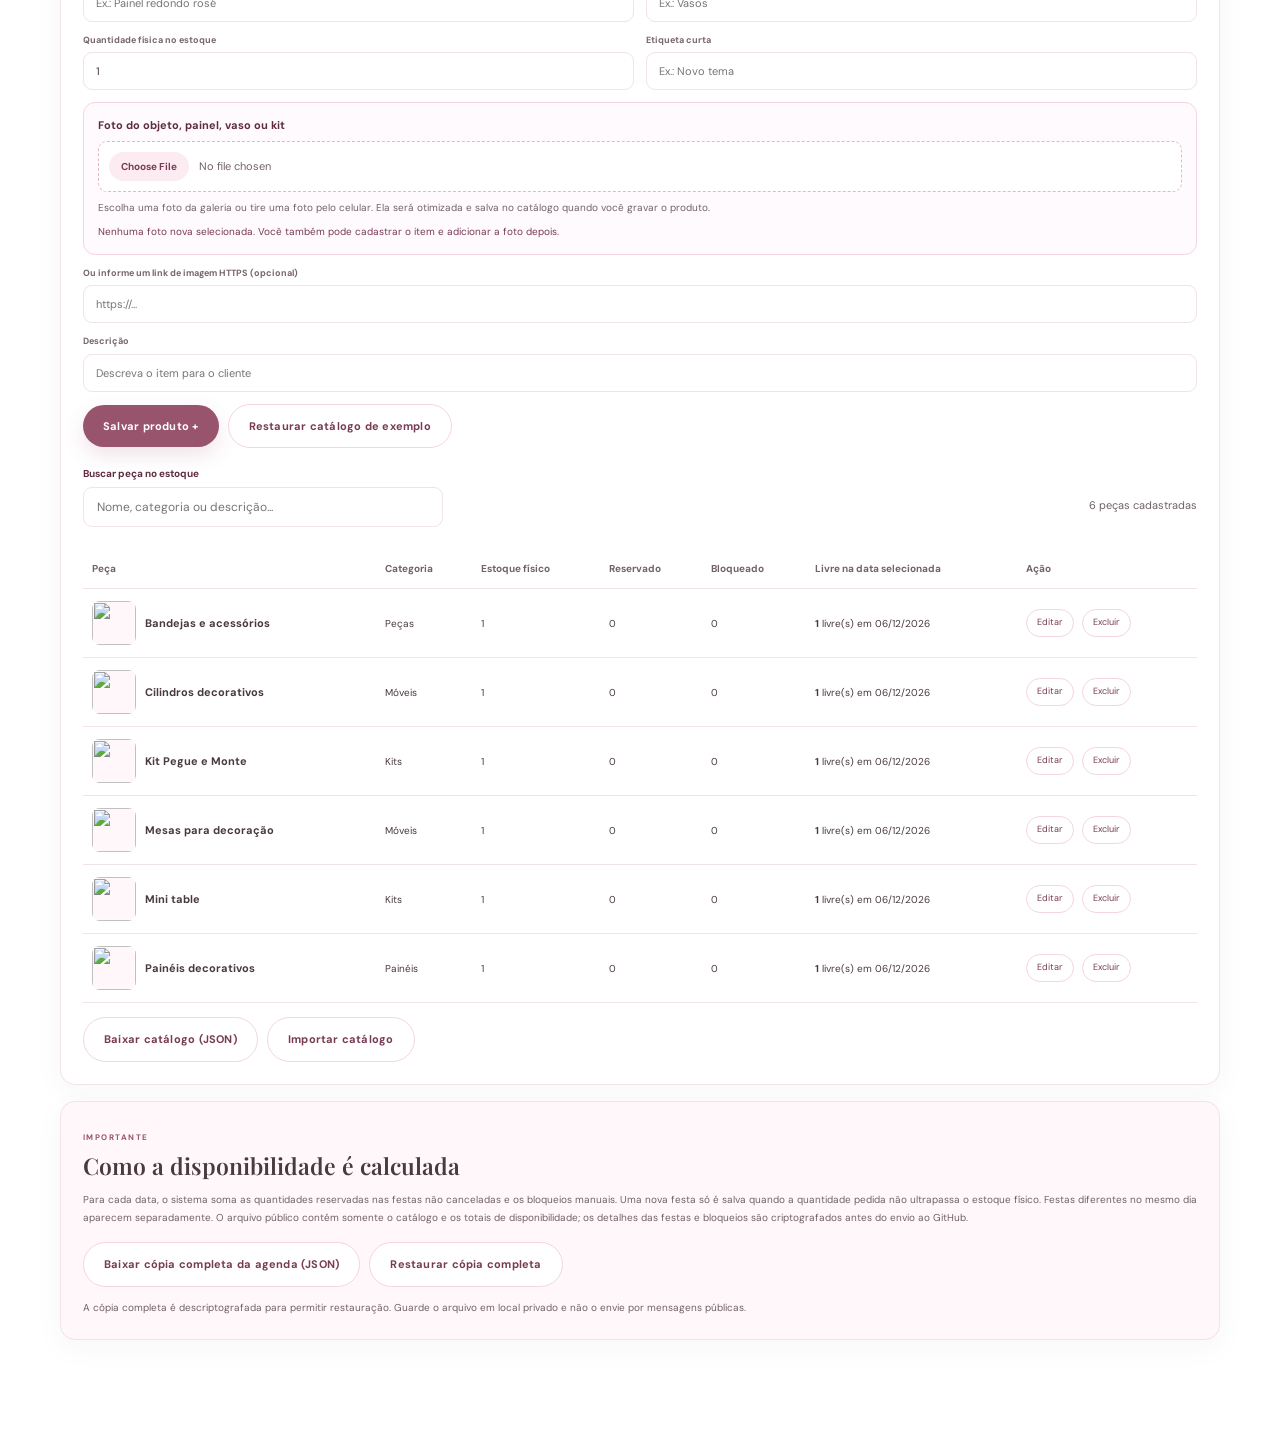
==== commit 95921571: "Implementar login por e-mail e API segura para a gestão" ====
--- a/gestao.html
+++ b/gestao.html
@@ -27,20 +27,16 @@
     </div>
   </div>
   <section class="management-card github-connection" aria-labelledby="githubConnectionTitle">
-    <div class="card-heading"><div><span class="card-kicker">Conexão segura</span><h2 id="githubConnectionTitle">Sincronizar com o GitHub</h2></div><span class="github-status" id="githubStatus" role="status" aria-live="polite">Não conectado</span></div>
-    <p class="management-help">O catálogo e a disponibilidade por data ficam publicados no arquivo do site. Os detalhes da agenda e os bloqueios são criptografados antes de serem enviados ao GitHub. A senha de criptografia e o token ficam somente na memória desta página e precisam ser informados novamente quando ela for reaberta.</p>
-    <div class="github-credentials">
-      <label>Token de acesso do GitHub<input id="githubToken" type="password" autocomplete="off" spellcheck="false" placeholder="Cole aqui seu token fine-grained"></label>
-      <label>Senha forte da agenda (mínimo 16 caracteres)<input id="agendaPassphrase" type="password" autocomplete="new-password" minlength="16" placeholder="Use uma frase longa que não utiliza em outros sites"></label>
+    <div class="card-heading"><div><span class="card-kicker">Acesso da equipe</span><h2 id="githubConnectionTitle">Entrar na gestão</h2></div><span class="github-status" id="githubStatus" role="status" aria-live="polite">Não conectado</span></div>
+    <p class="management-help">Entre com o e-mail autorizado da Família Decora. O Cloudflare enviará um código de uso único para sua caixa de entrada. Você não precisa criar conta no GitHub nem copiar tokens; o sistema sincroniza agenda, estoque e fotos automaticamente.</p>
+    <div class="form-actions github-actions">
+      <button class="button button-primary" id="connectGithub" type="button">Entrar com e-mail</button>
+      <button class="button button-soft" id="refreshGithub" type="button" disabled>Atualizar agenda</button>
+      <button class="button button-soft" id="disconnectGithub" type="button" disabled>Sair</button>
     </div>
+    <p class="github-security-note">O código enviado por e-mail é de uso único e expira em 10 minutos. Somente o endereço liberado pela administração poderá entrar. A sessão deste navegador permanece ativa por até 8 horas.</p>
     <label class="publish-availability-control"><input id="publishAvailability" type="checkbox" disabled><span><strong>Publicar disponibilidade por data na loja</strong><small>Ative somente depois de revisar o catálogo e informar o estoque físico correto de cada peça.</small></span></label>
-    <div class="form-actions github-actions">
-      <button class="button button-primary" id="connectGithub" type="button">Conectar e carregar agenda</button>
-      <button class="button button-soft" id="refreshGithub" type="button" disabled>Atualizar do GitHub</button>
-      <button class="button button-soft" id="disconnectGithub" type="button" disabled>Desconectar</button>
-    </div>
-    <p class="github-security-note">Crie um token <strong>Fine-grained</strong> no GitHub, limitado somente ao repositório <strong>Fam-lia-decora</strong>, com permissão <strong>Contents: Read and write</strong>. Não conceda acesso a todos os repositórios. <a href="https://github.com/settings/personal-access-tokens/new" target="_blank" rel="noopener noreferrer">Abrir criação de token no GitHub ↗</a></p>
-    <p class="github-security-note"><strong>Privacidade:</strong> a disponibilidade por data e o catálogo são públicos para os visitantes. Os nomes/códigos dos pedidos, observações, festas e bloqueios ficam criptografados no arquivo. Mesmo assim, prefira usar códigos internos (ex.: FD-001), nunca telefone, CPF, endereço residencial ou dados de pagamento.</p>
+    <p class="github-security-note"><strong>Privacidade:</strong> a vitrine mostra somente catálogo e, quando ativada, disponibilidade por data. Os detalhes das festas e os bloqueios ficam criptografados pelo serviço seguro antes de serem gravados no GitHub. Evite registrar telefone, CPF, endereço residencial ou dados de pagamento.</p>
   </section>
   <div class="local-warning"><strong>Como funciona agora</strong> Ao salvar uma alteração, esta página grava uma nova versão no repositório Família Decora. Se outro aparelho tiver gravado primeiro, o painel detecta o conflito para não apagar alterações. O site público consulta os números disponíveis por data e atualiza a vitrine automaticamente.</div>
   <nav class="management-shortcuts" aria-label="Atalhos da gestão">
